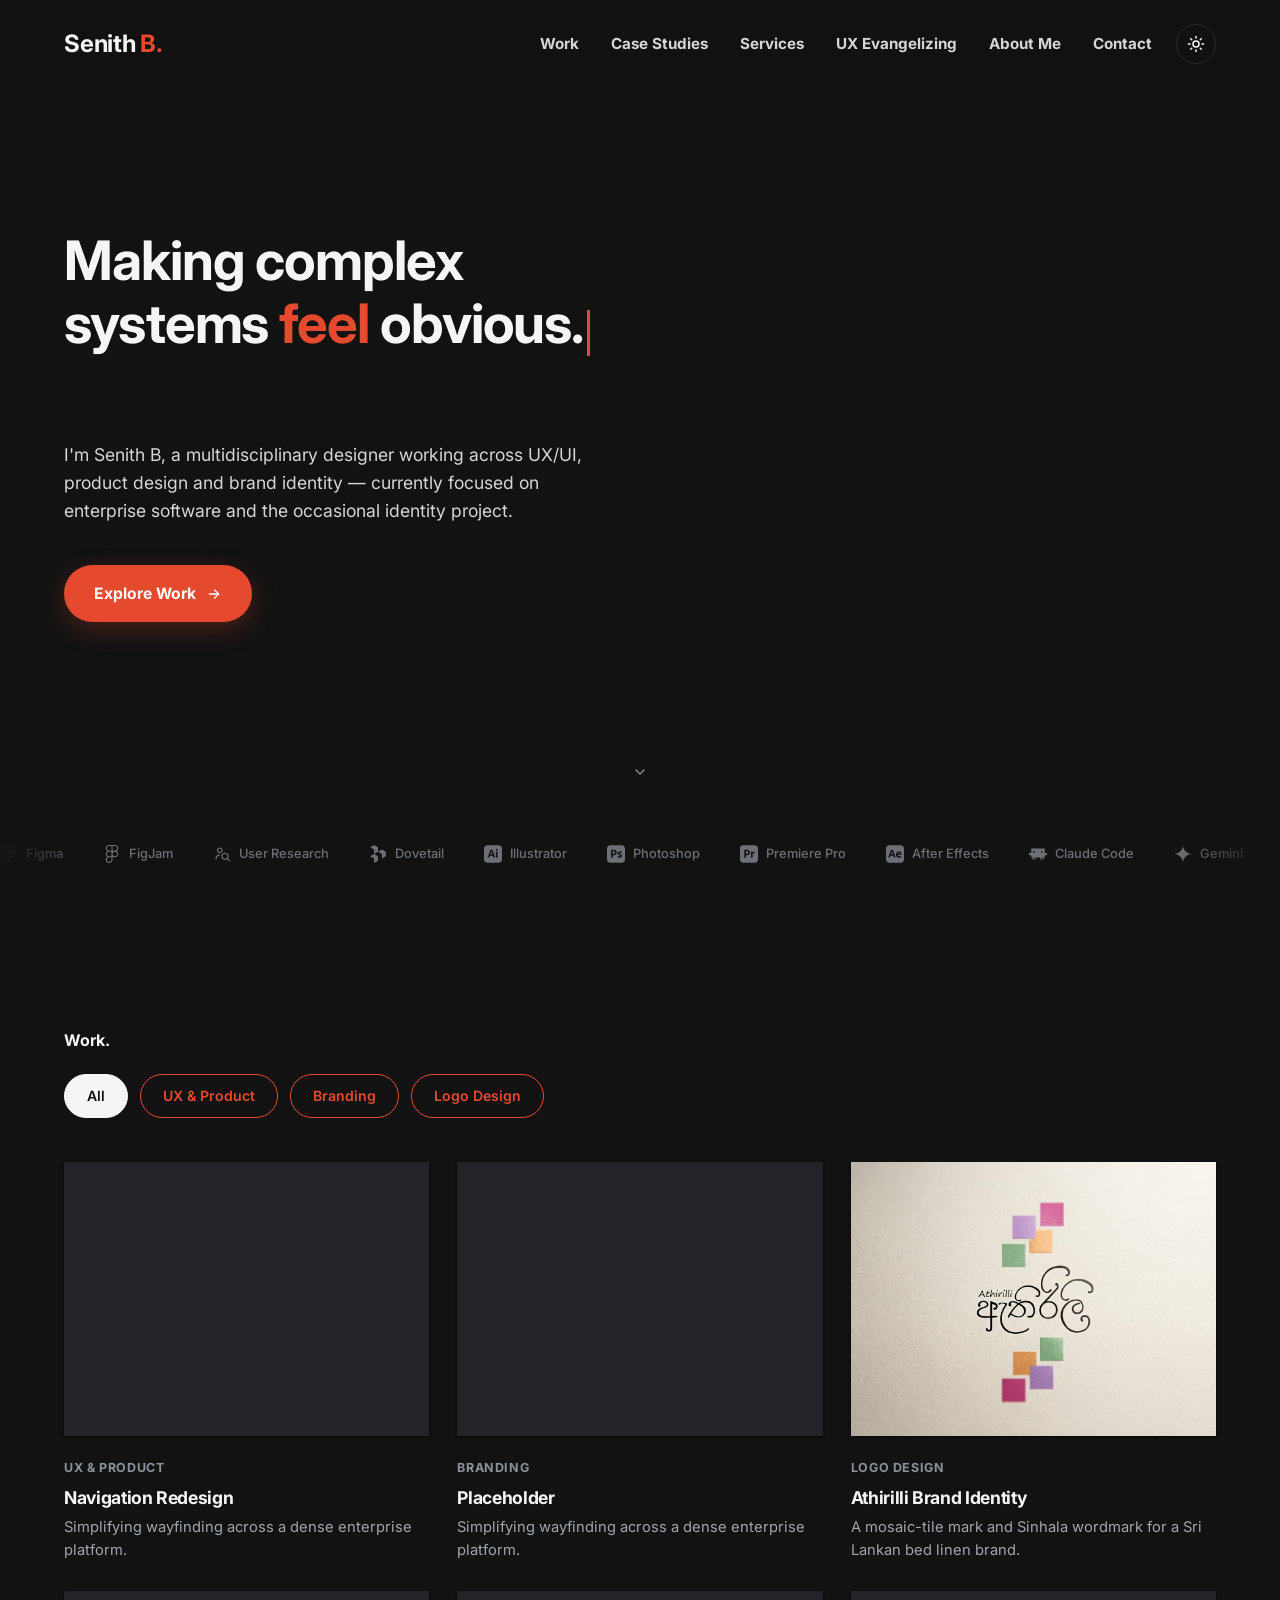
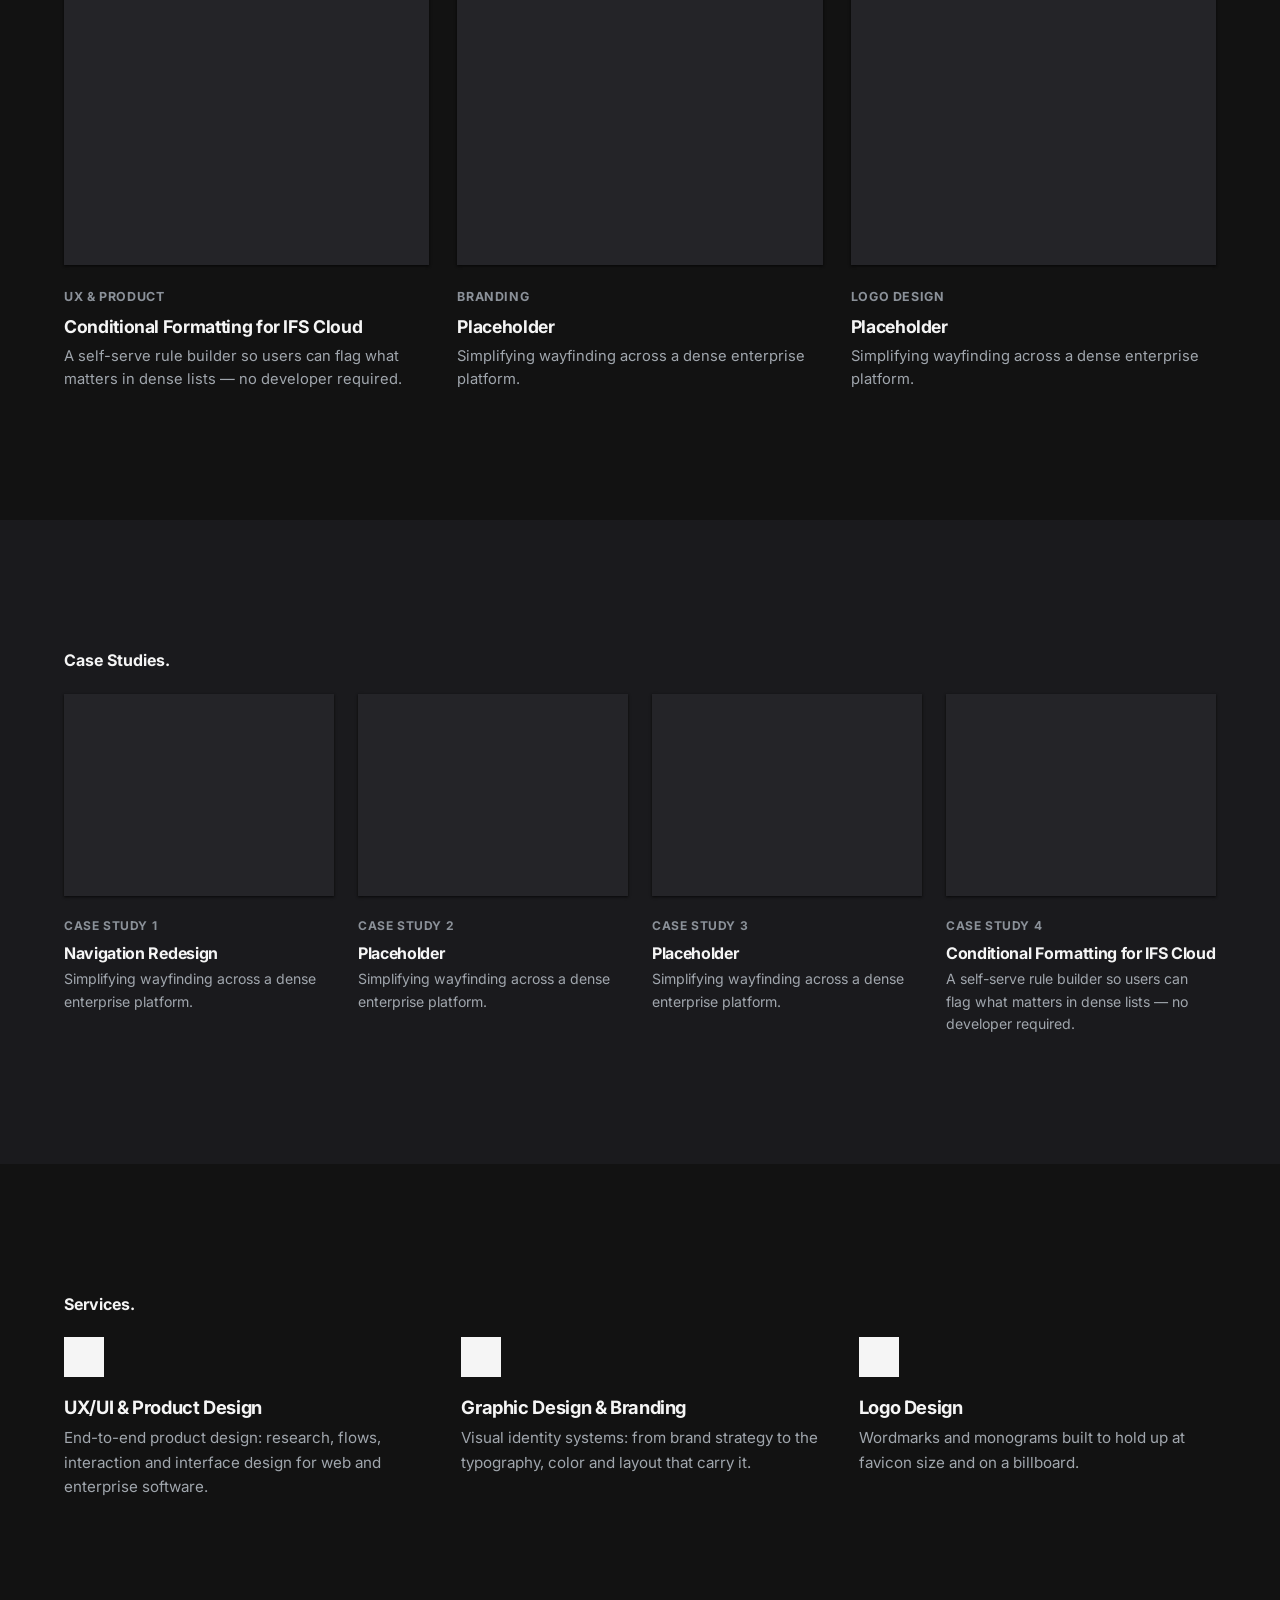
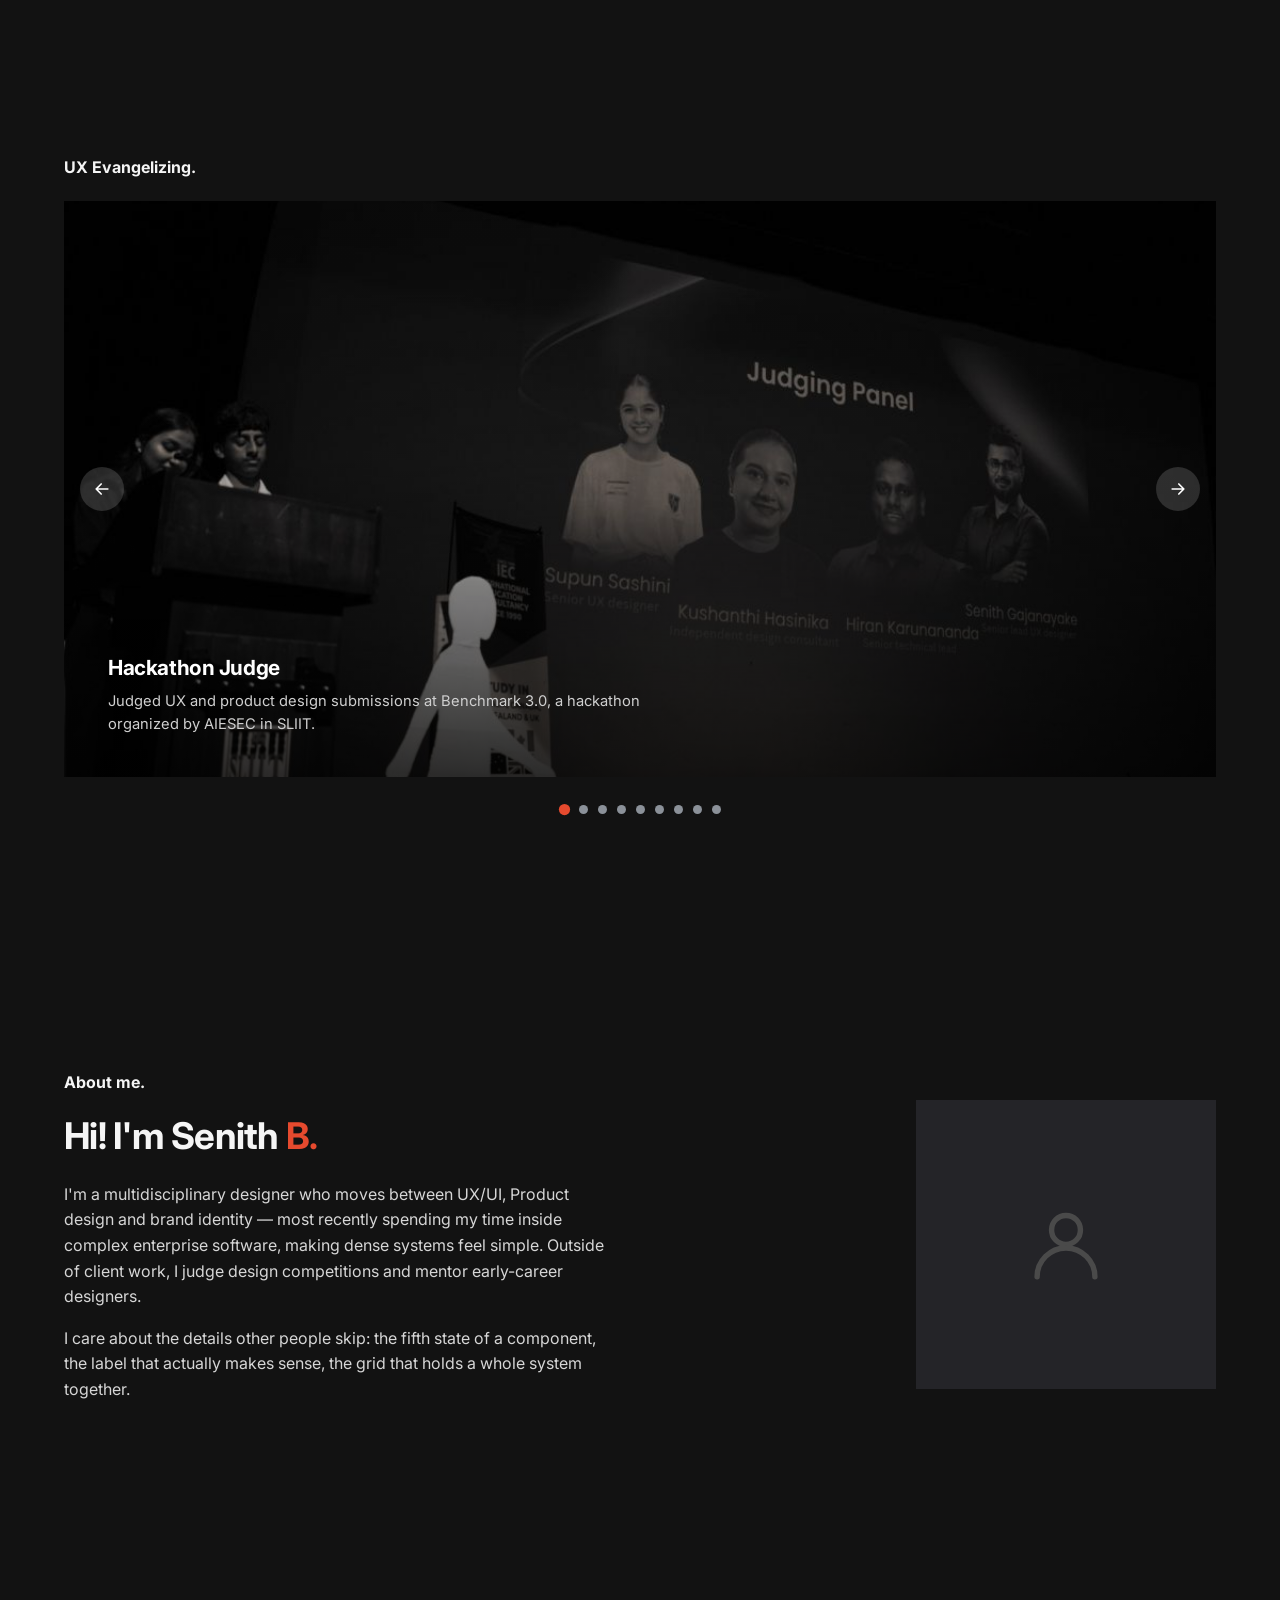
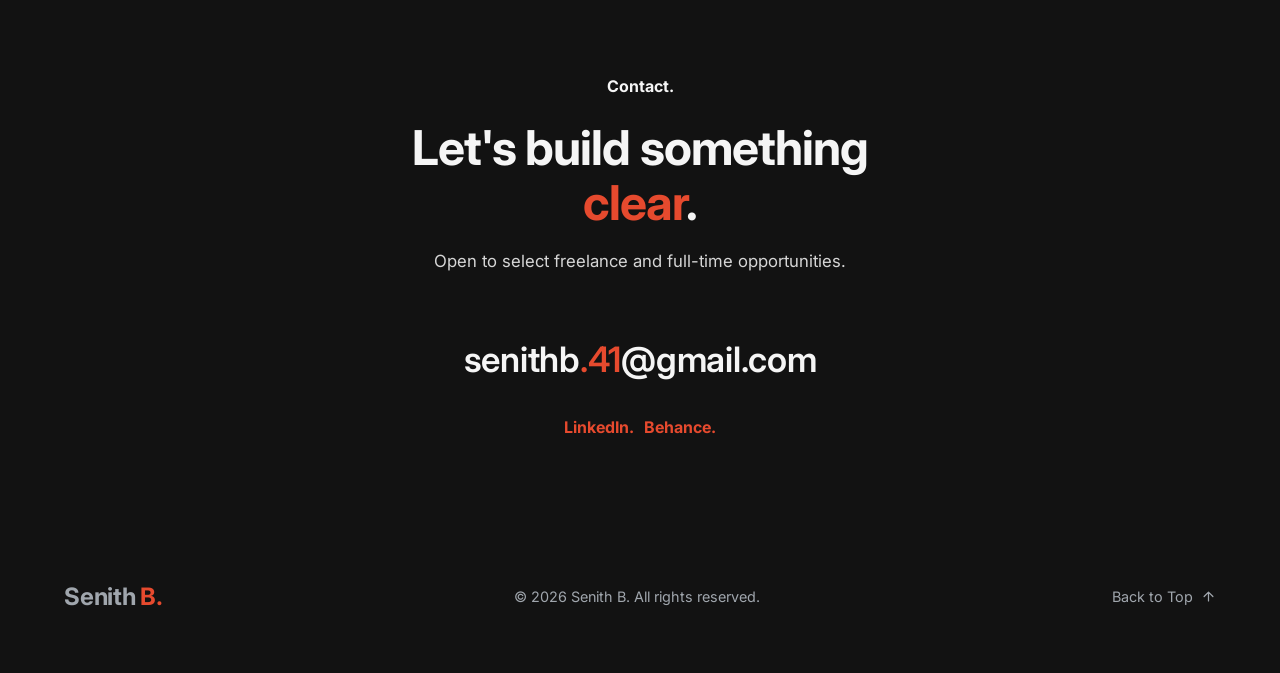
==== index.html @ 1e59b660 "Add real Conditional Formatting for IFS Cloud case study Replaces the "Placeholder" project 4 (UX & " ====
<!DOCTYPE html>
<html lang="en">
<head>
<meta charset="UTF-8">
<meta name="viewport" content="width=device-width, initial-scale=1.0">
<title>Senith B. — Product &amp; UX Designer</title>
<meta name="description" content="Portfolio of Senith B., a multidisciplinary designer working across UX/UI, product design and brand identity.">
<script>
(function () {
  try {
    if (localStorage.getItem('theme') === 'light') {
      document.documentElement.setAttribute('data-theme', 'light');
    }
  } catch (e) {}
})();
</script>
<link rel="preconnect" href="https://fonts.googleapis.com">
<link rel="preconnect" href="https://fonts.gstatic.com" crossorigin>
<link href="https://fonts.googleapis.com/css2?family=Inter:wght@400;500;600;700;800&display=swap" rel="stylesheet">
<link rel="stylesheet" href="css/style.css">
</head>
<body>

<!-- Icon sprite (no external icon font/CDN needed) -->
<svg style="display:none">
  <symbol id="icon-arrow-right" viewBox="0 0 24 24" fill="none" stroke="currentColor" stroke-width="2" stroke-linecap="round" stroke-linejoin="round"><path d="M5 12h14M13 6l6 6-6 6"/></symbol>
  <symbol id="icon-arrow-left" viewBox="0 0 24 24" fill="none" stroke="currentColor" stroke-width="2" stroke-linecap="round" stroke-linejoin="round"><path d="M19 12H5M11 18l-6-6 6-6"/></symbol>
  <symbol id="icon-arrow-up" viewBox="0 0 24 24" fill="none" stroke="currentColor" stroke-width="2" stroke-linecap="round" stroke-linejoin="round"><path d="M12 19V5M5 12l7-7 7 7"/></symbol>
  <symbol id="icon-chevron-down" viewBox="0 0 24 24" fill="none" stroke="currentColor" stroke-width="2" stroke-linecap="round" stroke-linejoin="round"><path d="M6 9l6 6 6-6"/></symbol>
  <symbol id="icon-user" viewBox="0 0 24 24" fill="none" stroke="currentColor" stroke-width="1.5" stroke-linecap="round" stroke-linejoin="round"><circle cx="12" cy="8" r="4"/><path d="M4 21c0-4.4 3.6-8 8-8s8 3.6 8 8"/></symbol>
  <symbol id="icon-sun" viewBox="0 0 24 24" fill="none" stroke="currentColor" stroke-width="2" stroke-linecap="round" stroke-linejoin="round"><circle cx="12" cy="12" r="4"/><path d="M12 2v2M12 20v2M4.93 4.93l1.41 1.41M17.66 17.66l1.41 1.41M2 12h2M20 12h2M4.93 19.07l1.41-1.41M17.66 6.34l1.41-1.41"/></symbol>
  <symbol id="icon-moon" viewBox="0 0 24 24" fill="none" stroke="currentColor" stroke-width="2" stroke-linecap="round" stroke-linejoin="round"><path d="M21 12.79A9 9 0 1 1 11.21 3 7 7 0 0 0 21 12.79z"/></symbol>

  <!-- Tech-stack marks: official monochrome logos (Simple Icons, CC0 —
       fetched via the npm registry; Adobe's and OpenAI's marks needed an
       older published package version, since both were pulled from the
       latest release after trademark takedown requests, though the
       already-published historical npm tarballs remain available). All
       render in currentColor so they pick up the marquee's own muted,
       theme-adaptive color — no brand colors. "User Research" isn't a
       specific branded product, so it stays a simple original glyph. -->
  <symbol id="logo-figma" viewBox="0 0 24 24" fill="currentColor"><path d="M15.852 8.981h-4.588V0h4.588c2.476 0 4.49 2.014 4.49 4.49s-2.014 4.491-4.49 4.491zM12.735 7.51h3.117c1.665 0 3.019-1.355 3.019-3.019s-1.355-3.019-3.019-3.019h-3.117V7.51zm0 1.471H8.148c-2.476 0-4.49-2.014-4.49-4.49S5.672 0 8.148 0h4.588v8.981zm-4.587-7.51c-1.665 0-3.019 1.355-3.019 3.019s1.354 3.02 3.019 3.02h3.117V1.471H8.148zm4.587 15.019H8.148c-2.476 0-4.49-2.014-4.49-4.49s2.014-4.49 4.49-4.49h4.588v8.98zM8.148 8.981c-1.665 0-3.019 1.355-3.019 3.019s1.355 3.019 3.019 3.019h3.117V8.981H8.148zM8.172 24c-2.489 0-4.515-2.014-4.515-4.49s2.014-4.49 4.49-4.49h4.588v4.441c0 2.503-2.047 4.539-4.563 4.539zm-.024-7.51a3.023 3.023 0 0 0-3.019 3.019c0 1.665 1.365 3.019 3.044 3.019 1.705 0 3.093-1.376 3.093-3.068v-2.97H8.148zm7.704 0h-.098c-2.476 0-4.49-2.014-4.49-4.49s2.014-4.49 4.49-4.49h.098c2.476 0 4.49 2.014 4.49 4.49s-2.014 4.49-4.49 4.49zm-.097-7.509c-1.665 0-3.019 1.355-3.019 3.019s1.355 3.019 3.019 3.019h.098c1.665 0 3.019-1.355 3.019-3.019s-1.355-3.019-3.019-3.019h-.098z"/></symbol>
  <symbol id="logo-dovetail" viewBox="0 0 24 24" fill="currentColor"><path d="M6.75 0 1.5 3l5.25 3v6L12 9V3Zm0 12L1.5 15l5.25 3v6L12 21v-6Zm10.5-6L12 8.966 17.25 12v6l5.25-3V9Z"/></symbol>
  <symbol id="logo-claude-code" viewBox="0 0 24 24" fill="currentColor"><path d="M21 10.5h3v3h-3v3h-1.5v3H18v-3h-1.5v3H15v-3H9v3H7.5v-3H6v3H4.5v-3H3v-3H0v-3h3v-6h18Zm-15 0h1.5v-3H6Zm10.5 0H18v-3h-1.5z"/></symbol>
  <symbol id="logo-gemini" viewBox="0 0 24 24" fill="currentColor"><path d="M11.04 19.32Q12 21.51 12 24q0-2.49.93-4.68.96-2.19 2.58-3.81t3.81-2.55Q21.51 12 24 12q-2.49 0-4.68-.93a12.3 12.3 0 0 1-3.81-2.58 12.3 12.3 0 0 1-2.58-3.81Q12 2.49 12 0q0 2.49-.96 4.68-.93 2.19-2.55 3.81a12.3 12.3 0 0 1-3.81 2.58Q2.49 12 0 12q2.49 0 4.68.96 2.19.93 3.81 2.55t2.55 3.81"/></symbol>
  <symbol id="logo-user-research" viewBox="0 0 24 24" fill="none" stroke="currentColor" stroke-width="1.5" stroke-linecap="round" stroke-linejoin="round"><circle cx="9" cy="7" r="3"/><path d="M4 19c0-3 2.1-5.4 4.8-5.9"/><circle cx="16" cy="15" r="4"/><path d="M19.2 18.2 22 21"/></symbol>
  <symbol id="logo-illustrator" viewBox="0 0 24 24" fill="currentColor"><path d="M10.53 10.73c-.1-.31-.19-.61-.29-.92-.1-.31-.19-.6-.27-.89-.08-.28-.15-.54-.22-.78h-.02c-.09.43-.2.86-.34 1.29-.15.48-.3.98-.46 1.48-.14.51-.29.98-.44 1.4h2.54c-.06-.211-.14-.46-.23-.721-.09-.269-.18-.559-.27-.859zM19.75.3H4.25C1.9.3 0 2.2 0 4.55v14.9c0 2.35 1.9 4.25 4.25 4.25h15.5c2.35 0 4.25-1.9 4.25-4.25V4.55C24 2.2 22.1.3 19.75.3zM14.7 16.83h-2.091c-.069.01-.139-.04-.159-.11l-.82-2.38H7.91l-.76 2.35c-.02.09-.1.15-.19.141H5.08c-.11 0-.14-.061-.11-.18L8.19 7.38c.03-.1.06-.21.1-.33.04-.21.06-.43.06-.65-.01-.05.03-.1.08-.11h2.59c.08 0 .12.03.13.08l3.65 10.3c.03.109 0 .16-.1.16zm3.4-.15c0 .11-.039.16-.129.16H16.01c-.1 0-.15-.061-.15-.16v-7.7c0-.1.041-.14.131-.14h1.98c.09 0 .129.05.129.14v7.7zm-.209-9.03c-.231.24-.571.37-.911.35-.33.01-.65-.12-.891-.35-.23-.25-.35-.58-.34-.92-.01-.34.12-.66.359-.89.242-.23.562-.35.892-.35.391 0 .689.12.91.35.22.24.34.56.33.89.01.34-.11.67-.349.92z"/></symbol>
  <symbol id="logo-photoshop" viewBox="0 0 24 24" fill="currentColor"><path d="M9.85 8.42c-.37-.15-.77-.21-1.18-.2-.26 0-.49 0-.68.01-.2-.01-.34 0-.41.01v3.36c.14.01.27.02.39.02h.53c.39 0 .78-.06 1.15-.18.32-.09.6-.28.82-.53.21-.25.31-.59.31-1.03.01-.31-.07-.62-.23-.89-.17-.26-.41-.46-.7-.57zM19.75.3H4.25C1.9.3 0 2.2 0 4.55v14.899c0 2.35 1.9 4.25 4.25 4.25h15.5c2.35 0 4.25-1.9 4.25-4.25V4.55C24 2.2 22.1.3 19.75.3zm-7.391 11.65c-.399.56-.959.98-1.609 1.22-.68.25-1.43.34-2.25.34-.24 0-.4 0-.5-.01s-.24-.01-.43-.01v3.209c.01.07-.04.131-.11.141H5.52c-.08 0-.12-.041-.12-.131V6.42c0-.07.03-.11.1-.11.17 0 .33 0 .56-.01.24-.01.49-.01.76-.02s.56-.01.87-.02c.31-.01.61-.01.91-.01.82 0 1.5.1 2.06.31.5.17.96.45 1.34.82.32.32.57.71.73 1.14.149.42.229.85.229 1.3.001.86-.199 1.57-.6 2.13zm7.091 3.89c-.28.4-.671.709-1.12.891-.49.209-1.09.318-1.811.318-.459 0-.91-.039-1.359-.129-.35-.061-.7-.17-1.02-.32-.07-.039-.121-.109-.111-.189v-1.74c0-.029.011-.07.041-.09.029-.02.06-.01.09.01.39.23.8.391 1.24.49.379.1.779.15 1.18.15.38 0 .65-.051.83-.141.16-.07.27-.24.27-.42 0-.141-.08-.27-.24-.4-.16-.129-.489-.279-.979-.471-.51-.18-.979-.42-1.42-.719-.31-.221-.569-.51-.761-.85-.159-.32-.239-.67-.229-1.021 0-.43.12-.84.341-1.21.25-.4.619-.72 1.049-.92.469-.239 1.059-.349 1.769-.349.41 0 .83.03 1.24.09.3.04.59.12.86.23.039.01.08.05.1.09.01.04.02.08.02.12v1.63c0 .04-.02.08-.05.1-.09.02-.14.02-.18 0-.3-.16-.62-.27-.96-.34-.37-.08-.74-.13-1.12-.13-.2-.01-.41.02-.601.07-.129.03-.24.1-.31.2-.05.08-.08.18-.08.27s.04.18.101.26c.09.11.209.2.34.27.229.12.47.23.709.33.541.18 1.061.43 1.541.73.33.209.6.49.789.83.16.318.24.67.23 1.029.011.471-.129.94-.389 1.331z"/></symbol>
  <symbol id="logo-premiere" viewBox="0 0 24 24" fill="currentColor"><path d="M10.15 8.42a2.93 2.93 0 00-1.18-.2 13.9 13.9 0 00-1.09.02v3.36l.39.02h.53c.39 0 .78-.06 1.15-.18.32-.09.6-.28.82-.53.21-.25.31-.59.31-1.03a1.45 1.45 0 00-.93-1.46zM19.75.3H4.25A4.25 4.25 0 000 4.55v14.9c0 2.35 1.9 4.25 4.25 4.25h15.5c2.35 0 4.25-1.9 4.25-4.25V4.55C24 2.2 22.1.3 19.75.3zm-7.09 11.65c-.4.56-.96.98-1.61 1.22-.68.25-1.43.34-2.25.34l-.5-.01-.43-.01v3.21a.12.12 0 01-.11.14H5.82c-.08 0-.12-.04-.12-.13V6.42c0-.07.03-.11.1-.11l.56-.01.76-.02.87-.02.91-.01c.82 0 1.5.1 2.06.31.5.17.96.45 1.34.82.32.32.57.71.73 1.14.15.42.23.85.23 1.3 0 .86-.2 1.57-.6 2.13zm6.82-3.15v1.95c0 .08-.05.11-.16.11a4.35 4.35 0 00-1.92.37c-.19.09-.37.21-.51.37v5.1c0 .1-.04.14-.13.14h-1.97a.14.14 0 01-.16-.12v-5.58l-.01-.75-.02-.78c0-.23-.02-.45-.04-.68a.1.1 0 01.07-.11h1.78c.1 0 .18.07.2.16a3.03 3.03 0 01.13.92c.3-.35.67-.64 1.08-.86a3.1 3.1 0 011.52-.39c.07-.01.13.04.14.11v.04z"/></symbol>
  <symbol id="logo-aftereffects" viewBox="0 0 24 24" fill="currentColor"><path d="M8.54 10.73c-.1-.31-.19-.61-.29-.92s-.19-.6-.27-.89c-.08-.28-.15-.54-.22-.78h-.02c-.09.43-.2.86-.34 1.29-.15.48-.3.98-.46 1.48-.13.51-.29.98-.44 1.4h2.54c-.06-.21-.14-.46-.23-.72-.09-.27-.18-.56-.27-.86zm8.58-.29c-.55-.03-1.07.26-1.33.76-.12.23-.19.47-.22.72h2.109c.26 0 .45 0 .57-.01.08-.01.16-.03.23-.08v-.1c0-.13-.021-.25-.061-.37-.178-.56-.708-.94-1.298-.92zM19.75.3H4.25C1.9.3 0 2.2 0 4.55v14.9c0 2.35 1.9 4.25 4.25 4.25h15.5c2.35 0 4.25-1.9 4.25-4.25V4.55C24 2.2 22.1.3 19.75.3zm-7.04 16.511h-2.09c-.07.01-.14-.041-.16-.11l-.82-2.4H5.92l-.76 2.36c-.02.09-.1.15-.19.14H3.09c-.11 0-.14-.06-.11-.18L6.2 7.39c.03-.1.06-.19.1-.31.04-.21.06-.43.06-.65-.01-.05.03-.1.08-.11h2.59c.07 0 .12.03.13.08l3.65 10.25c.03.11.001.161-.1.161zm7.851-3.991c-.021.189-.031.33-.041.42-.01.07-.069.13-.14.13-.06 0-.17.01-.33.021-.159.02-.35.029-.579.029-.23 0-.471-.04-.73-.04h-3.17c.039.31.14.62.31.89.181.271.431.48.729.601.4.17.841.26 1.281.25.35-.011.699-.04 1.039-.11.311-.039.61-.119.891-.23.05-.039.08-.02.08.08v1.531c0 .039-.01.08-.021.119-.021.03-.04.051-.069.07-.32.14-.65.24-1 .3-.471.09-.94.13-1.42.12-.761 0-1.4-.12-1.92-.35-.49-.211-.921-.541-1.261-.95-.319-.39-.55-.83-.69-1.31-.14-.471-.209-.961-.209-1.461 0-.539.08-1.07.25-1.59.16-.5.41-.96.75-1.37.33-.4.739-.72 1.209-.95.471-.23 1.03-.31 1.67-.31.531-.01 1.06.09 1.55.31.41.18.77.45 1.05.8.26.34.47.72.601 1.14.129.4.189.81.189 1.22 0 .24-.01.45-.019.64z"/></symbol>
  <symbol id="logo-chatgpt" viewBox="0 0 24 24" fill="currentColor"><path d="M22.2819 9.8211a5.9847 5.9847 0 0 0-.5157-4.9108 6.0462 6.0462 0 0 0-6.5098-2.9A6.0651 6.0651 0 0 0 4.9807 4.1818a5.9847 5.9847 0 0 0-3.9977 2.9 6.0462 6.0462 0 0 0 .7427 7.0966 5.98 5.98 0 0 0 .511 4.9107 6.051 6.051 0 0 0 6.5146 2.9001A5.9847 5.9847 0 0 0 13.2599 24a6.0557 6.0557 0 0 0 5.7718-4.2058 5.9894 5.9894 0 0 0 3.9977-2.9001 6.0557 6.0557 0 0 0-.7475-7.0729zm-9.022 12.6081a4.4755 4.4755 0 0 1-2.8764-1.0408l.1419-.0804 4.7783-2.7582a.7948.7948 0 0 0 .3927-.6813v-6.7369l2.02 1.1686a.071.071 0 0 1 .038.052v5.5826a4.504 4.504 0 0 1-4.4945 4.4944zm-9.6607-4.1254a4.4708 4.4708 0 0 1-.5346-3.0137l.142.0852 4.783 2.7582a.7712.7712 0 0 0 .7806 0l5.8428-3.3685v2.3324a.0804.0804 0 0 1-.0332.0615L9.74 19.9502a4.4992 4.4992 0 0 1-6.1408-1.6464zM2.3408 7.8956a4.485 4.485 0 0 1 2.3655-1.9728V11.6a.7664.7664 0 0 0 .3879.6765l5.8144 3.3543-2.0201 1.1685a.0757.0757 0 0 1-.071 0l-4.8303-2.7865A4.504 4.504 0 0 1 2.3408 7.872zm16.5963 3.8558L13.1038 8.364 15.1192 7.2a.0757.0757 0 0 1 .071 0l4.8303 2.7913a4.4944 4.4944 0 0 1-.6765 8.1042v-5.6772a.79.79 0 0 0-.407-.667zm2.0107-3.0231l-.142-.0852-4.7735-2.7818a.7759.7759 0 0 0-.7854 0L9.409 9.2297V6.8974a.0662.0662 0 0 1 .0284-.0615l4.8303-2.7866a4.4992 4.4992 0 0 1 6.6802 4.66zM8.3065 12.863l-2.02-1.1638a.0804.0804 0 0 1-.038-.0567V6.0742a4.4992 4.4992 0 0 1 7.3757-3.4537l-.142.0805L8.704 5.459a.7948.7948 0 0 0-.3927.6813zm1.0976-2.3654l2.602-1.4998 2.6069 1.4998v2.9994l-2.5974 1.4997-2.6067-1.4997Z"/></symbol>
</svg>

<!-- ===== Header ===== -->
<header class="site-header" id="siteHeader">
  <div class="container">
    <a href="#home" class="logo">Senith<span> B.</span></a>
    <div class="nav-wrap">
      <nav>
        <ul class="nav-list" id="navList">
          <li><a href="#work" class="active">Work</a></li>
          <li><a href="#case-studies">Case Studies</a></li>
          <li><a href="#services">Services</a></li>
          <li><a href="#evangelizing">UX Evangelizing</a></li>
          <li><a href="#about">About Me</a></li>
          <li><a href="#contact">Contact</a></li>
        </ul>
        <span class="nav-indicator" id="navIndicator" aria-hidden="true"></span>
      </nav>
      <button class="theme-toggle" id="themeToggle" aria-label="Switch to light theme" aria-pressed="false">
        <svg class="icon-sun"><use href="#icon-sun"/></svg>
        <svg class="icon-moon"><use href="#icon-moon"/></svg>
      </button>
      <button class="nav-toggle" id="navToggle" aria-label="Toggle navigation" aria-expanded="false">
        <span></span><span></span><span></span>
      </button>
    </div>
  </div>
</header>

<main>
  <!-- ===== Hero (full-viewport: hero + scroll cue + tech marquee together
       fill one screen, so Work starts fully below the fold on load) ===== -->
  <div class="hero-viewport">
    <section class="hero" id="home">
      <div class="container" data-reveal-group>
        <h1 class="reveal hero-heading">
          <span class="sr-only">Making complex systems feel obvious.</span>
          <span id="heroTypewriter" aria-hidden="true"></span><span class="hero-cursor" id="heroCursor" aria-hidden="true"></span>
        </h1>
        <p class="lead reveal">I'm Senith B, a multidisciplinary designer working across UX/UI, product design and brand identity — currently focused on enterprise software and the occasional identity project.</p>
        <a href="#work" class="hero-cta reveal" id="heroCta">Explore Work <svg width="16" height="16"><use href="#icon-arrow-right"/></svg></a>
      </div>
    </section>

    <span class="scroll-cue" aria-hidden="true">
      <svg width="16" height="16"><use href="#icon-chevron-down"/></svg>
    </span>

    <!-- ===== Tech Stack Marquee ===== -->
    <section class="tech-marquee reveal">
    <h2 class="sr-only">Tools I use</h2>
    <ul class="sr-only">
      <li>Figma</li><li>FigJam</li><li>User Research</li><li>Dovetail</li>
      <li>Adobe Illustrator</li><li>Adobe Photoshop</li><li>Adobe Premiere Pro</li><li>Adobe After Effects</li>
      <li>Claude Code</li><li>Gemini</li><li>ChatGPT</li>
    </ul>
    <div class="tech-marquee-viewport" aria-hidden="true">
      <div class="tech-marquee-track">
        <div class="tech-marquee-set">
          <span class="tech-item"><svg class="tech-icon"><use href="#logo-figma"/></svg>Figma</span>
          <span class="tech-item"><svg class="tech-icon"><use href="#logo-figma"/></svg>FigJam</span>
          <span class="tech-item"><svg class="tech-icon"><use href="#logo-user-research"/></svg>User Research</span>
          <span class="tech-item"><svg class="tech-icon"><use href="#logo-dovetail"/></svg>Dovetail</span>
          <span class="tech-item"><svg class="tech-icon"><use href="#logo-illustrator"/></svg>Illustrator</span>
          <span class="tech-item"><svg class="tech-icon"><use href="#logo-photoshop"/></svg>Photoshop</span>
          <span class="tech-item"><svg class="tech-icon"><use href="#logo-premiere"/></svg>Premiere Pro</span>
          <span class="tech-item"><svg class="tech-icon"><use href="#logo-aftereffects"/></svg>After Effects</span>
          <span class="tech-item"><svg class="tech-icon"><use href="#logo-claude-code"/></svg>Claude Code</span>
          <span class="tech-item"><svg class="tech-icon"><use href="#logo-gemini"/></svg>Gemini</span>
          <span class="tech-item"><svg class="tech-icon"><use href="#logo-chatgpt"/></svg>ChatGPT</span>
        </div>
        <div class="tech-marquee-set">
          <span class="tech-item"><svg class="tech-icon"><use href="#logo-figma"/></svg>Figma</span>
          <span class="tech-item"><svg class="tech-icon"><use href="#logo-figma"/></svg>FigJam</span>
          <span class="tech-item"><svg class="tech-icon"><use href="#logo-user-research"/></svg>User Research</span>
          <span class="tech-item"><svg class="tech-icon"><use href="#logo-dovetail"/></svg>Dovetail</span>
          <span class="tech-item"><svg class="tech-icon"><use href="#logo-illustrator"/></svg>Illustrator</span>
          <span class="tech-item"><svg class="tech-icon"><use href="#logo-photoshop"/></svg>Photoshop</span>
          <span class="tech-item"><svg class="tech-icon"><use href="#logo-premiere"/></svg>Premiere Pro</span>
          <span class="tech-item"><svg class="tech-icon"><use href="#logo-aftereffects"/></svg>After Effects</span>
          <span class="tech-item"><svg class="tech-icon"><use href="#logo-claude-code"/></svg>Claude Code</span>
          <span class="tech-item"><svg class="tech-icon"><use href="#logo-gemini"/></svg>Gemini</span>
          <span class="tech-item"><svg class="tech-icon"><use href="#logo-chatgpt"/></svg>ChatGPT</span>
        </div>
      </div>
    </div>
    </section>
  </div>

  <!-- ===== Work ===== -->
  <section class="work" id="work">
    <div class="container">
      <span class="kicker reveal">Work.</span>
      <div class="work-filters reveal">
        <button class="filter-btn active" data-filter="all">All</button>
        <button class="filter-btn" data-filter="ux-product">UX &amp; Product</button>
        <button class="filter-btn" data-filter="branding">Branding</button>
        <button class="filter-btn" data-filter="logo-design">Logo Design</button>
      </div>
      <div class="work-grid" id="workGrid" data-reveal-group>
        <a href="project.html?id=1" class="work-card reveal" data-category="ux-product">
          <div class="thumb-block"></div>
          <div class="info">
            <span>UX &amp; Product</span>
            <h3>Navigation Redesign</h3>
            <p>Simplifying wayfinding across a dense enterprise platform.</p>
          </div>
        </a>
        <a href="project.html?id=2" class="work-card reveal" data-category="branding">
          <div class="thumb-block"></div>
          <div class="info">
            <span>Branding</span>
            <h3>Placeholder</h3>
            <p>Simplifying wayfinding across a dense enterprise platform.</p>
          </div>
        </a>
        <a href="project.html?id=3" class="work-card reveal" data-category="logo-design">
          <div class="thumb-block has-image" style="background-image:url('images/work/athirilli/09-work-thumbnail-3d.jpg')"></div>
          <div class="info">
            <span>Logo Design</span>
            <h3>Athirilli Brand Identity</h3>
            <p>A mosaic-tile mark and Sinhala wordmark for a Sri Lankan bed linen brand.</p>
          </div>
        </a>
        <a href="project.html?id=4" class="work-card reveal" data-category="ux-product">
          <div class="thumb-block"></div>
          <div class="info">
            <span>UX &amp; Product</span>
            <h3>Conditional Formatting for IFS Cloud</h3>
            <p>A self-serve rule builder so users can flag what matters in dense lists — no developer required.</p>
          </div>
        </a>
        <a href="project.html?id=5" class="work-card reveal" data-category="branding">
          <div class="thumb-block"></div>
          <div class="info">
            <span>Branding</span>
            <h3>Placeholder</h3>
            <p>Simplifying wayfinding across a dense enterprise platform.</p>
          </div>
        </a>
        <a href="project.html?id=6" class="work-card reveal" data-category="logo-design">
          <div class="thumb-block"></div>
          <div class="info">
            <span>Logo Design</span>
            <h3>Placeholder</h3>
            <p>Simplifying wayfinding across a dense enterprise platform.</p>
          </div>
        </a>
      </div>
    </div>
  </section>

  <!-- ===== Case Studies ===== -->
  <section class="case-studies" id="case-studies">
    <div class="container">
      <span class="kicker reveal">Case Studies.</span>
      <div class="case-grid" data-reveal-group>
        <a href="project.html?id=1" class="case-card reveal">
          <div class="thumb-block"></div>
          <div class="info">
            <span>Case Study 1</span>
            <h3>Navigation Redesign</h3>
            <p>Simplifying wayfinding across a dense enterprise platform.</p>
          </div>
        </a>
        <a href="project.html?id=2" class="case-card reveal">
          <div class="thumb-block"></div>
          <div class="info">
            <span>Case Study 2</span>
            <h3>Placeholder</h3>
            <p>Simplifying wayfinding across a dense enterprise platform.</p>
          </div>
        </a>
        <a href="project.html?id=3" class="case-card reveal">
          <div class="thumb-block"></div>
          <div class="info">
            <span>Case Study 3</span>
            <h3>Placeholder</h3>
            <p>Simplifying wayfinding across a dense enterprise platform.</p>
          </div>
        </a>
        <a href="project.html?id=4" class="case-card reveal">
          <div class="thumb-block"></div>
          <div class="info">
            <span>Case Study 4</span>
            <h3>Conditional Formatting for IFS Cloud</h3>
            <p>A self-serve rule builder so users can flag what matters in dense lists — no developer required.</p>
          </div>
        </a>
      </div>
    </div>
  </section>

  <!-- ===== Services ===== -->
  <section class="services" id="services">
    <div class="container">
      <span class="kicker reveal">Services.</span>
      <div class="service-list" data-reveal-group>
        <div class="service-item reveal">
          <span class="service-bullet"></span>
          <div>
            <h3>UX/UI &amp; Product Design</h3>
            <p>End-to-end product design: research, flows, interaction and interface design for web and enterprise software.</p>
          </div>
        </div>
        <div class="service-item reveal">
          <span class="service-bullet"></span>
          <div>
            <h3>Graphic Design &amp; Branding</h3>
            <p>Visual identity systems: from brand strategy to the typography, color and layout that carry it.</p>
          </div>
        </div>
        <div class="service-item reveal">
          <span class="service-bullet"></span>
          <div>
            <h3>Logo Design</h3>
            <p>Wordmarks and monograms built to hold up at favicon size and on a billboard.</p>
          </div>
        </div>
      </div>
    </div>
  </section>

  <!-- ===== UX Evangelizing ===== -->
  <section class="evangelizing" id="evangelizing">
    <div class="container" data-reveal-group>
      <span class="kicker reveal">UX Evangelizing.</span>
      <div class="evangelizing-track reveal" id="evangelizingTrack">
        <button class="evangelizing-arrow prev" id="evangelizingPrev" aria-label="Previous slide">
          <svg><use href="#icon-arrow-left"/></svg>
        </button>
        <button class="evangelizing-arrow next" id="evangelizingNext" aria-label="Next slide">
          <svg><use href="#icon-arrow-right"/></svg>
        </button>
        <div class="evangelizing-slide active" style="background-image:url('images/evangelizing/hackathon-judge-1.jpg')">
          <div class="slide-text">
            <h3>Hackathon Judge</h3>
            <p>Judged UX and product design submissions at Benchmark 3.0, a hackathon organized by AIESEC in SLIIT.</p>
          </div>
        </div>
        <div class="evangelizing-slide" style="background-image:url('images/evangelizing/hackathon-judge-2.jpg')">
          <div class="slide-text">
            <h3>Hackathon Judge</h3>
            <p>Judged UX and product design submissions at Benchmark 3.0, a hackathon organized by AIESEC in SLIIT.</p>
          </div>
        </div>
        <div class="evangelizing-slide" style="background-image:url('images/evangelizing/hackathon-judge-3.jpg')">
          <div class="slide-text">
            <h3>Hackathon Judge</h3>
            <p>Judged UX and product design submissions at Benchmark 3.0, a hackathon organized by AIESEC in SLIIT.</p>
          </div>
        </div>
        <div class="evangelizing-slide" style="background-image:url('images/evangelizing/hackathon-judge-4.jpg')">
          <div class="slide-text">
            <h3>Hackathon Judge</h3>
            <p>Judged UX and product design submissions at Benchmark 3.0, a hackathon organized by AIESEC in SLIIT.</p>
          </div>
        </div>
        <div class="evangelizing-slide" style="background-image:url('images/evangelizing/university-speaker-1.jpg')">
          <div class="slide-text">
            <h3>University Speaker</h3>
            <p>Spoke to computing students on "How to Succeed in a Career in UX" at a Cre8X session.</p>
          </div>
        </div>
        <div class="evangelizing-slide" style="background-image:url('images/evangelizing/university-speaker-2.jpg')">
          <div class="slide-text">
            <h3>University Speaker</h3>
            <p>Spoke to computing students on "How to Succeed in a Career in UX" at a Cre8X session.</p>
          </div>
        </div>
        <div class="evangelizing-slide" style="background-image:url('images/evangelizing/university-speaker-3.jpg')">
          <div class="slide-text">
            <h3>University Speaker</h3>
            <p>Spoke to computing students on "How to Succeed in a Career in UX" at a Cre8X session.</p>
          </div>
        </div>
        <div class="evangelizing-slide" style="background-image:url('images/evangelizing/university-speaker-4.jpg')">
          <div class="slide-text">
            <h3>University Speaker</h3>
            <p>Spoke to computing students on "How to Succeed in a Career in UX" at a Cre8X session.</p>
          </div>
        </div>
        <div class="evangelizing-slide" style="background-image:url('images/evangelizing/university-speaker-5.jpg')">
          <div class="slide-text">
            <h3>University Speaker</h3>
            <p>Spoke to computing students on "How to Succeed in a Career in UX" at a Cre8X session.</p>
          </div>
        </div>
      </div>
      <div class="evangelizing-dots" id="evangelizingDots"></div>
    </div>
  </section>

  <!-- ===== About Me ===== -->
  <section class="about" id="about">
    <div class="container" data-reveal-group>
      <div class="about-body reveal">
        <span class="kicker">About me.</span>
        <h2>Hi! I'm Senith<span class="accent"> B.</span></h2>
        <p>I'm a multidisciplinary designer who moves between UX/UI, Product design and brand identity — most recently spending my time inside complex enterprise software, making dense systems feel simple. Outside of client work, I judge design competitions and mentor early-career designers.</p>
        <p>I care about the details other people skip: the fifth state of a component, the label that actually makes sense, the grid that holds a whole system together.</p>
      </div>
      <div class="about-photo reveal">
        <svg><use href="#icon-user"/></svg>
      </div>
    </div>
  </section>

  <!-- ===== Contact ===== -->
  <section class="contact" id="contact">
    <div class="container" data-reveal-group>
      <span class="kicker reveal">Contact.</span>
      <h2 class="reveal">Let's build something <span class="accent">clear</span>.</h2>
      <p class="contact-sub reveal">Open to select freelance and full-time opportunities.</p>
      <a href="mailto:senithb.41@gmail.com" class="contact-email reveal">senithb<span class="accent">.41</span>@gmail.com</a>
      <div class="contact-links reveal">
        <a href="#">LinkedIn.</a>
        <a href="#">Behance.</a>
      </div>
    </div>
  </section>
</main>

<!-- ===== Footer ===== -->
<footer class="site-footer">
  <div class="container footer-row">
    <a href="#home" class="logo">Senith<span> B.</span></a>
    <span>&copy; <span id="year"></span> Senith B. All rights reserved.</span>
    <a href="#home" class="back-to-top">Back to Top <svg><use href="#icon-arrow-up"/></svg></a>
  </div>
</footer>

<script src="js/main.js"></script>
</body>
</html>
---- css/style.css ----
/* ---------- Variables ---------- */
/* Dark is the default theme. [data-theme="light"] below overrides it.
   --accent (#E64A2E) is kept identical in both themes: against the dark
   theme's #121212 background it measures ~4.8:1 contrast (passes WCAG AA
   for normal text); against the light theme's white background it's used
   only on large/bold display text or as a non-text indicator, where the
   lower AA large-text/UI threshold (3:1) applies. */
:root {
  color-scheme: dark;
  --bg: #121212;
  --surface-alt: #1a1a1d;
  --text: #f5f5f5;
  --text-body: #d6d6d6;
  --text-light: #a0a6ad;
  --text-faint: #8b9199;
  --accent: #E64A2E;
  --dark: #242428;
  --border: #2a2a2e;
  --header-bg: rgba(18, 18, 18, 0.85);
  --shadow-resting: 0 1px 3px rgba(0, 0, 0, 0.45), 0 1px 2px rgba(0, 0, 0, 0.35);
  --shadow-hover: 0 30px 55px rgba(0, 0, 0, 0.55), 0 12px 24px rgba(0, 0, 0, 0.4);
  --font: 'Inter', 'Helvetica Neue', Arial, sans-serif;
  --radius-sm: 8px;
  --radius-md: 18px;
  --radius-lg: 28px;
  --container: 1280px;
  --container-pad: 64px;
  --transition: 0.25s ease;
}
:root[data-theme="light"] {
  color-scheme: light;
  --bg: #ffffff;
  --surface-alt: #fafafa;
  --text: #141414;
  --text-body: #2B2B2B;
  --text-light: #7E858B;
  --text-faint: #9b9b9b;
  --dark: #2B2B2B;
  --border: #e6e6e6;
  --header-bg: rgba(255, 255, 255, 0.9);
  --shadow-resting: 0 1px 3px rgba(20, 20, 30, 0.10), 0 1px 2px rgba(20, 20, 30, 0.06);
  --shadow-hover: 0 30px 55px rgba(20, 20, 30, 0.18), 0 12px 24px rgba(20, 20, 30, 0.12);
}

/* ---------- Reset ---------- */
* , *::before, *::after { box-sizing: border-box; margin: 0; padding: 0; }
html { scroll-behavior: smooth; }
body {
  font-family: var(--font);
  color: var(--text);
  background: var(--bg);
  line-height: 1.6;
  -webkit-font-smoothing: antialiased;
  transition: background-color 0.3s ease, color 0.3s ease;
}
img { max-width: 100%; display: block; }
a { color: inherit; text-decoration: none; }
ul { list-style: none; }
button { font: inherit; cursor: pointer; border: none; background: none; color: inherit; }
h1, h2, h3, h4 { font-family: var(--font); line-height: 1.15; font-weight: 700; letter-spacing: -0.02em; }
.accent { color: var(--accent); }
.sr-only {
  position: absolute;
  width: 1px; height: 1px;
  padding: 0; margin: -1px;
  overflow: hidden;
  clip: rect(0, 0, 0, 0);
  white-space: nowrap;
  border: 0;
}
.container {
  width: 100%;
  max-width: var(--container);
  margin-inline: auto;
  padding-inline: var(--container-pad);
}
section { padding: 128px 0; }
.kicker { display: block; font-weight: 700; font-size: 1rem; margin-bottom: 20px; }
.section-head { max-width: 640px; margin-bottom: 48px; }
.section-head h2 { font-size: clamp(1.7rem, 3vw, 2.3rem); }
.section-head p { color: var(--text-light); font-size: 1.05rem; margin-top: 14px; }

/* ---------- Focus (keyboard accessibility) ---------- */
a:focus-visible, button:focus-visible {
  outline: 2px solid var(--accent);
  outline-offset: 2px;
}

/* ---------- Scroll reveal (staggered cascade) ---------- */
/* Elements are visible by default; only once JS confirms IntersectionObserver
   support (and the visitor hasn't asked for reduced motion) does body get
   .reveal-armed, which is what actually hides them pre-reveal. That way a
   slow/broken/absent script, or reduced-motion preference, never leaves
   content stuck invisible. */
.reveal {
  transition: opacity 0.6s ease, transform 0.6s ease;
  transition-delay: calc(var(--reveal-i, 0) * 90ms);
}
body.reveal-armed .reveal:not(.in-view) {
  opacity: 0;
  transform: translateY(28px);
}
.reveal.in-view { opacity: 1; transform: translateY(0); }
@media (prefers-reduced-motion: reduce) {
  .reveal { transition: none; }
  body { transition: none; }
}
@media print {
  .reveal { opacity: 1 !important; transform: none !important; }
}

/* ---------- Header ---------- */
.site-header {
  position: fixed;
  top: 0; left: 0; right: 0;
  z-index: 100;
  background: var(--header-bg);
  backdrop-filter: blur(10px);
  border-bottom: 1px solid transparent;
  transition: border-color var(--transition), background-color var(--transition);
}
.site-header.scrolled { border-color: var(--border); }
.site-header .container {
  display: flex;
  align-items: center;
  justify-content: space-between;
  height: 88px;
}
.logo { font-size: 24px; font-weight: 700; letter-spacing: -0.25px; line-height: 1; }
.logo span { color: var(--accent); }
nav { position: relative; }
.nav-list { display: flex; gap: 32px; }
.nav-list a {
  font-weight: 700;
  font-size: 0.95rem;
  color: var(--text-body);
  position: relative;
  padding: 6px 0;
  transition: color var(--transition);
}
.nav-list a:hover { color: var(--accent); }
.nav-list a.active::after {
  content: "";
  position: absolute;
  left: 0; bottom: 0;
  width: 100%; height: 2px;
  background: var(--accent);
  border-radius: 2px;
}
/* Shared sliding indicator: replaces the per-link underline above on wide
   screens (JS positions it over whichever link is active), so the active
   state eases smoothly between nav items instead of jump-cutting. */
.nav-indicator {
  position: absolute;
  bottom: 0;
  height: 2px;
  background: var(--accent);
  border-radius: 2px;
  opacity: 0;
  pointer-events: none;
  transition: left 0.35s ease, width 0.35s ease, opacity 0.2s ease;
}
@media (min-width: 861px) {
  .nav-list a.active::after { content: none; }
}
@media (max-width: 860px) {
  .nav-indicator { display: none; }
}
.nav-wrap { display: flex; align-items: center; gap: 24px; }
.theme-toggle {
  width: 40px;
  height: 40px;
  border-radius: 50%;
  border: 1.5px solid var(--border);
  display: flex;
  align-items: center;
  justify-content: center;
  color: var(--text);
  flex-shrink: 0;
  transition: border-color var(--transition), color var(--transition);
}
.theme-toggle:hover { border-color: var(--accent); color: var(--accent); }
.theme-toggle svg { width: 18px; height: 18px; }
.theme-toggle .icon-moon { display: none; }
:root[data-theme="light"] .theme-toggle .icon-sun { display: none; }
:root[data-theme="light"] .theme-toggle .icon-moon { display: block; }
.nav-toggle {
  display: none;
  flex-direction: column;
  gap: 5px;
  width: 26px;
}
.nav-toggle span { height: 2px; width: 100%; background: var(--text); border-radius: 2px; transition: transform var(--transition), opacity var(--transition), background var(--transition); }
.nav-toggle:hover span { background: var(--accent); }

/* ---------- Hero ---------- */
/* Full-viewport hero: the hero content, scroll cue, and tech marquee
   together fill exactly one screen on load, so Work starts fully below
   the fold. 100dvh (with 100vh as a fallback for older browsers) avoids
   the classic mobile-browser issue where 100vh is taller than what's
   actually visible once the address bar is accounted for. */
.hero-viewport {
  min-height: 100vh;
  min-height: 100dvh;
  display: flex;
  flex-direction: column;
  padding-top: 88px; /* clears the fixed header */
}
.hero { flex: 1; display: flex; align-items: center; }
.hero h1 {
  font-size: clamp(2.4rem, 5vw, 3.4rem);
  margin-bottom: 24px;
  max-width: 544px;
  /* Reserves room for the tallest of the rotating headlines so the lead
     paragraph below doesn't jump as shorter/longer sentences cycle in. */
  min-height: 3.45em;
}
.hero p.lead { font-size: 1.1rem; color: var(--text-body); max-width: 544px; }

.hero-cta {
  display: inline-flex;
  align-items: center;
  gap: 10px;
  background: var(--accent);
  color: #fff;
  font-weight: 700;
  font-size: 0.98rem;
  padding: 16px 30px;
  border-radius: 999px;
  margin-top: 40px;
  box-shadow: 0 8px 24px rgba(230, 74, 46, 0.25);
  transition: transform var(--transition), box-shadow var(--transition);
}
.hero-cta:hover { transform: translateY(-2px); box-shadow: 0 12px 32px rgba(230, 74, 46, 0.35); }
.hero-cta svg { transition: transform var(--transition); }
.hero-cta:hover svg { transform: translateX(3px); }

/* Sits in normal document flow between the hero and the tech marquee
   (not absolutely positioned), so it always has its own breathing room
   and can never overlap the marquee below it. Purely decorative — a
   visual "more below" cue, not a second CTA — so it takes no pointer
   events and isn't focusable/clickable; the "Explore Work" button is
   the one actual way to trigger the scroll. */
.scroll-cue {
  display: flex;
  justify-content: center;
  width: fit-content;
  margin: 0 auto 28px;
  color: var(--text-faint);
  pointer-events: none;
}
.scroll-cue svg { animation: scroll-cue-bounce 1.8s ease-in-out infinite; }
@keyframes scroll-cue-bounce {
  0%, 100% { transform: translateY(0); opacity: 0.6; }
  50% { transform: translateY(6px); opacity: 1; }
}
@media (prefers-reduced-motion: reduce) {
  .scroll-cue svg { animation: none; }
}

/* Blinking cursor for the hero's typewriter effect. Solid (no blink)
   while actively typing/deleting via .typing; blinks during pauses. */
.hero-cursor {
  display: inline-block;
  width: 3px;
  height: 0.85em;
  margin-left: 4px;
  background: var(--accent);
  vertical-align: text-bottom;
  animation: hero-cursor-blink 1s step-end infinite;
}
.hero-cursor.typing { animation: none; opacity: 1; }
@keyframes hero-cursor-blink {
  0%, 49% { opacity: 1; }
  50%, 100% { opacity: 0; }
}
@media (prefers-reduced-motion: reduce) {
  .hero-cursor { animation: none; opacity: 1; }
}

/* ---------- Tech Stack Marquee ---------- */
/* Deliberately quiet: muted color, small type, no accent — a background
   detail sitting between the hero and Work, not competing with either. */
.tech-marquee {
  padding: 36px 0;
}
.tech-marquee-viewport {
  overflow: hidden;
  mask-image: linear-gradient(90deg, transparent, #000 8%, #000 92%, transparent);
  -webkit-mask-image: linear-gradient(90deg, transparent, #000 8%, #000 92%, transparent);
}
.tech-marquee-track {
  display: flex;
  width: max-content;
  animation: tech-marquee-scroll 36s linear infinite;
  will-change: transform;
}
.tech-marquee-viewport:hover .tech-marquee-track { animation-play-state: paused; }
.tech-marquee-set {
  display: flex;
  align-items: center;
  gap: 40px;
  padding-right: 40px;
  flex-shrink: 0;
}
.tech-item {
  display: inline-flex;
  align-items: center;
  gap: 8px;
  font-size: 0.8rem;
  font-weight: 500;
  color: var(--text-faint);
  white-space: nowrap;
  opacity: 0.75;
}
.tech-icon { width: 18px; height: 18px; flex-shrink: 0; }
@keyframes tech-marquee-scroll {
  from { transform: translateX(0); }
  to { transform: translateX(-50%); }
}
@media (prefers-reduced-motion: reduce) {
  .tech-marquee-track { animation: none; }
}

/* ---------- Work ---------- */
.work-filters { display: flex; gap: 12px; margin-bottom: 44px; flex-wrap: wrap; }
.filter-btn {
  padding: 10px 22px;
  border-radius: 999px;
  border: 1.5px solid var(--accent);
  font-weight: 600;
  font-size: 0.88rem;
  color: var(--accent);
  transition: all var(--transition);
}
.filter-btn.active { background: var(--text); color: var(--bg); border-color: var(--text); }
.filter-btn:hover:not(.active) { background: var(--text); color: var(--bg); border-color: var(--text); }
.work-grid { display: grid; grid-template-columns: repeat(3, 1fr); gap: 28px; }
.work-card { display: block; }
.thumb-block {
  aspect-ratio: 4 / 3;
  background: var(--dark);
  overflow: hidden;
  transition: transform 0.4s ease;
}
.thumb-block.has-image, .project-cover.has-image {
  background-size: cover;
  background-position: center;
  background-repeat: no-repeat;
}
/* Cards get a resting shadow that deepens and spreads on hover, as if the
   card were physically lifting toward the light rather than just scaling. */
.work-card .thumb-block, .case-card .thumb-block {
  box-shadow: var(--shadow-resting);
  transition: transform 0.4s ease, box-shadow 0.4s ease;
}
.work-card:hover .thumb-block, .case-card:hover .thumb-block {
  transform: scale(1.04) translateY(-6px);
  box-shadow: var(--shadow-hover);
}
.work-card .info { padding-top: 18px; }
.work-card .info span { color: var(--text-faint); font-size: 0.78rem; font-weight: 700; text-transform: uppercase; letter-spacing: 0.05em; }
.work-card .info h3 { font-size: 1.1rem; margin-top: 8px; font-weight: 700; }
.work-card .info p { color: var(--text-light); font-size: 0.92rem; margin-top: 8px; }
.work-card.hidden { display: none; }

/* ---------- Case Studies ---------- */
.case-studies { background: var(--surface-alt); }
.case-grid { display: grid; grid-template-columns: repeat(4, 1fr); gap: 24px; }
.case-card { display: block; }
.case-card .thumb-block { aspect-ratio: 4 / 3; }
.case-card .info { padding-top: 16px; }
.case-card .info span { color: var(--text-faint); font-size: 0.75rem; font-weight: 700; text-transform: uppercase; letter-spacing: 0.05em; }
.case-card .info h3 { font-size: 1rem; margin-top: 6px; font-weight: 700; }
.case-card .info p { color: var(--text-light); font-size: 0.88rem; margin-top: 6px; }

/* ---------- Services ---------- */
/* Horizontal columns (icon above text) on larger screens; the mobile media
   query below reverts to the original stacked rows (icon left of text). */
.service-list { display: flex; flex-direction: row; gap: 40px; }
.service-item { display: flex; flex-direction: column; gap: 20px; flex: 1; }
.service-bullet { width: 40px; height: 40px; background: var(--text); flex-shrink: 0; }
.service-item h3 { font-size: 1.15rem; font-weight: 700; margin-bottom: 8px; }
.service-item p { color: var(--text-light); font-size: 0.95rem; }

/* ---------- UX Evangelizing ---------- */
.evangelizing-track { position: relative; aspect-ratio: 16 / 8; overflow: hidden; }
.evangelizing-arrow {
  position: absolute;
  top: 50%;
  transform: translateY(-50%);
  z-index: 2;
  width: 44px;
  height: 44px;
  border-radius: 50%;
  display: flex;
  align-items: center;
  justify-content: center;
  background: rgba(255, 255, 255, 0.15);
  color: #fff;
  transition: background var(--transition);
}
.evangelizing-arrow:hover { background: rgba(255, 255, 255, 0.3); }
.evangelizing-arrow:focus-visible { outline: 2px solid #fff; outline-offset: 2px; }
.evangelizing-arrow.prev { left: 16px; }
.evangelizing-arrow.next { right: 16px; }
.evangelizing-arrow svg { width: 20px; height: 20px; }
.evangelizing-slide {
  position: absolute; inset: 0;
  background-color: var(--dark);
  background-size: cover;
  background-position: center;
  background-repeat: no-repeat;
  opacity: 0;
  transition: opacity 0.5s ease;
  display: flex;
  align-items: flex-end;
  padding: 40px 44px;
}
/* Readability scrim over the photo, kept as a plain stylesheet gradient
   (no url()) so it can't be affected by the base-URL quirk below. */
.evangelizing-slide::before {
  content: "";
  position: absolute; inset: 0;
  background: linear-gradient(180deg, rgba(0, 0, 0, 0.05) 0%, rgba(0, 0, 0, 0.2) 45%, rgba(0, 0, 0, 0.8) 100%);
}
.evangelizing-slide .slide-text { position: relative; }
.evangelizing-slide.active { opacity: 1; }
.evangelizing-slide .slide-text { max-width: 560px; }
.evangelizing-slide h3 { color: #fff; font-size: 1.3rem; margin-bottom: 10px; }
.evangelizing-slide p { color: #cfcfcf; font-size: 0.92rem; }
.evangelizing-dots { display: flex; justify-content: center; gap: 10px; margin-top: 28px; }
.evangelizing-dots button { width: 9px; height: 9px; border-radius: 50%; background: var(--text-faint); transition: background var(--transition), transform var(--transition); }
.evangelizing-dots button:hover:not(.active) { background: var(--text-light); }
.evangelizing-dots button:focus-visible { outline-offset: 3px; }
.evangelizing-dots button.active { background: var(--accent); transform: scale(1.25); }

/* ---------- About ---------- */
.about .container { display: grid; grid-template-columns: 1.15fr 0.85fr; gap: 64px; align-items: center; }
.about-body h2 { font-size: clamp(1.8rem, 3vw, 2.3rem); margin-bottom: 24px; max-width: 544px; }
.about-body p { color: var(--text-body); margin-bottom: 16px; max-width: 544px; }
.about-photo { aspect-ratio: 379 / 365; max-width: 379px; margin-left: auto; background: var(--dark); display: flex; align-items: center; justify-content: center; }
.about-photo svg { width: 30%; height: 30%; color: #4a4a4a; }

/* ---------- Contact ---------- */
.contact { text-align: center; }
.contact .container { max-width: 700px; }
.contact h2 { font-size: clamp(2rem, 4.5vw, 3rem); margin-bottom: 18px; max-width: 544px; margin-inline: auto; }
.contact-sub { color: var(--text-body); font-size: 1.05rem; margin-bottom: 56px; max-width: 544px; margin-inline: auto; }
.contact-email {
  display: inline-block;
  font-size: clamp(1.4rem, 4vw, 2.1875rem);
  font-weight: 600;
  letter-spacing: -0.25px;
  margin-bottom: 28px;
  transition: color var(--transition);
}
.contact-email:hover { color: var(--accent); }
.contact-links { display: flex; justify-content: center; gap: 10px; font-weight: 700; }
.contact-links a { color: var(--accent); transition: opacity var(--transition); }
.contact-links a:hover { opacity: 0.7; }

/* ---------- Footer ---------- */
.site-footer { padding: 16px 0 64px; }
.footer-row {
  display: flex;
  justify-content: space-between;
  align-items: center;
  flex-wrap: wrap;
  gap: 12px;
  font-size: 0.9rem;
  color: var(--text-light);
}
.footer-row .logo { font-size: 24px; }
.back-to-top { display: flex; align-items: center; gap: 8px; font-weight: 400; color: var(--text-light); }
.back-to-top svg { width: 15px; height: 15px; }

/* ---------- Project detail page ---------- */
.project-hero { padding: 168px 0 56px; }
.project-back { display: inline-flex; align-items: center; gap: 8px; color: var(--accent); font-weight: 600; margin-bottom: 24px; font-size: 0.9rem; }
.project-hero h1 { font-size: clamp(2rem, 4vw, 2.8rem); margin-bottom: 18px; max-width: 700px; }
.project-hero p { color: var(--text-light); font-size: 1.05rem; max-width: 640px; }
.project-cover { aspect-ratio: 16/9; background: var(--dark); margin-bottom: 64px; }
.project-meta {
  display: grid;
  grid-template-columns: repeat(4, minmax(0, max-content));
  justify-content: space-between;
  gap: 32px 40px;
  background: var(--surface-alt);
  border-radius: var(--radius-md);
  padding: 32px;
  margin-bottom: 64px;
}
.project-meta > div { min-width: 0; }
.project-meta div span { display: block; color: var(--text-light); font-size: 0.78rem; text-transform: uppercase; letter-spacing: 0.05em; margin-bottom: 6px; }
.project-meta div strong { font-size: 1rem; }
.project-meta div strong a:hover { color: var(--accent); text-decoration: underline; }
.project-content { margin-bottom: 64px; }
.project-content h2 { font-size: 1.4rem; margin: 40px 0 16px; }
.project-content h2:first-child { margin-top: 0; }
.project-content p { color: var(--text-light); margin-bottom: 16px; }
.project-content ul { margin: 0 0 16px 20px; list-style: disc; color: var(--text-light); }
.project-content ul li { margin-bottom: 8px; }
.project-gallery { display: grid; grid-template-columns: 1fr 1fr; gap: 20px; margin-bottom: 64px; }
.project-gallery .thumb-block { aspect-ratio: 4/3; }
.gallery-caption { color: var(--text-light); font-size: 0.85rem; margin-top: 10px; }
.project-nav {
  border-top: 1px solid var(--border);
  padding-top: 40px;
  padding-bottom: 64px;
  display: flex;
  justify-content: space-between;
  gap: 20px;
}
.project-nav a { display: flex; flex-direction: column; gap: 6px; max-width: 260px; }
.project-nav a:last-child { text-align: right; align-items: flex-end; }
.project-nav span { color: var(--text-light); font-size: 0.8rem; }
.project-nav strong { font-weight: 700; }

/* ---------- Responsive ---------- */
@media (max-width: 1024px) {
  .case-grid { grid-template-columns: repeat(2, 1fr); }
  .project-meta { grid-template-columns: repeat(2, 1fr); }
}
@media (max-width: 860px) {
  :root { --container-pad: 24px; }
  .nav-list { display: none; }
  .nav-toggle { display: flex; }
  .work-grid { grid-template-columns: repeat(2, 1fr); }
  .about .container { grid-template-columns: 1fr; }
  .about-photo { order: -1; max-width: 360px; margin-inline: auto; width: 100%; }
  .service-list { flex-direction: column; gap: 40px; max-width: 720px; }
  .service-item { flex-direction: row; gap: 24px; align-items: flex-start; }
  .service-item p { max-width: 560px; }
  .evangelizing-track { aspect-ratio: 4/3; }
  section { padding: 80px 0; }
  .hero { padding: 0; }
}
@media (max-width: 640px) {
  .work-grid, .case-grid { grid-template-columns: 1fr; }
  .project-gallery { grid-template-columns: 1fr; }
  .project-meta { grid-template-columns: 1fr 1fr; }
  .project-nav { flex-direction: column; }
  .project-nav a:last-child { text-align: left; align-items: flex-start; }
  .footer-row { flex-direction: column; text-align: center; }
}

/* ---------- Mobile nav open state ---------- */
body.nav-open .nav-list {
  display: flex;
  position: fixed;
  top: 88px; left: 0; right: 0;
  background: var(--bg);
  flex-direction: column;
  padding: 24px;
  gap: 20px;
  border-bottom: 1px solid var(--border);
}
body.nav-open .nav-toggle span:nth-child(1) { transform: translateY(7px) rotate(45deg); }
body.nav-open .nav-toggle span:nth-child(2) { opacity: 0; }
body.nav-open .nav-toggle span:nth-child(3) { transform: translateY(-7px) rotate(-45deg); }
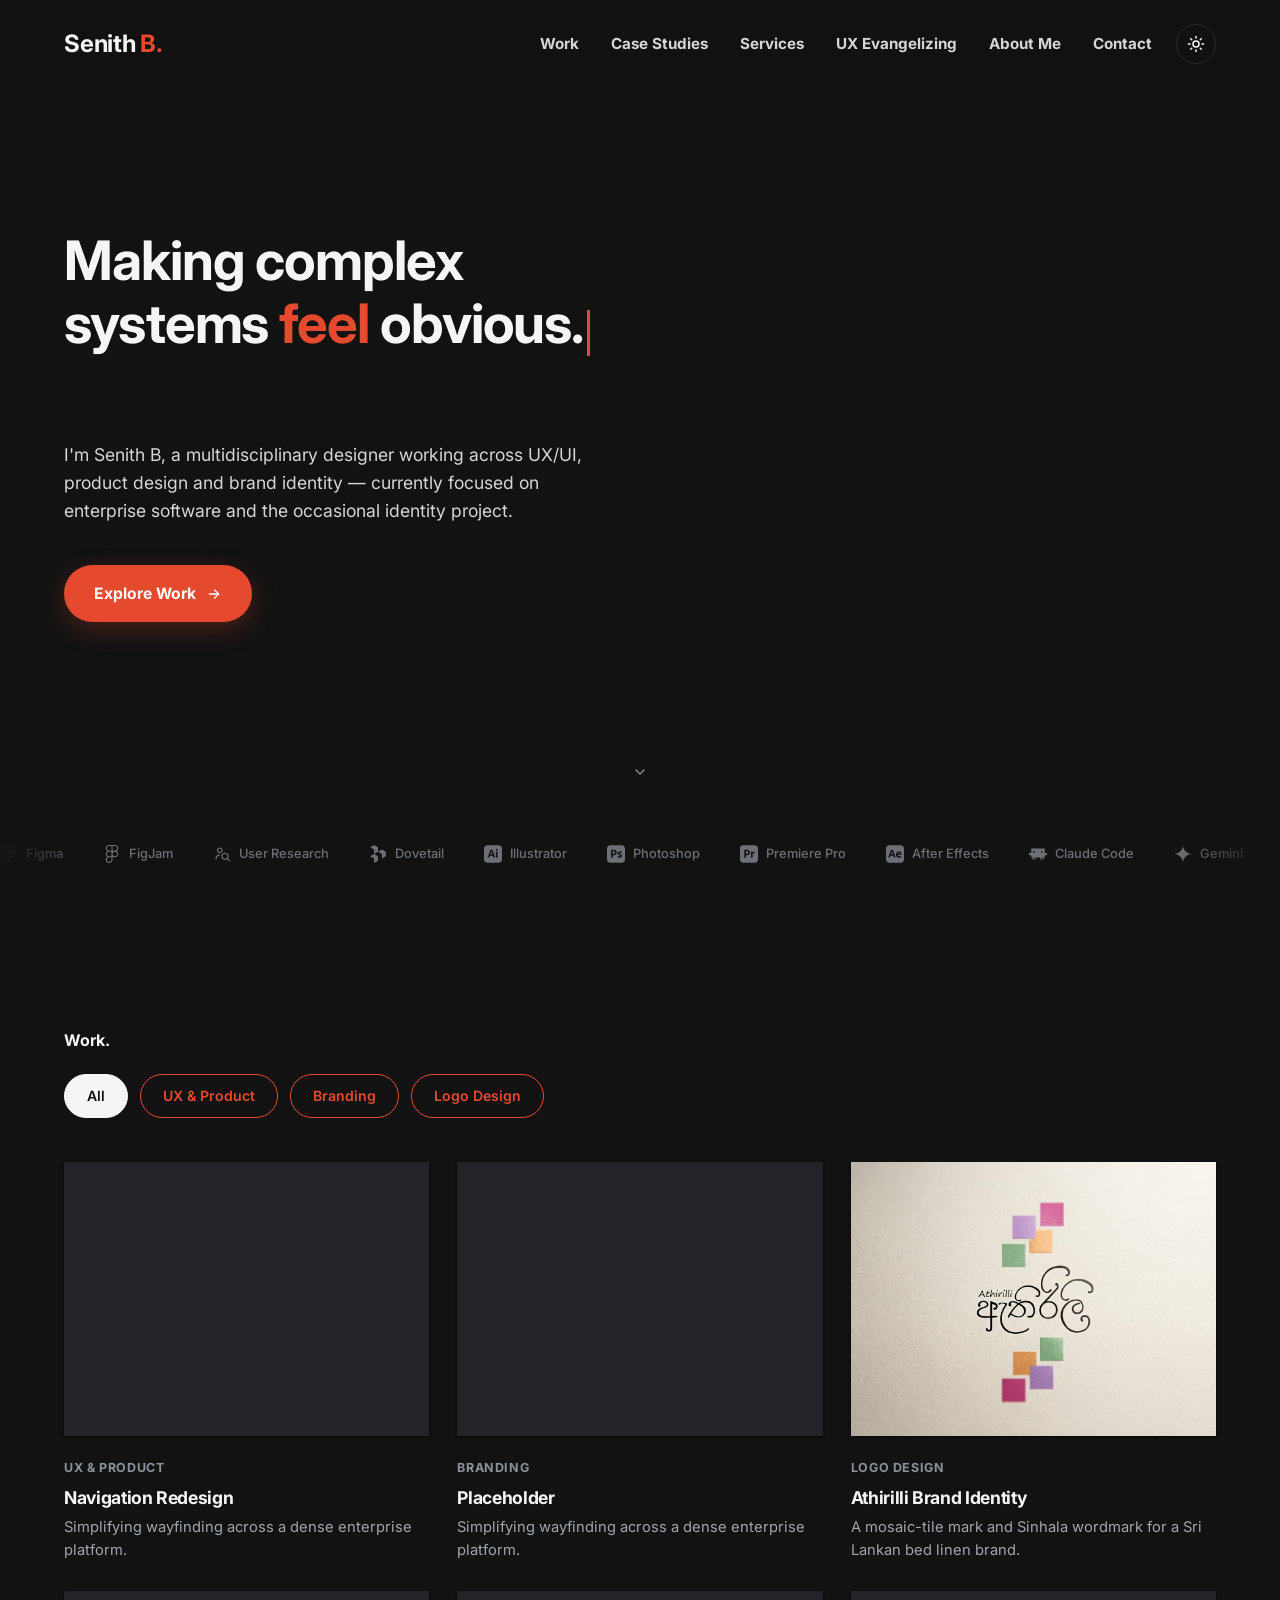
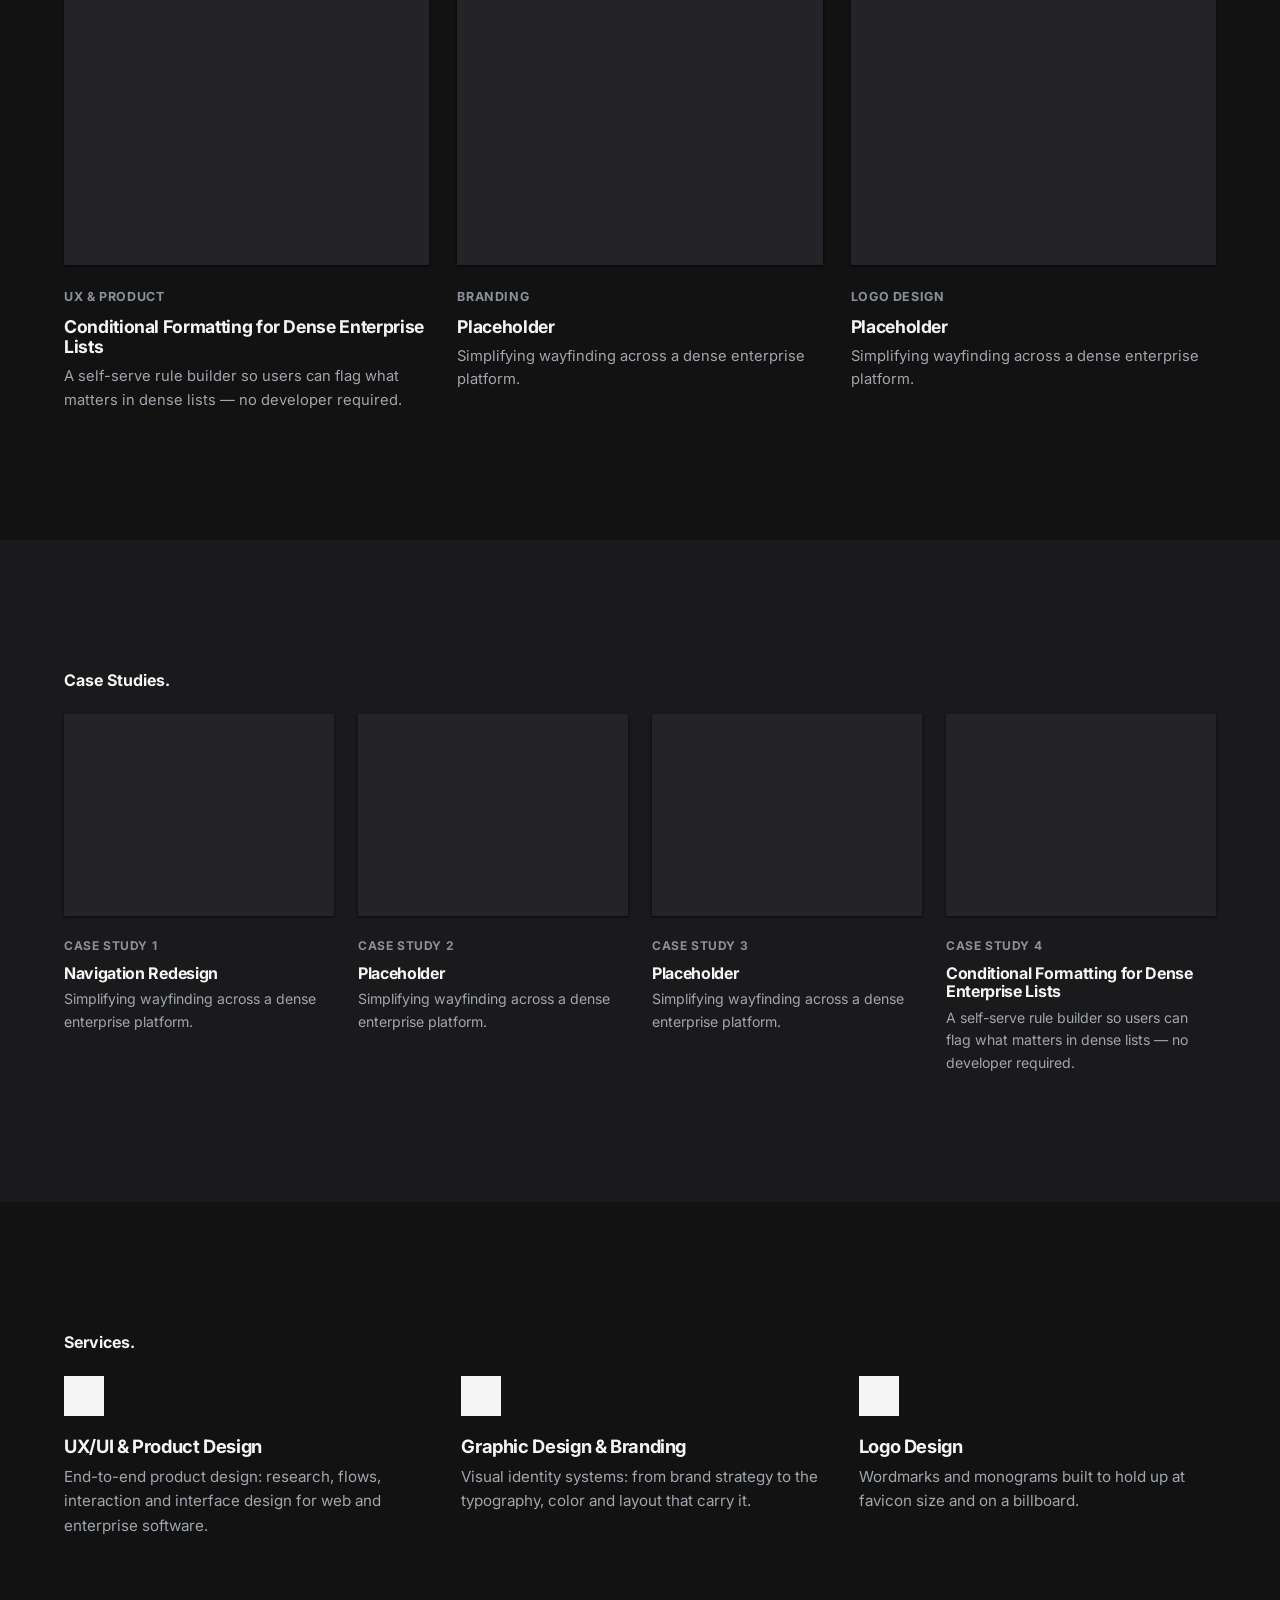
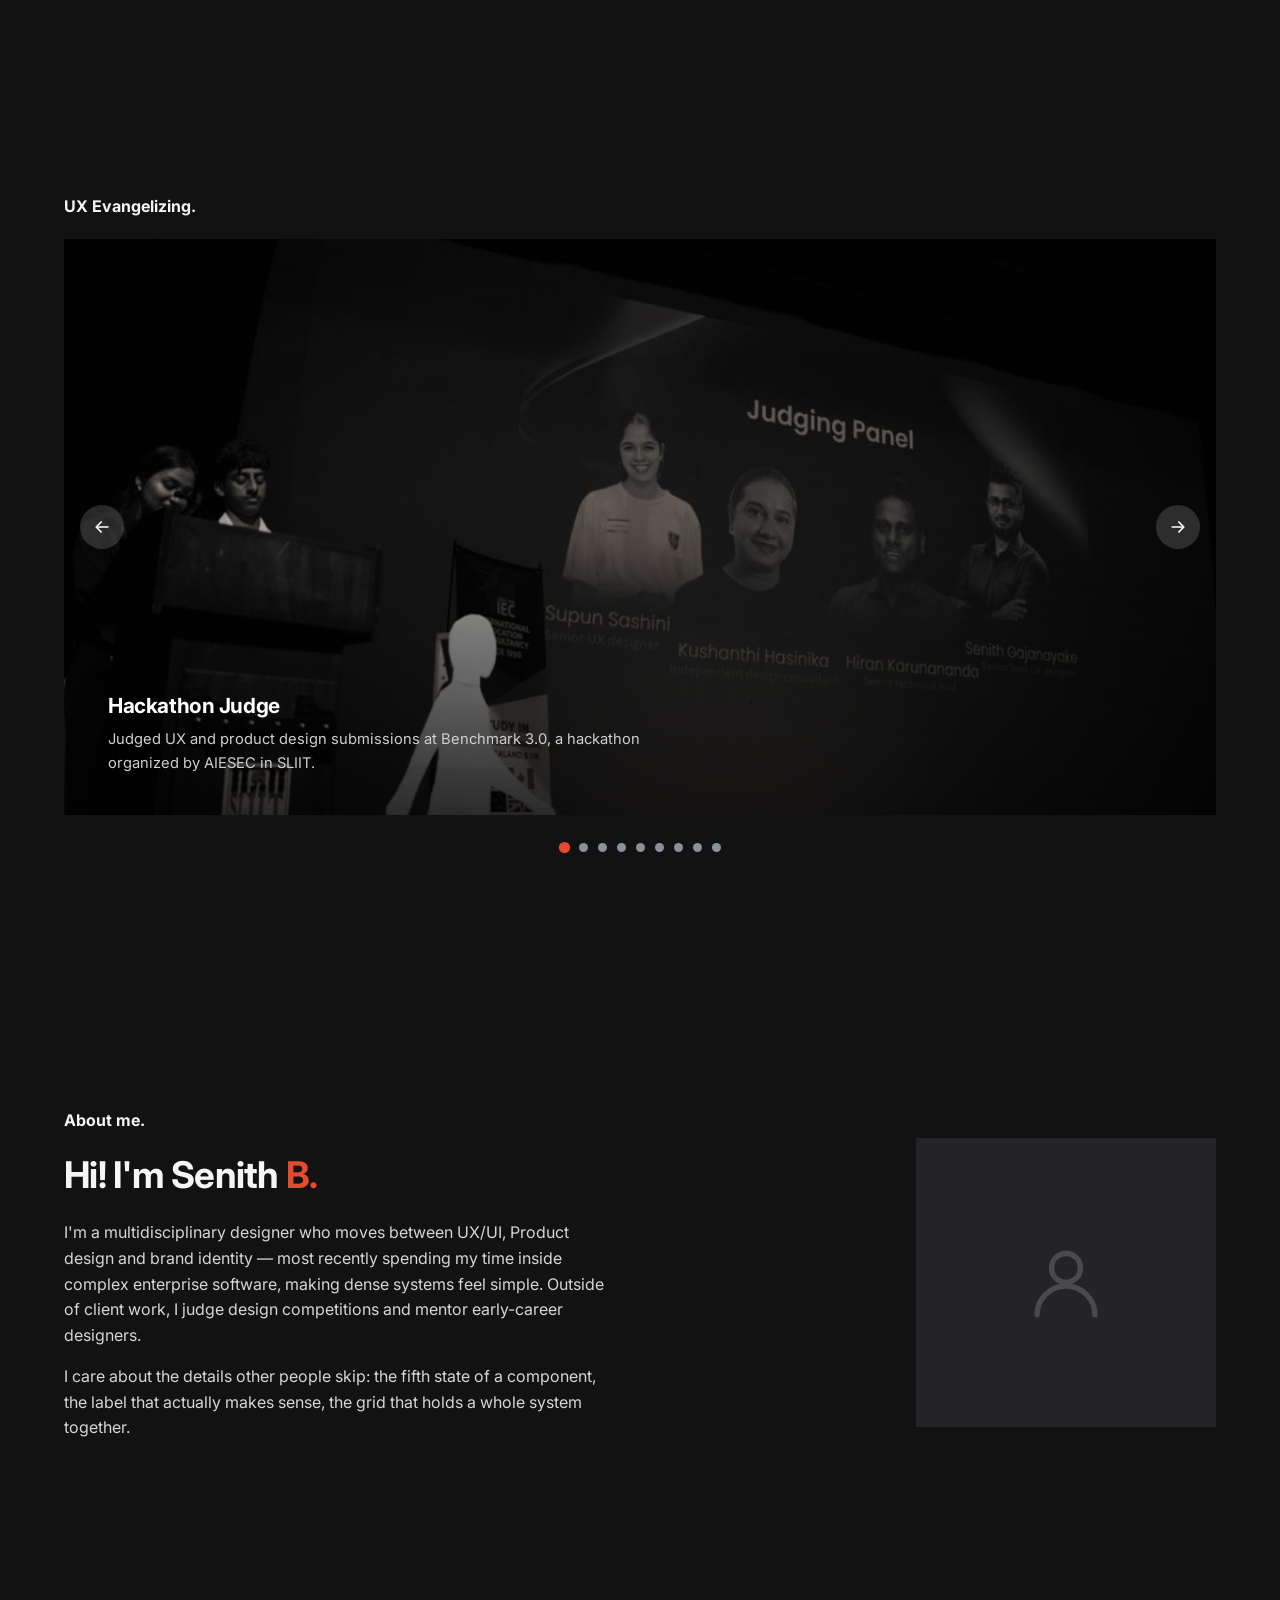
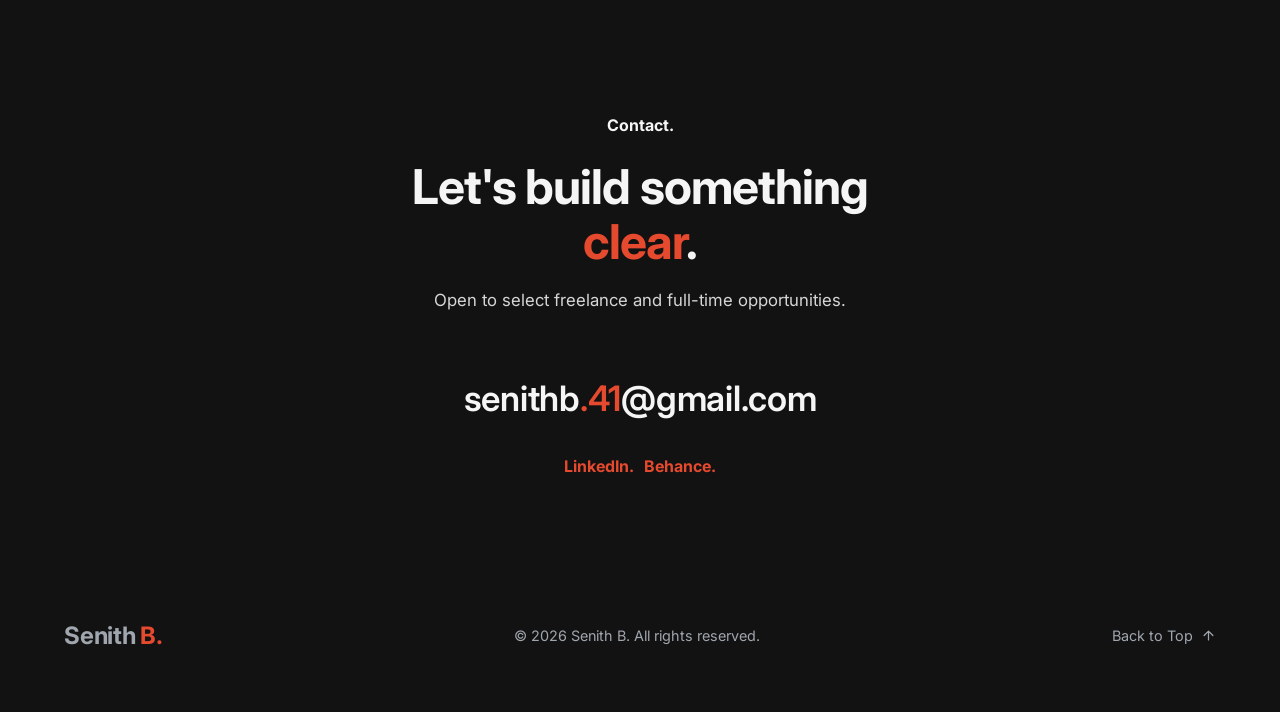
==== commit a78ef4e3: "Fully anonymize the conditional formatting case study Remove all client-identifying and internal det" ====
--- a/index.html
+++ b/index.html
@@ -177,7 +177,7 @@
           <div class="thumb-block"></div>
           <div class="info">
             <span>UX &amp; Product</span>
-            <h3>Conditional Formatting for IFS Cloud</h3>
+            <h3>Conditional Formatting for Dense Enterprise Lists</h3>
             <p>A self-serve rule builder so users can flag what matters in dense lists — no developer required.</p>
           </div>
         </a>
@@ -234,7 +234,7 @@
           <div class="thumb-block"></div>
           <div class="info">
             <span>Case Study 4</span>
-            <h3>Conditional Formatting for IFS Cloud</h3>
+            <h3>Conditional Formatting for Dense Enterprise Lists</h3>
             <p>A self-serve rule builder so users can flag what matters in dense lists — no developer required.</p>
           </div>
         </a>
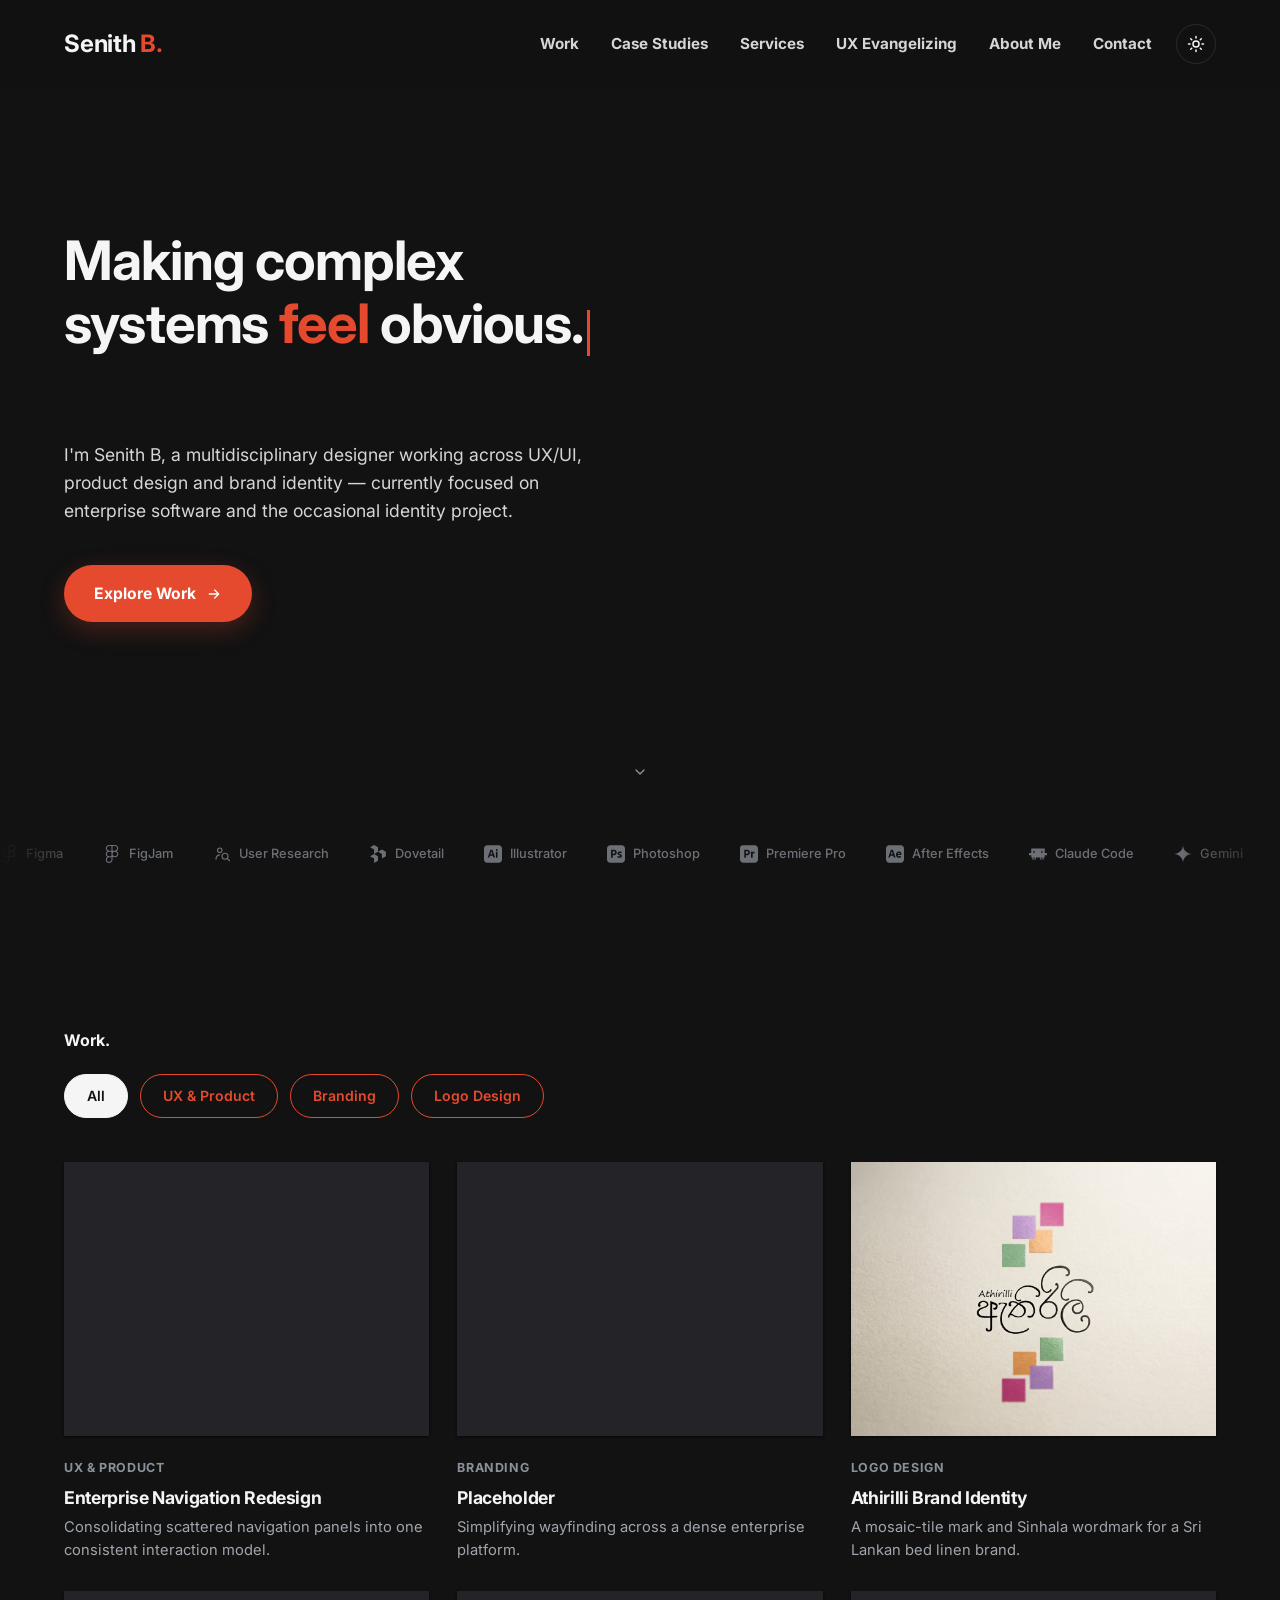
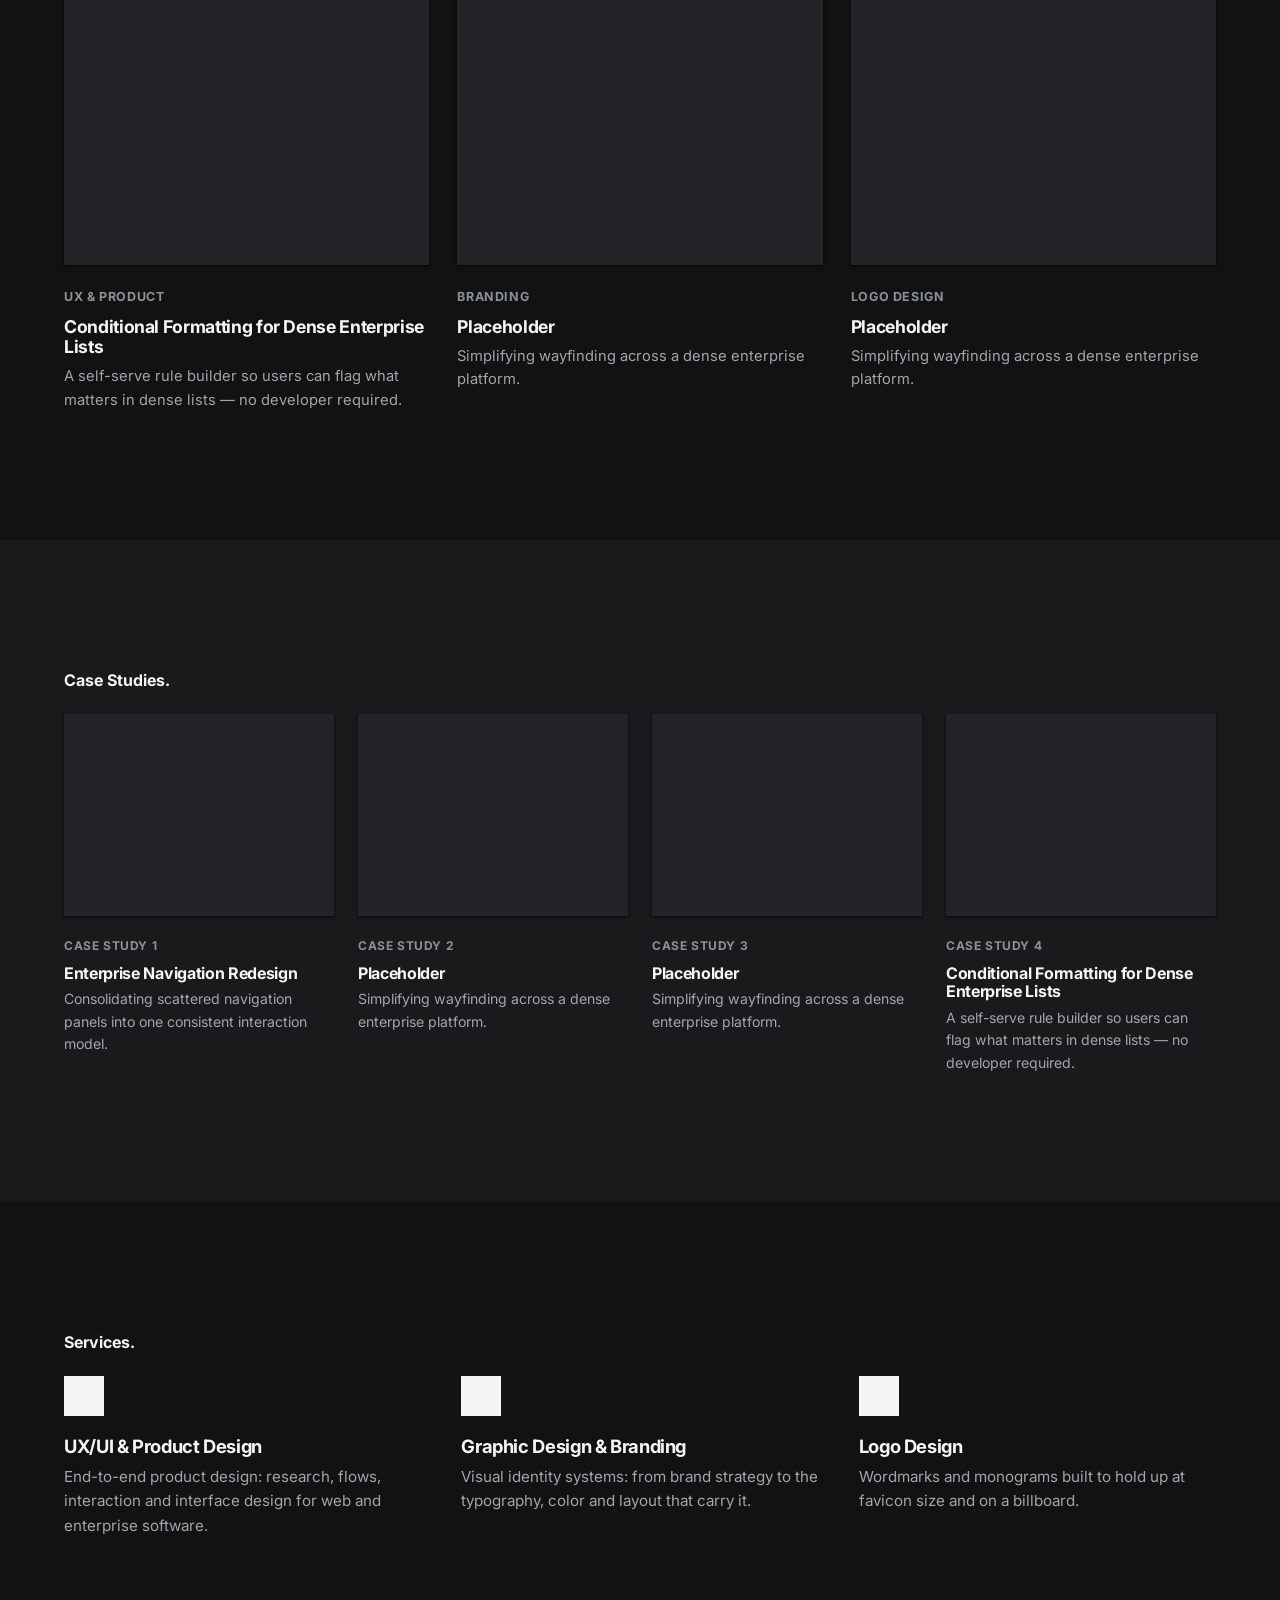
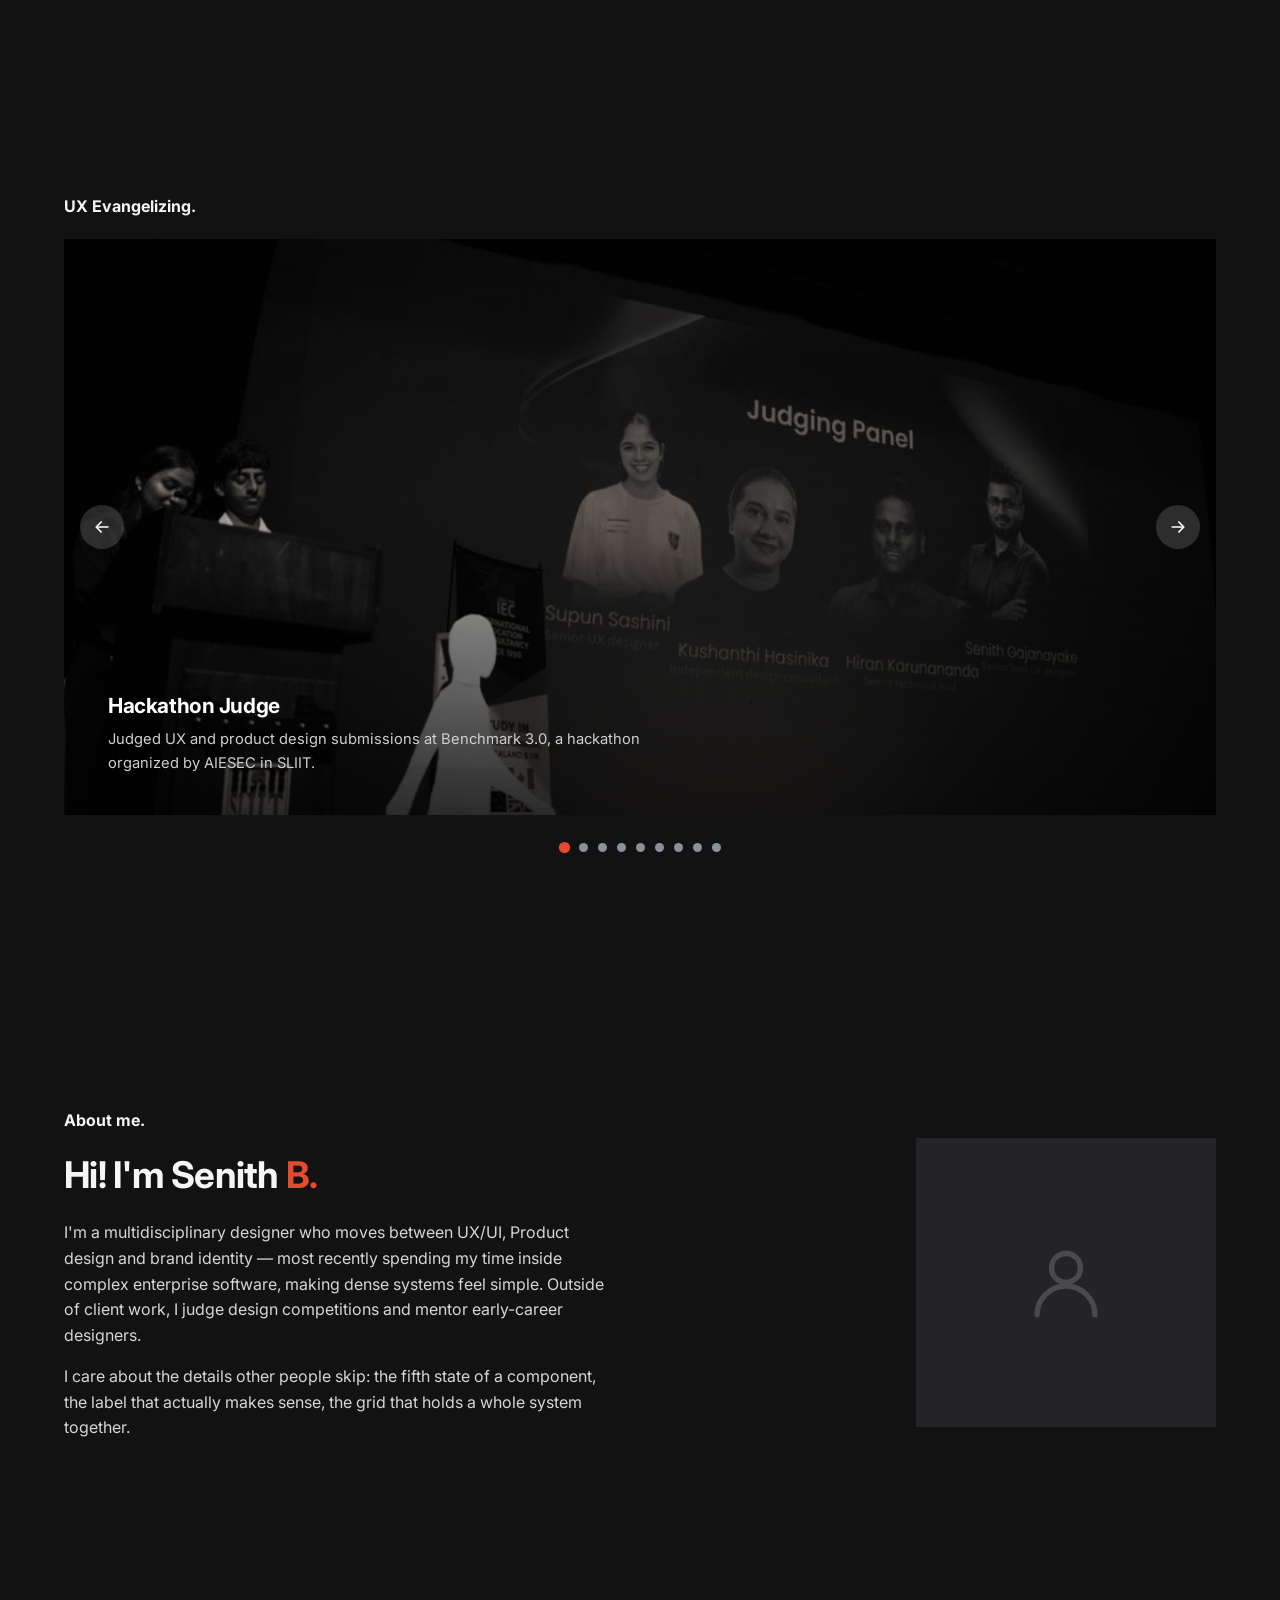
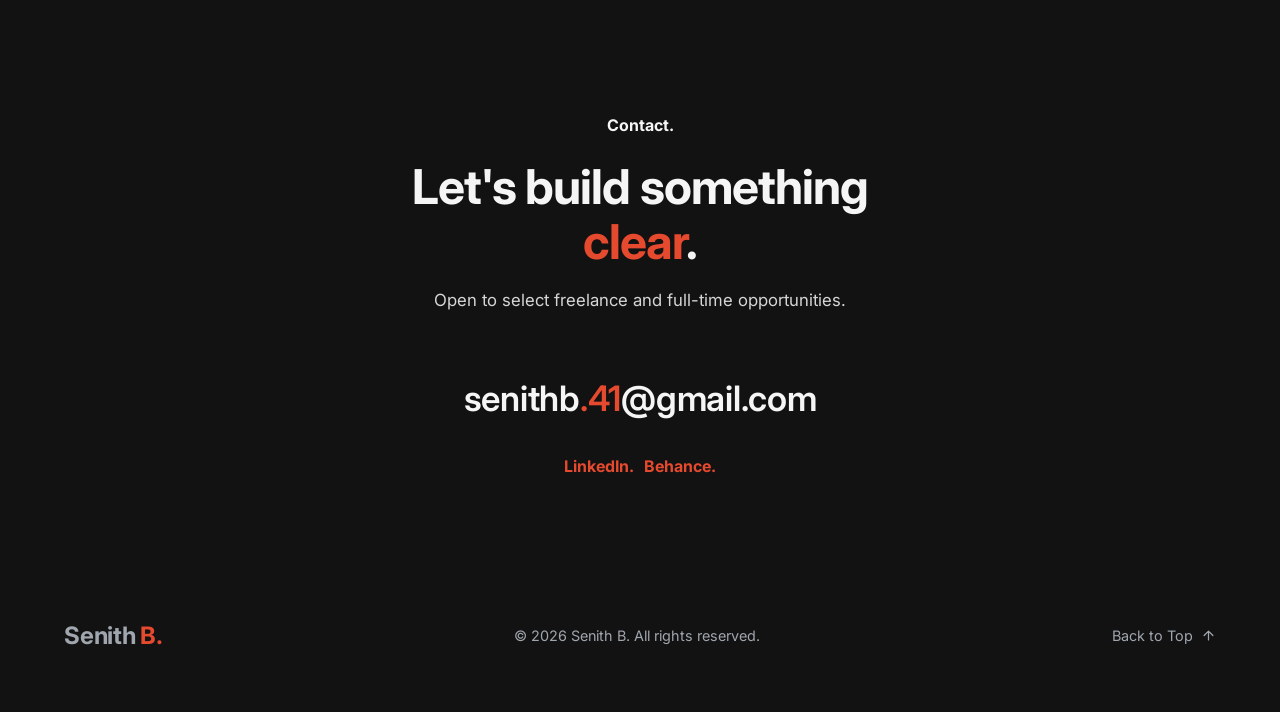
==== commit 7fc3d2a1: "Add fully anonymized Enterprise Navigation Redesign case study Rewrite project 1 with the real navig" ====
--- a/index.html
+++ b/index.html
@@ -153,8 +153,8 @@
           <div class="thumb-block"></div>
           <div class="info">
             <span>UX &amp; Product</span>
-            <h3>Navigation Redesign</h3>
-            <p>Simplifying wayfinding across a dense enterprise platform.</p>
+            <h3>Enterprise Navigation Redesign</h3>
+            <p>Consolidating scattered navigation panels into one consistent interaction model.</p>
           </div>
         </a>
         <a href="project.html?id=2" class="work-card reveal" data-category="branding">
@@ -210,8 +210,8 @@
           <div class="thumb-block"></div>
           <div class="info">
             <span>Case Study 1</span>
-            <h3>Navigation Redesign</h3>
-            <p>Simplifying wayfinding across a dense enterprise platform.</p>
+            <h3>Enterprise Navigation Redesign</h3>
+            <p>Consolidating scattered navigation panels into one consistent interaction model.</p>
           </div>
         </a>
         <a href="project.html?id=2" class="case-card reveal">
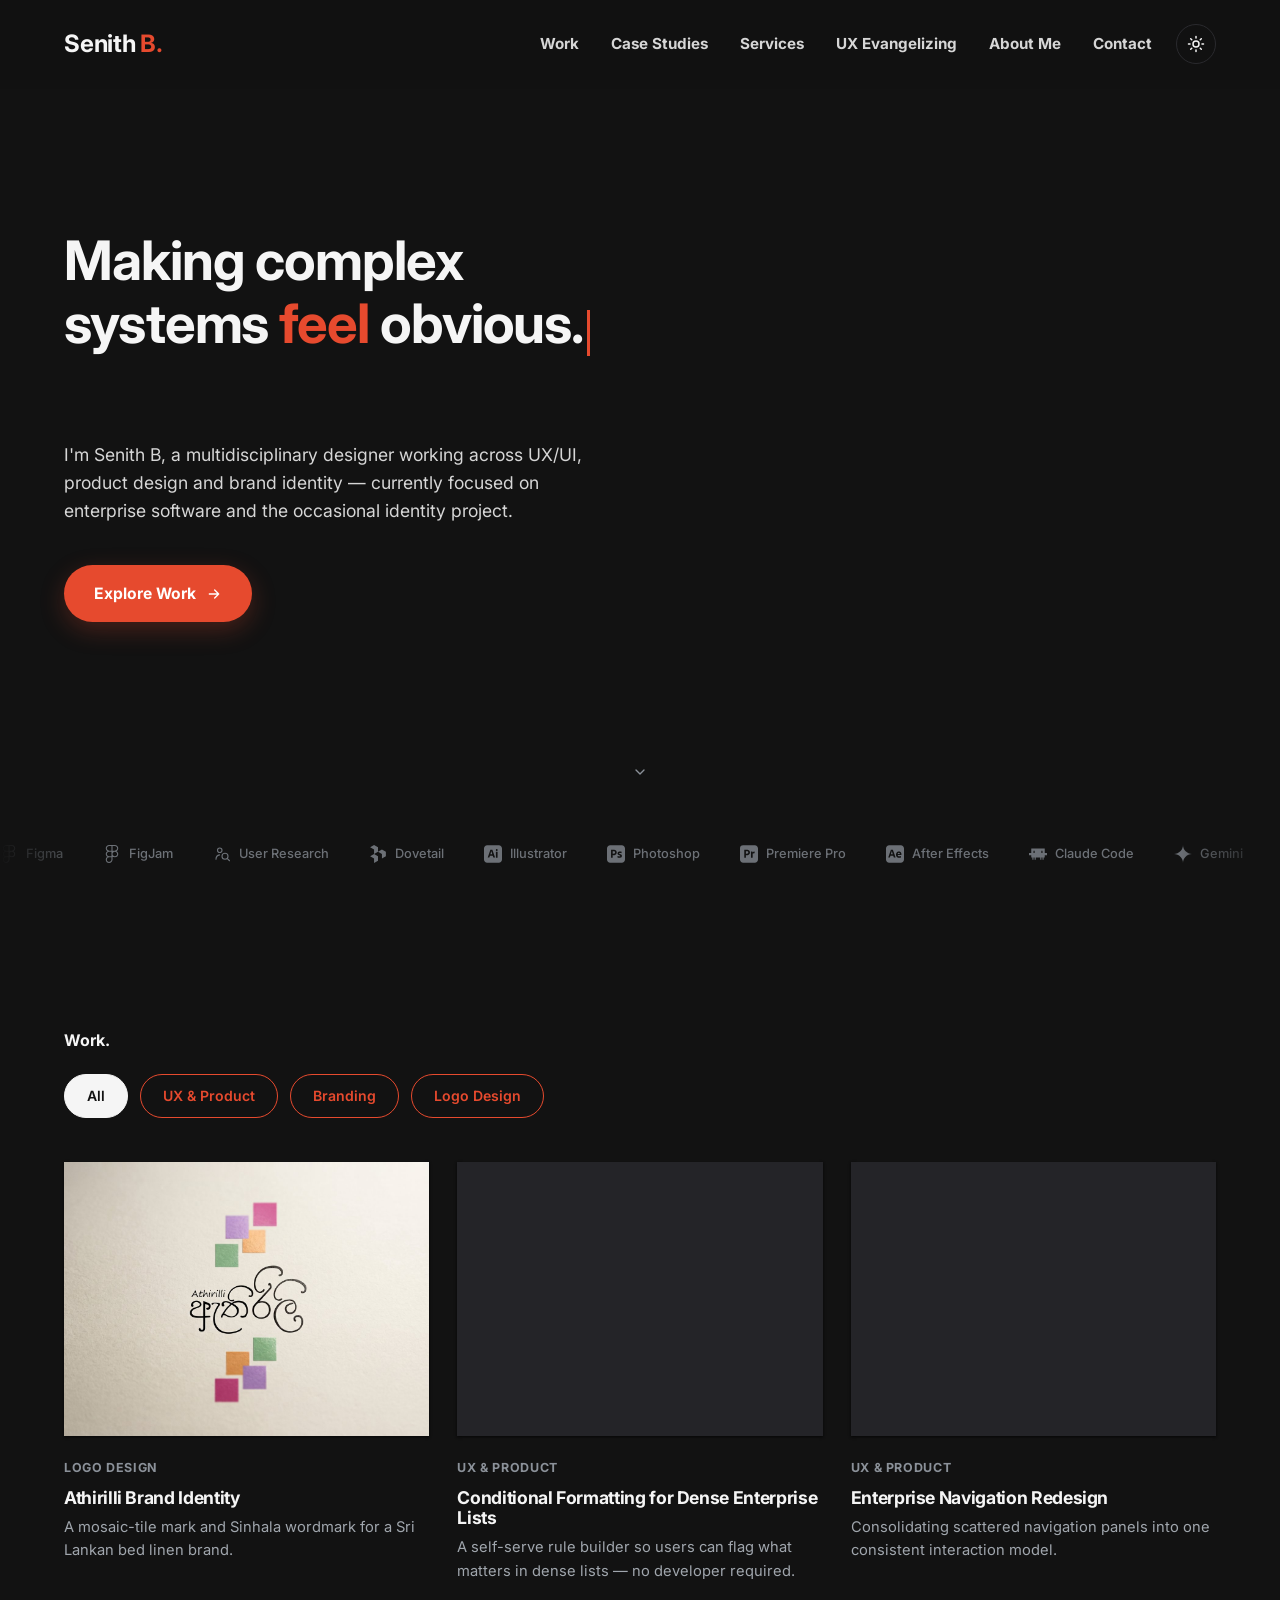
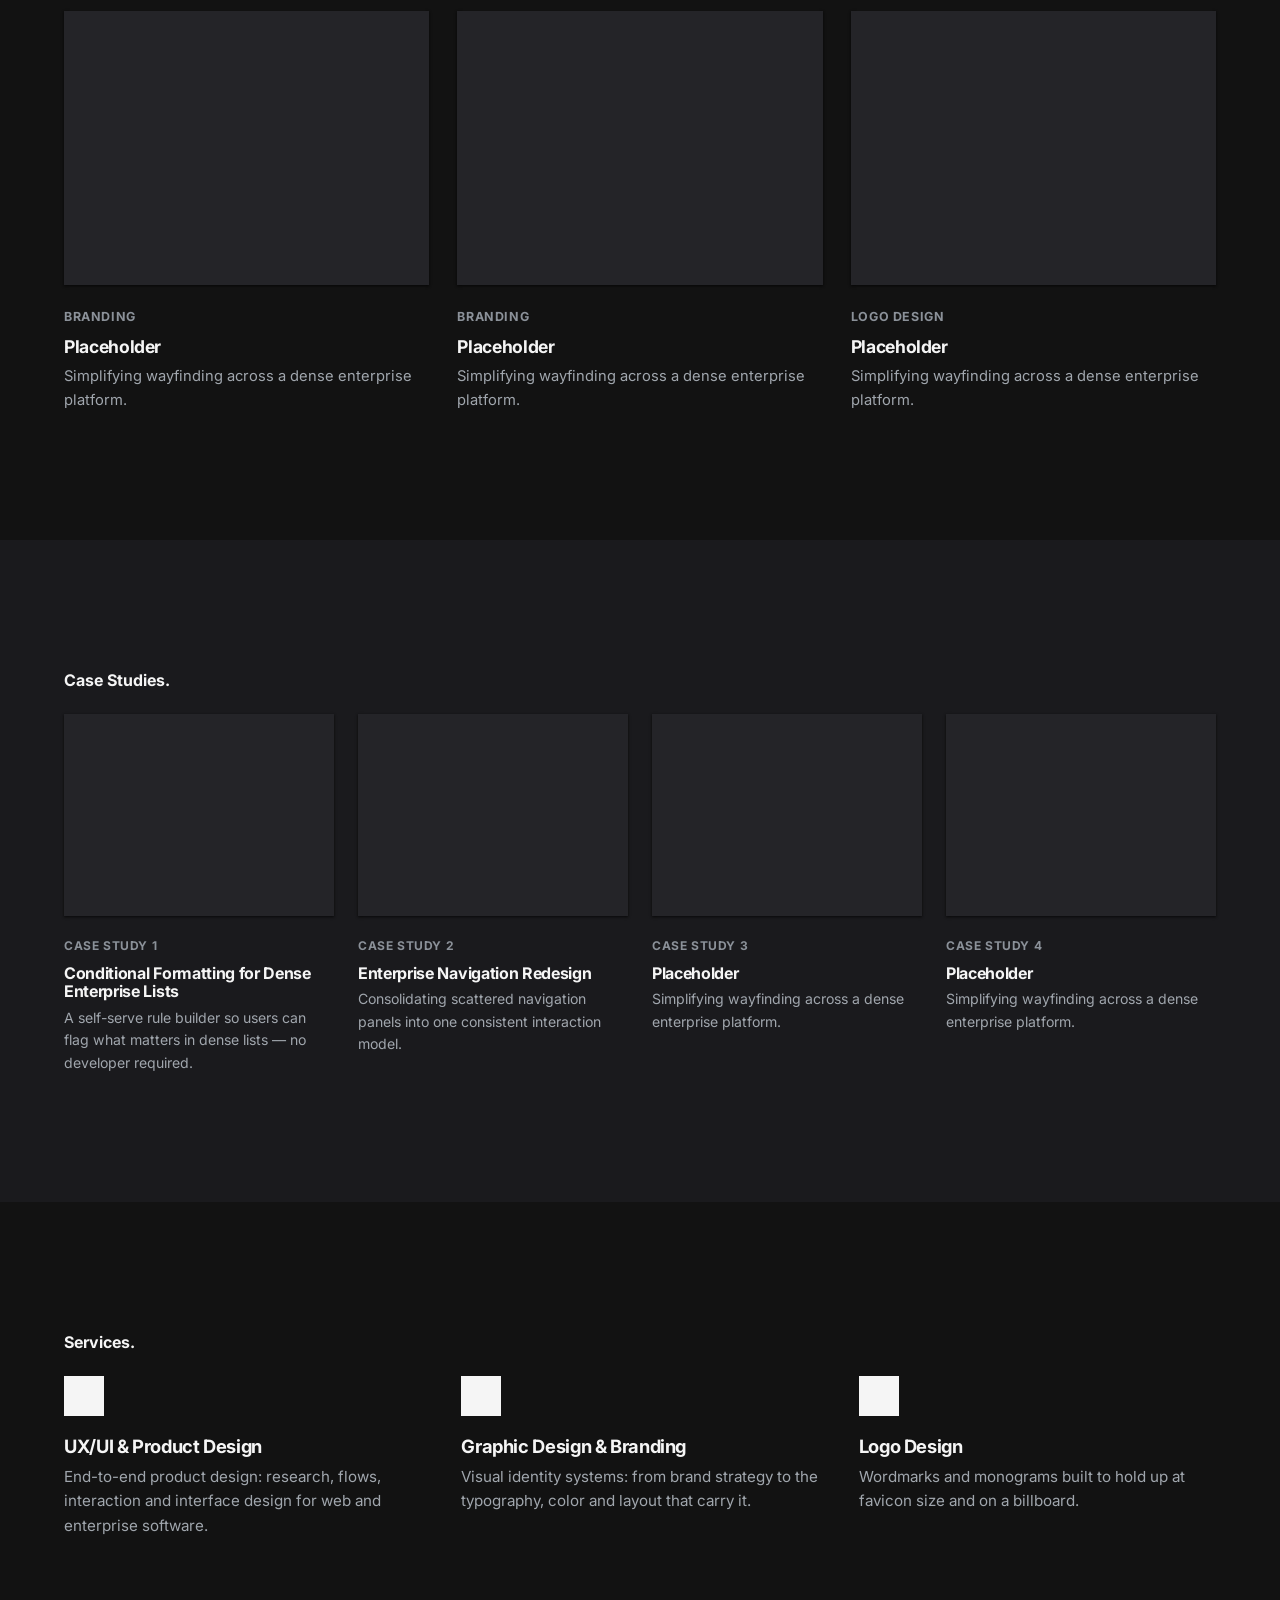
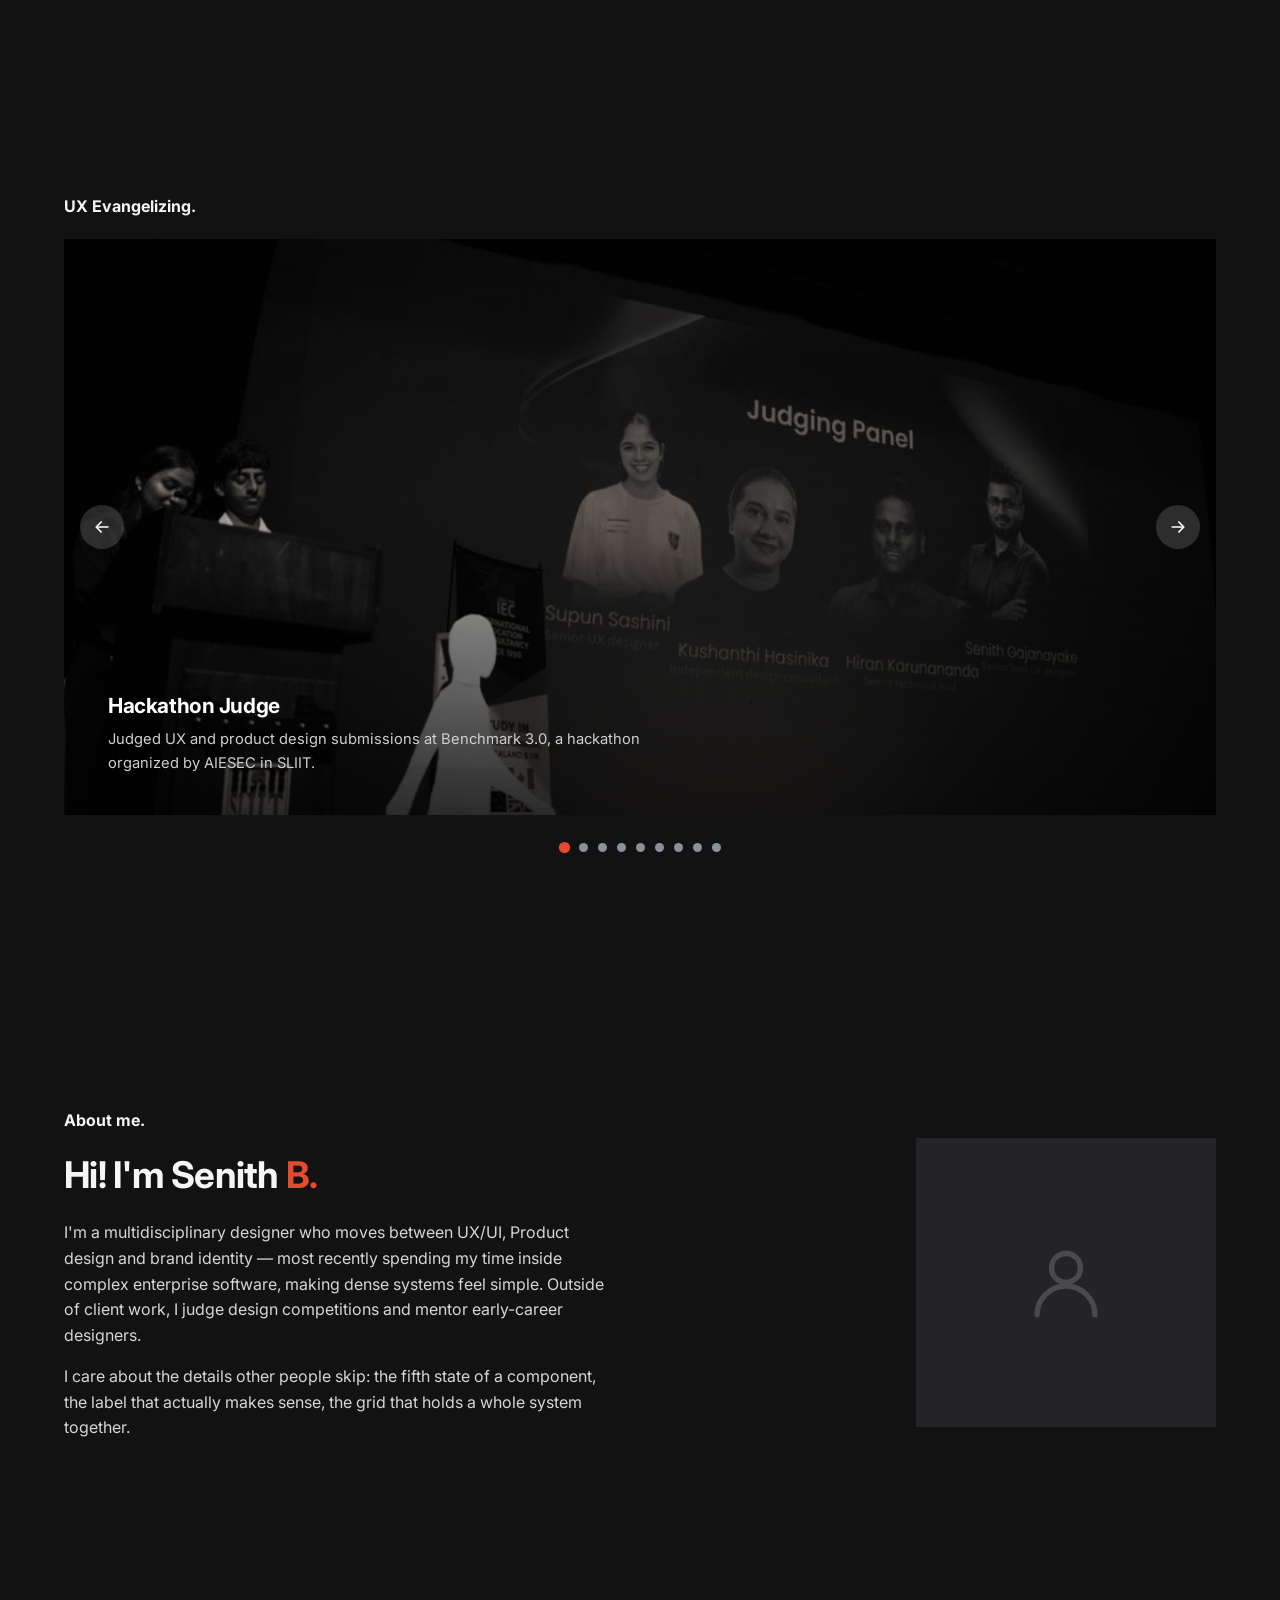
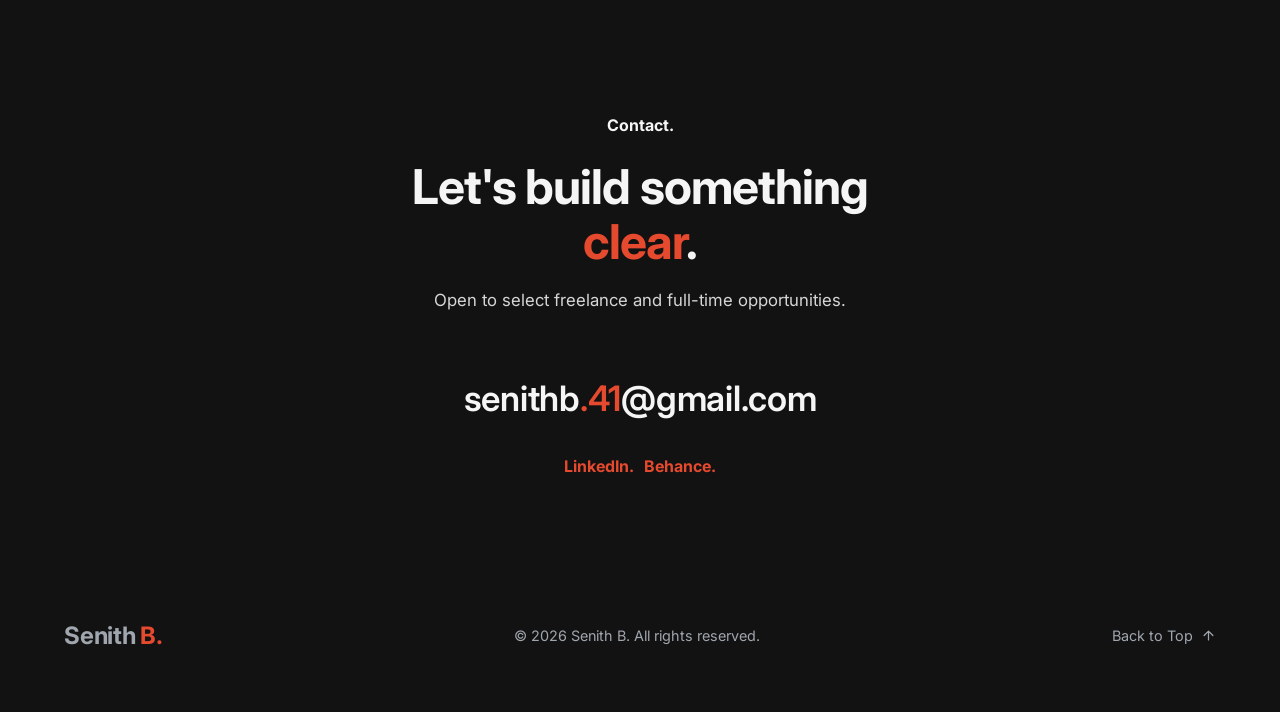
==== commit 9dc98fc8: "Sort Work and Case Studies grids alphabetically by title Co-Authored-By: Claude Sonnet 5 <noreply@an" ====
--- a/index.html
+++ b/index.html
@@ -149,6 +149,22 @@
         <button class="filter-btn" data-filter="logo-design">Logo Design</button>
       </div>
       <div class="work-grid" id="workGrid" data-reveal-group>
+        <a href="project.html?id=3" class="work-card reveal" data-category="logo-design">
+          <div class="thumb-block has-image" style="background-image:url('images/work/athirilli/09-work-thumbnail-3d.jpg')"></div>
+          <div class="info">
+            <span>Logo Design</span>
+            <h3>Athirilli Brand Identity</h3>
+            <p>A mosaic-tile mark and Sinhala wordmark for a Sri Lankan bed linen brand.</p>
+          </div>
+        </a>
+        <a href="project.html?id=4" class="work-card reveal" data-category="ux-product">
+          <div class="thumb-block"></div>
+          <div class="info">
+            <span>UX &amp; Product</span>
+            <h3>Conditional Formatting for Dense Enterprise Lists</h3>
+            <p>A self-serve rule builder so users can flag what matters in dense lists — no developer required.</p>
+          </div>
+        </a>
         <a href="project.html?id=1" class="work-card reveal" data-category="ux-product">
           <div class="thumb-block"></div>
           <div class="info">
@@ -163,22 +179,6 @@
             <span>Branding</span>
             <h3>Placeholder</h3>
             <p>Simplifying wayfinding across a dense enterprise platform.</p>
-          </div>
-        </a>
-        <a href="project.html?id=3" class="work-card reveal" data-category="logo-design">
-          <div class="thumb-block has-image" style="background-image:url('images/work/athirilli/09-work-thumbnail-3d.jpg')"></div>
-          <div class="info">
-            <span>Logo Design</span>
-            <h3>Athirilli Brand Identity</h3>
-            <p>A mosaic-tile mark and Sinhala wordmark for a Sri Lankan bed linen brand.</p>
-          </div>
-        </a>
-        <a href="project.html?id=4" class="work-card reveal" data-category="ux-product">
-          <div class="thumb-block"></div>
-          <div class="info">
-            <span>UX &amp; Product</span>
-            <h3>Conditional Formatting for Dense Enterprise Lists</h3>
-            <p>A self-serve rule builder so users can flag what matters in dense lists — no developer required.</p>
           </div>
         </a>
         <a href="project.html?id=5" class="work-card reveal" data-category="branding">
@@ -206,10 +206,18 @@
     <div class="container">
       <span class="kicker reveal">Case Studies.</span>
       <div class="case-grid" data-reveal-group>
+        <a href="project.html?id=4" class="case-card reveal">
+          <div class="thumb-block"></div>
+          <div class="info">
+            <span>Case Study 1</span>
+            <h3>Conditional Formatting for Dense Enterprise Lists</h3>
+            <p>A self-serve rule builder so users can flag what matters in dense lists — no developer required.</p>
+          </div>
+        </a>
         <a href="project.html?id=1" class="case-card reveal">
           <div class="thumb-block"></div>
           <div class="info">
-            <span>Case Study 1</span>
+            <span>Case Study 2</span>
             <h3>Enterprise Navigation Redesign</h3>
             <p>Consolidating scattered navigation panels into one consistent interaction model.</p>
           </div>
@@ -217,7 +225,7 @@
         <a href="project.html?id=2" class="case-card reveal">
           <div class="thumb-block"></div>
           <div class="info">
-            <span>Case Study 2</span>
+            <span>Case Study 3</span>
             <h3>Placeholder</h3>
             <p>Simplifying wayfinding across a dense enterprise platform.</p>
           </div>
@@ -225,17 +233,9 @@
         <a href="project.html?id=3" class="case-card reveal">
           <div class="thumb-block"></div>
           <div class="info">
-            <span>Case Study 3</span>
-            <h3>Placeholder</h3>
-            <p>Simplifying wayfinding across a dense enterprise platform.</p>
-          </div>
-        </a>
-        <a href="project.html?id=4" class="case-card reveal">
-          <div class="thumb-block"></div>
-          <div class="info">
             <span>Case Study 4</span>
-            <h3>Conditional Formatting for Dense Enterprise Lists</h3>
-            <p>A self-serve rule builder so users can flag what matters in dense lists — no developer required.</p>
+            <h3>Placeholder</h3>
+            <p>Simplifying wayfinding across a dense enterprise platform.</p>
           </div>
         </a>
       </div>
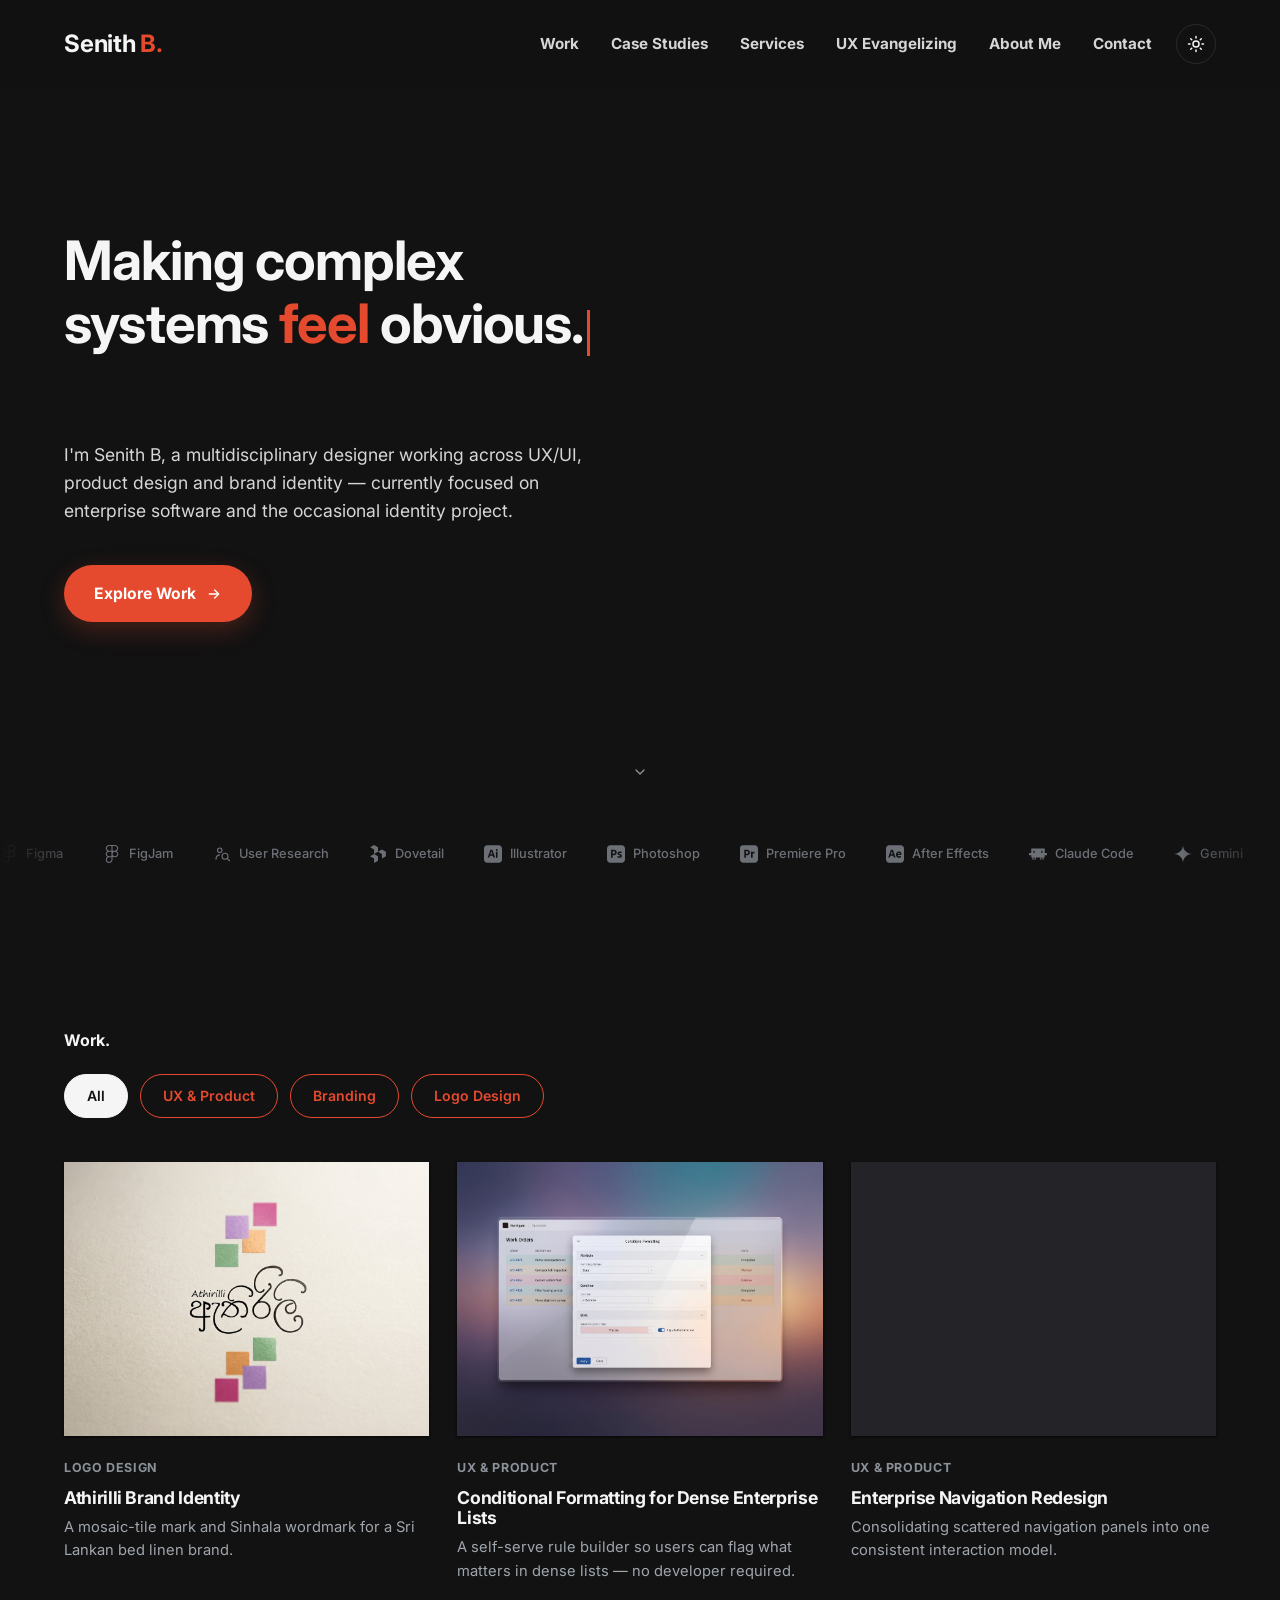
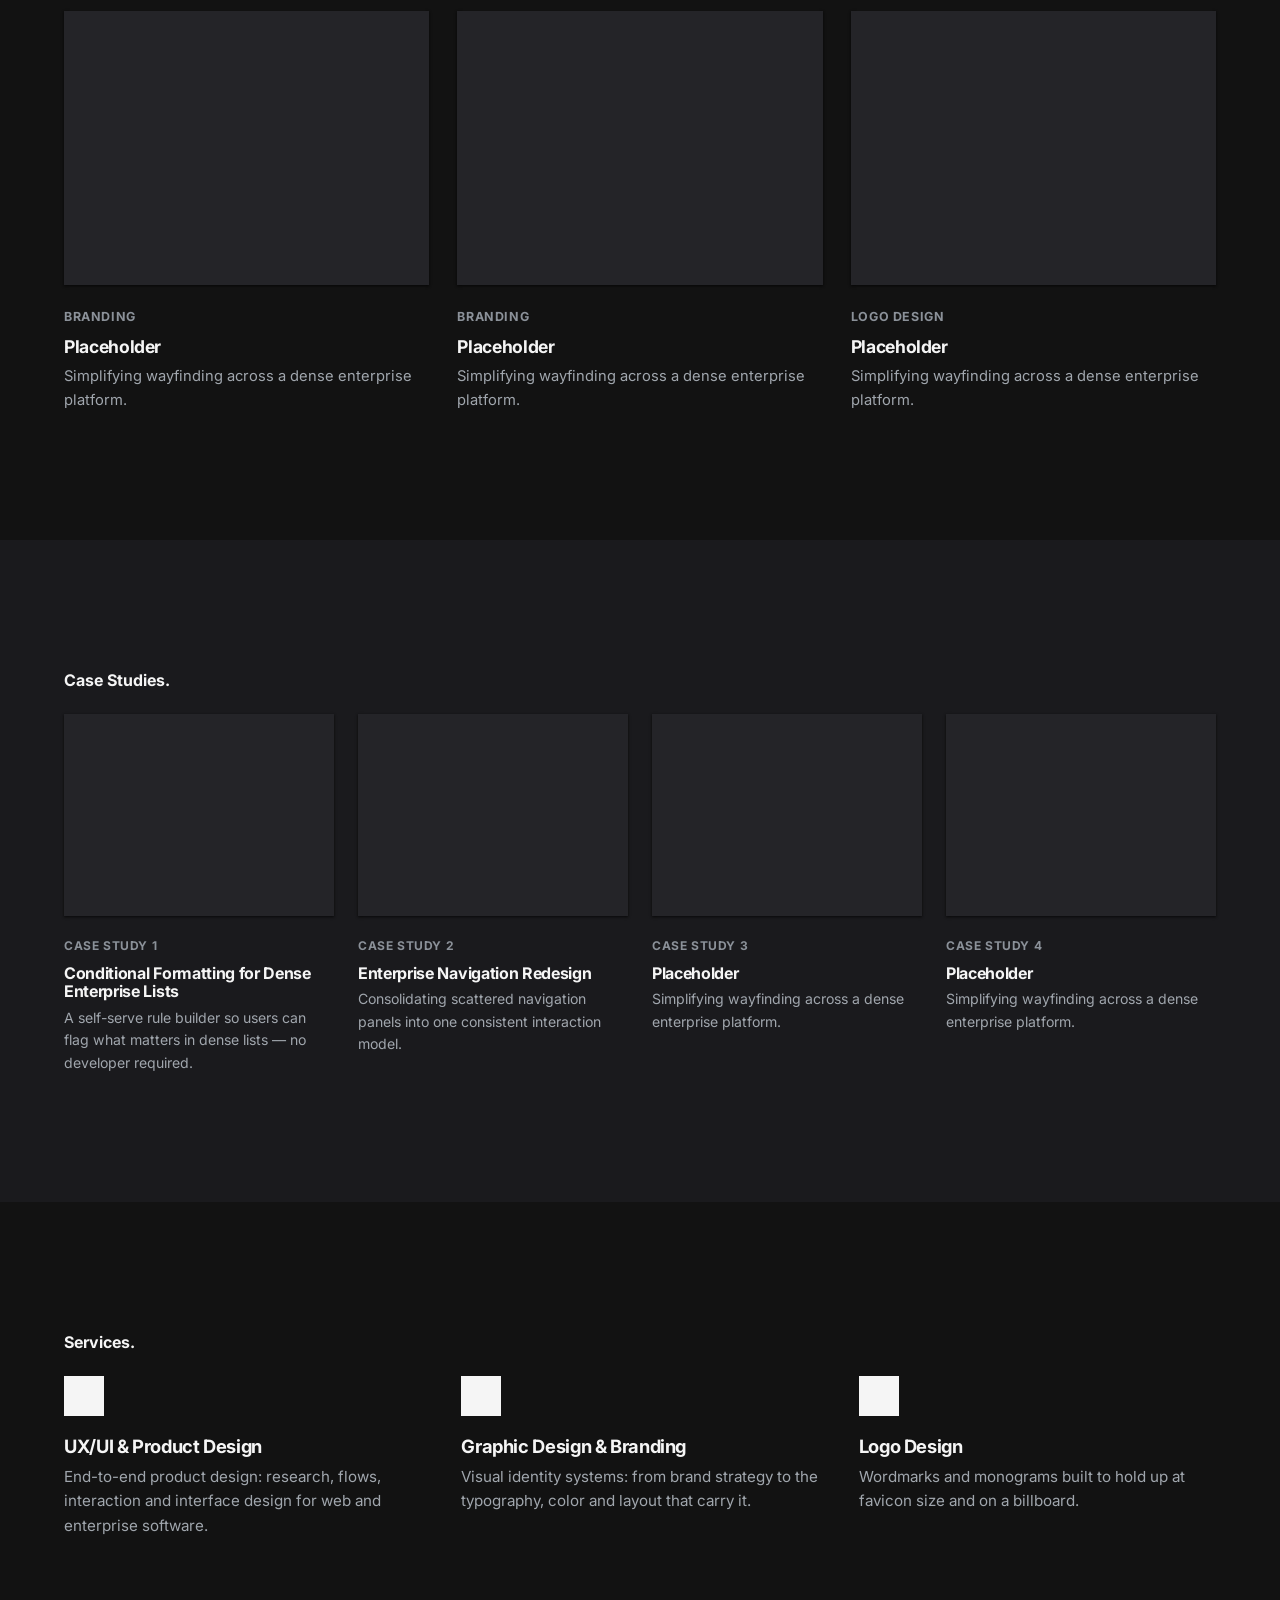
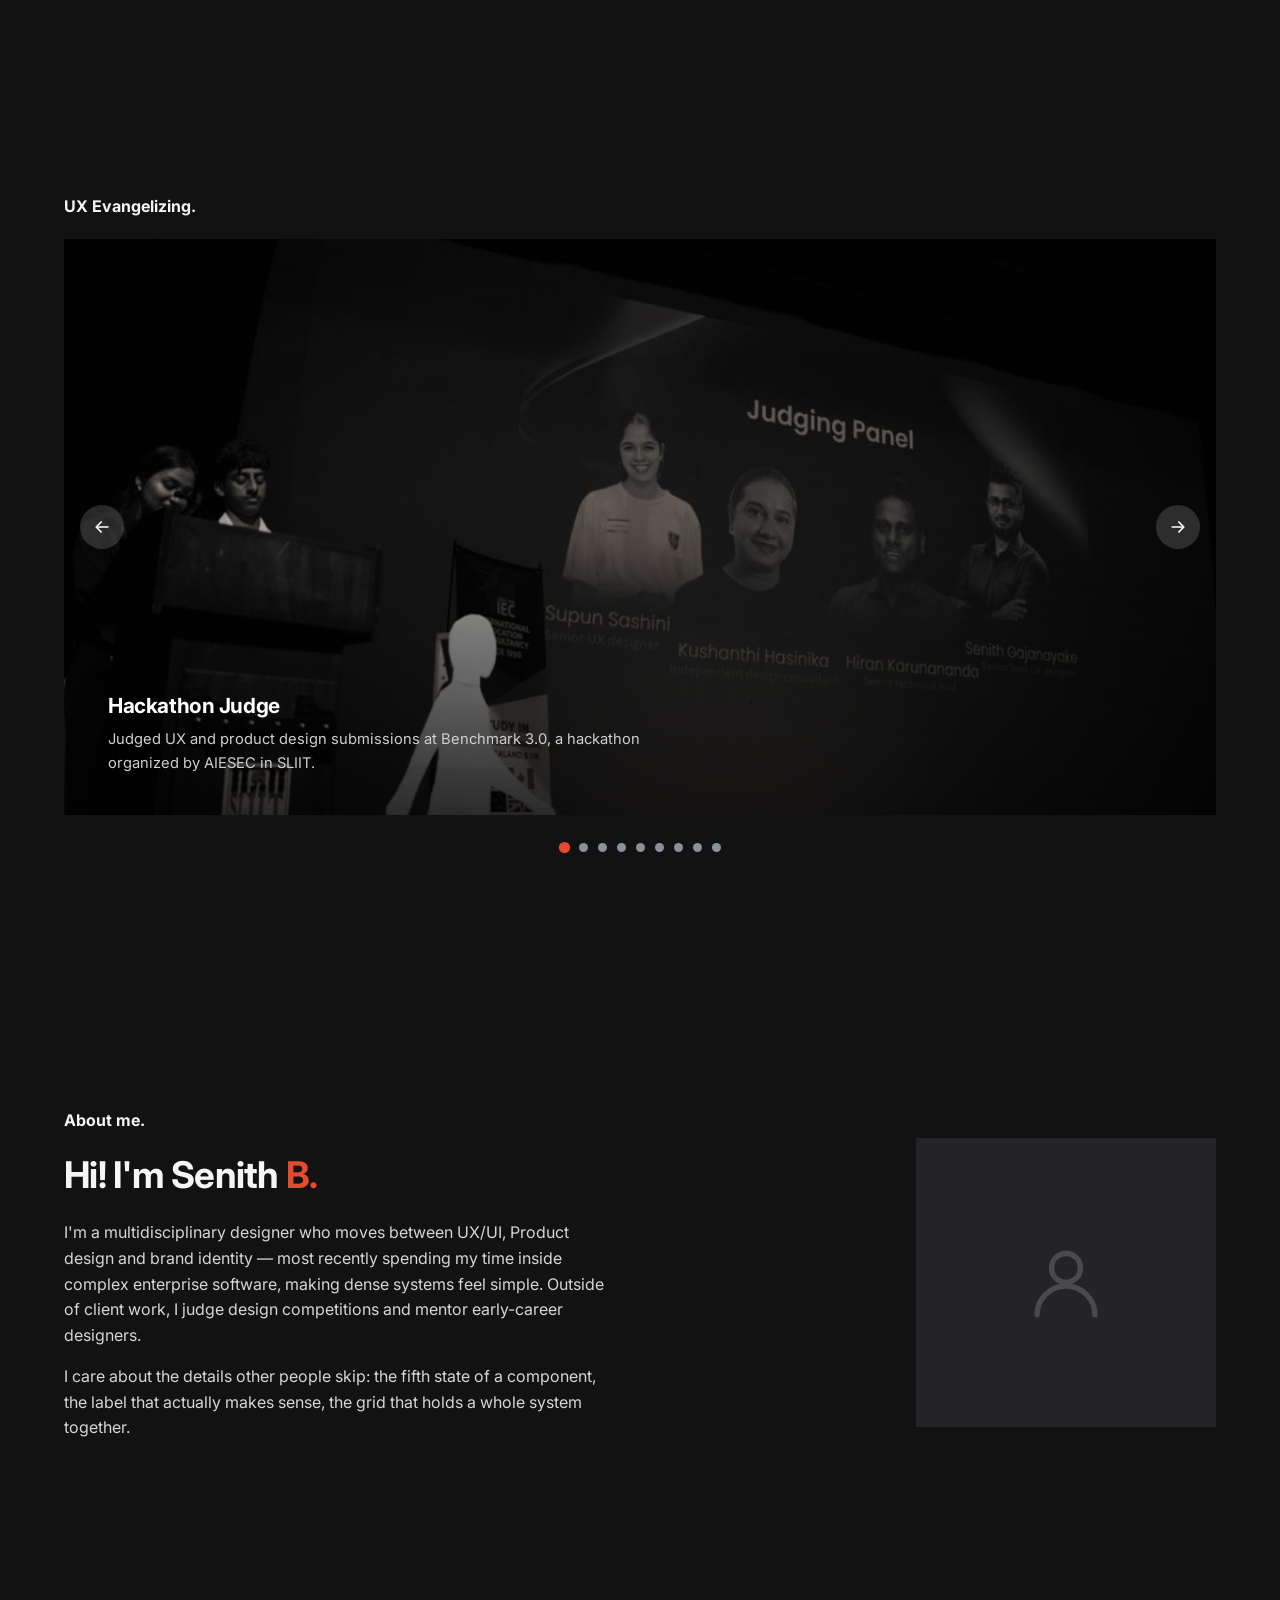
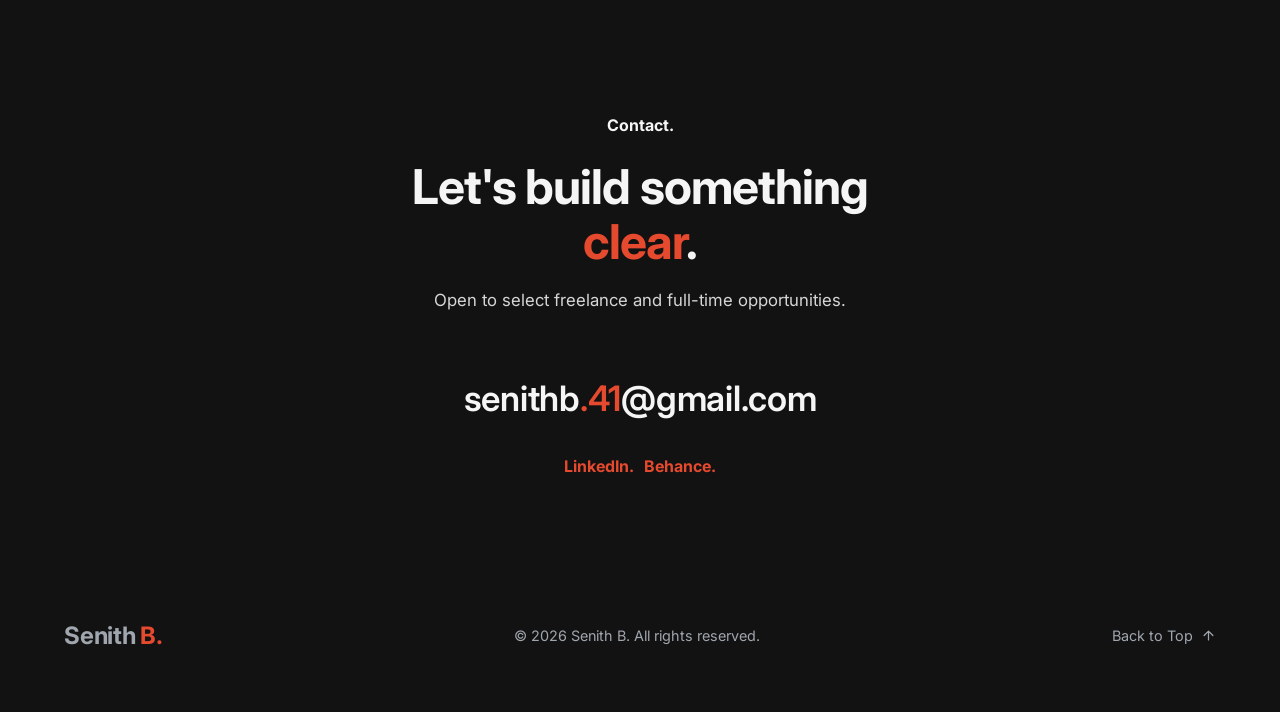
==== commit 095a0e03: "Add Work-grid thumbnail image for Conditional Formatting case study Co-Authored-By: Claude Sonnet 5 " ====
--- a/index.html
+++ b/index.html
@@ -158,7 +158,7 @@
           </div>
         </a>
         <a href="project.html?id=4" class="work-card reveal" data-category="ux-product">
-          <div class="thumb-block"></div>
+          <div class="thumb-block has-image" style="background-image:url('images/work/conditional-formatting/01-work-thumbnail.jpg')"></div>
           <div class="info">
             <span>UX &amp; Product</span>
             <h3>Conditional Formatting for Dense Enterprise Lists</h3>
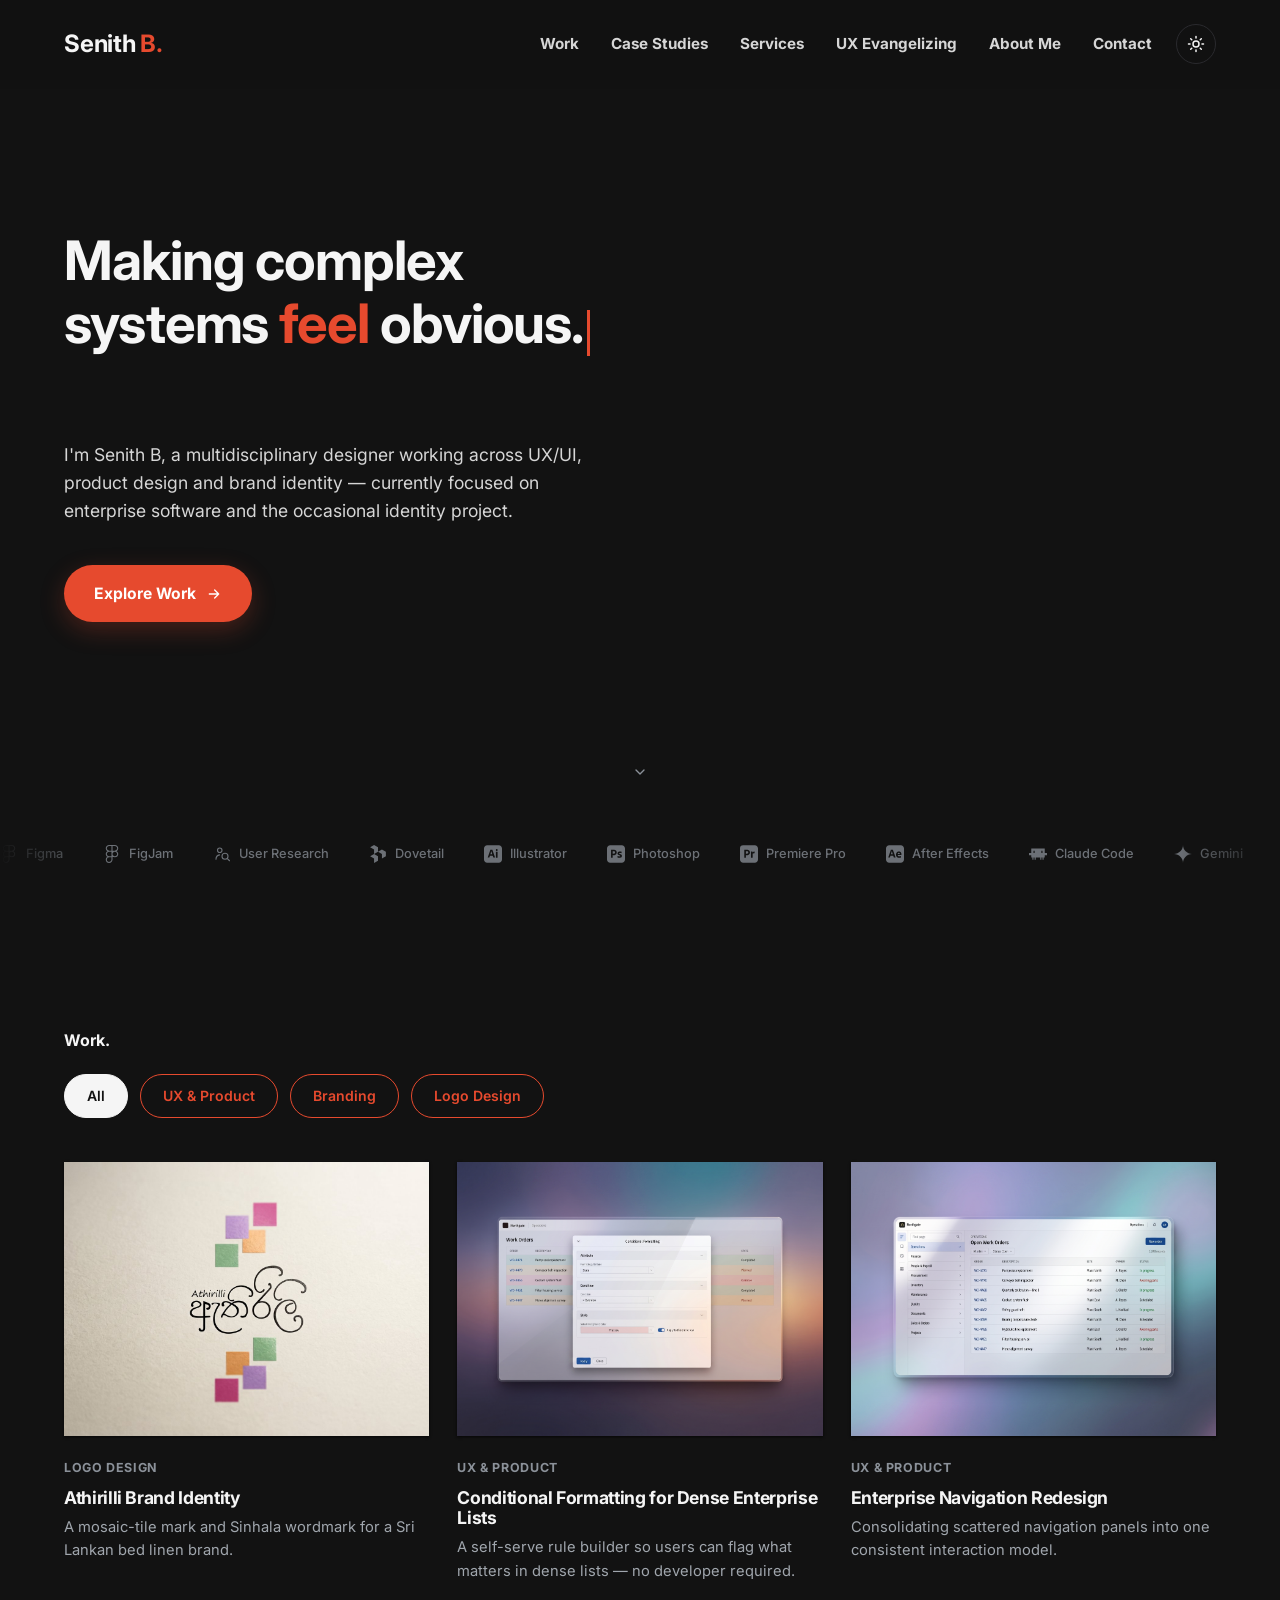
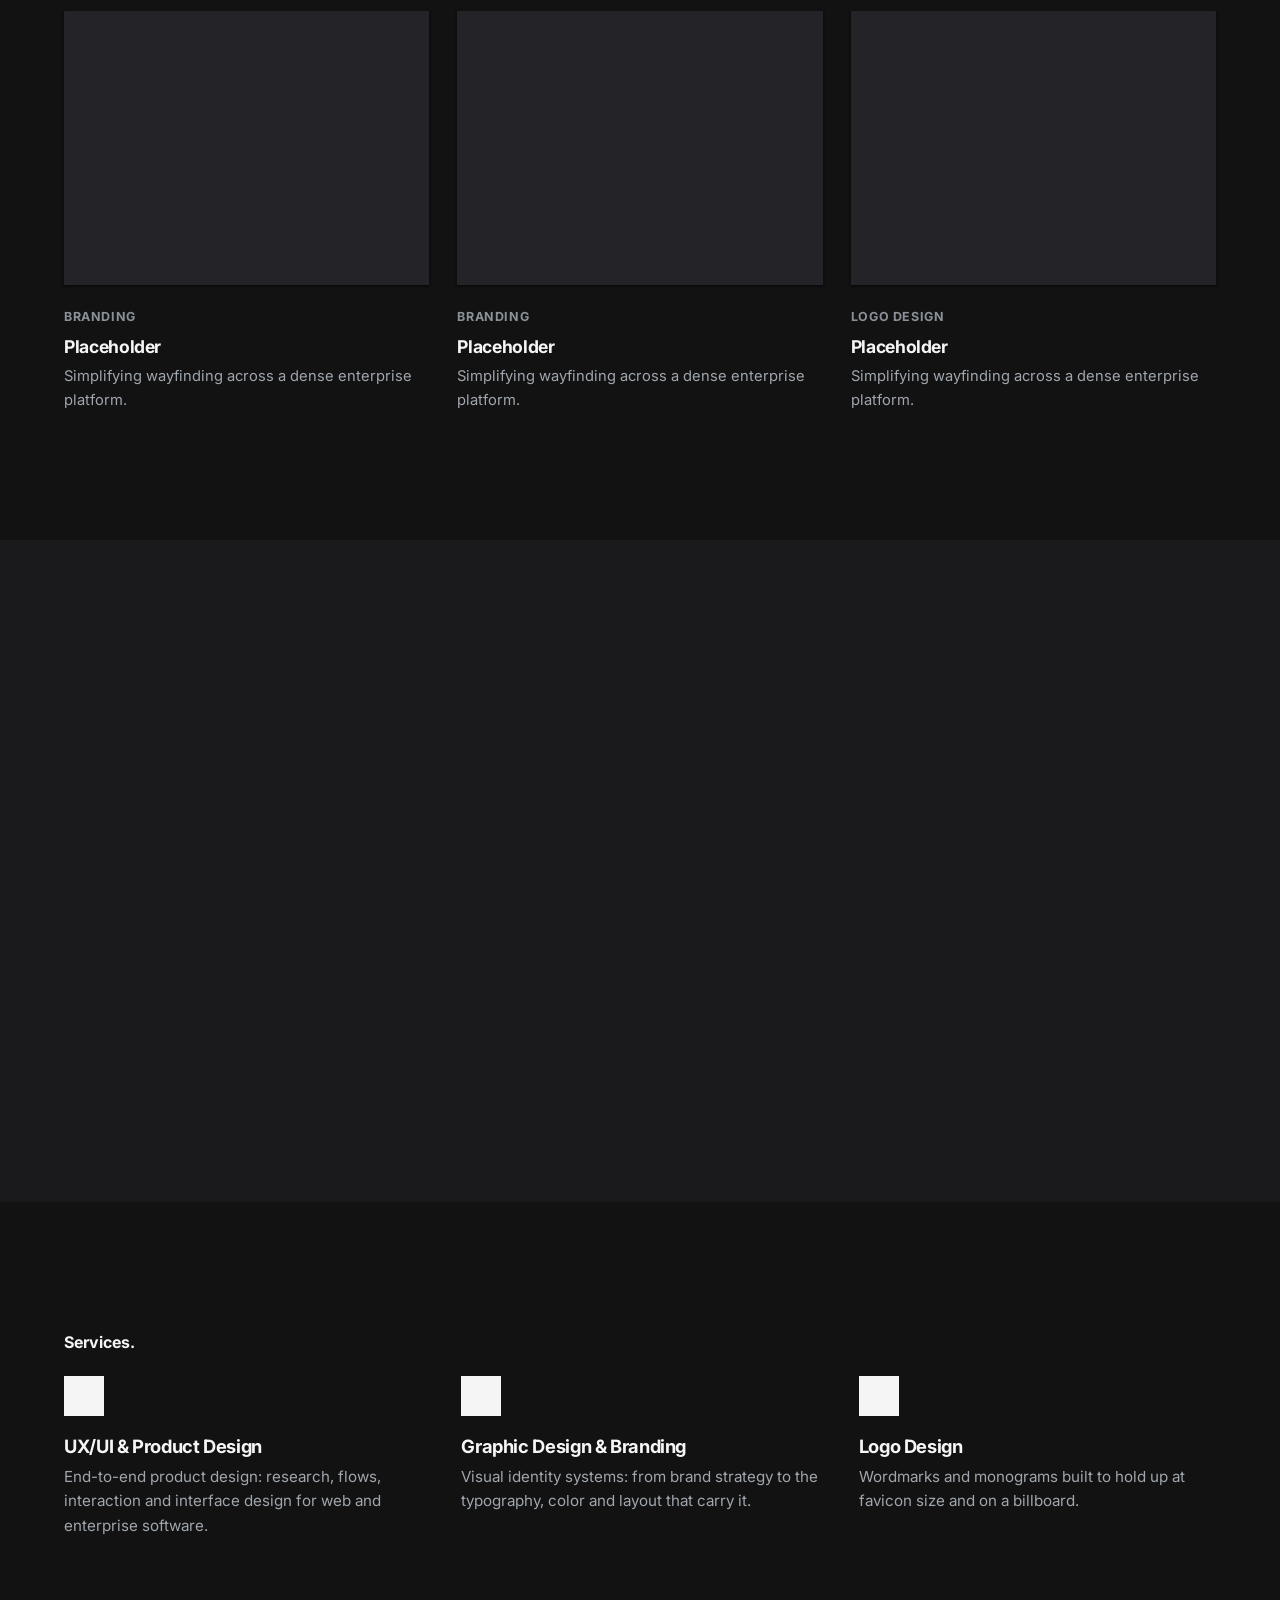
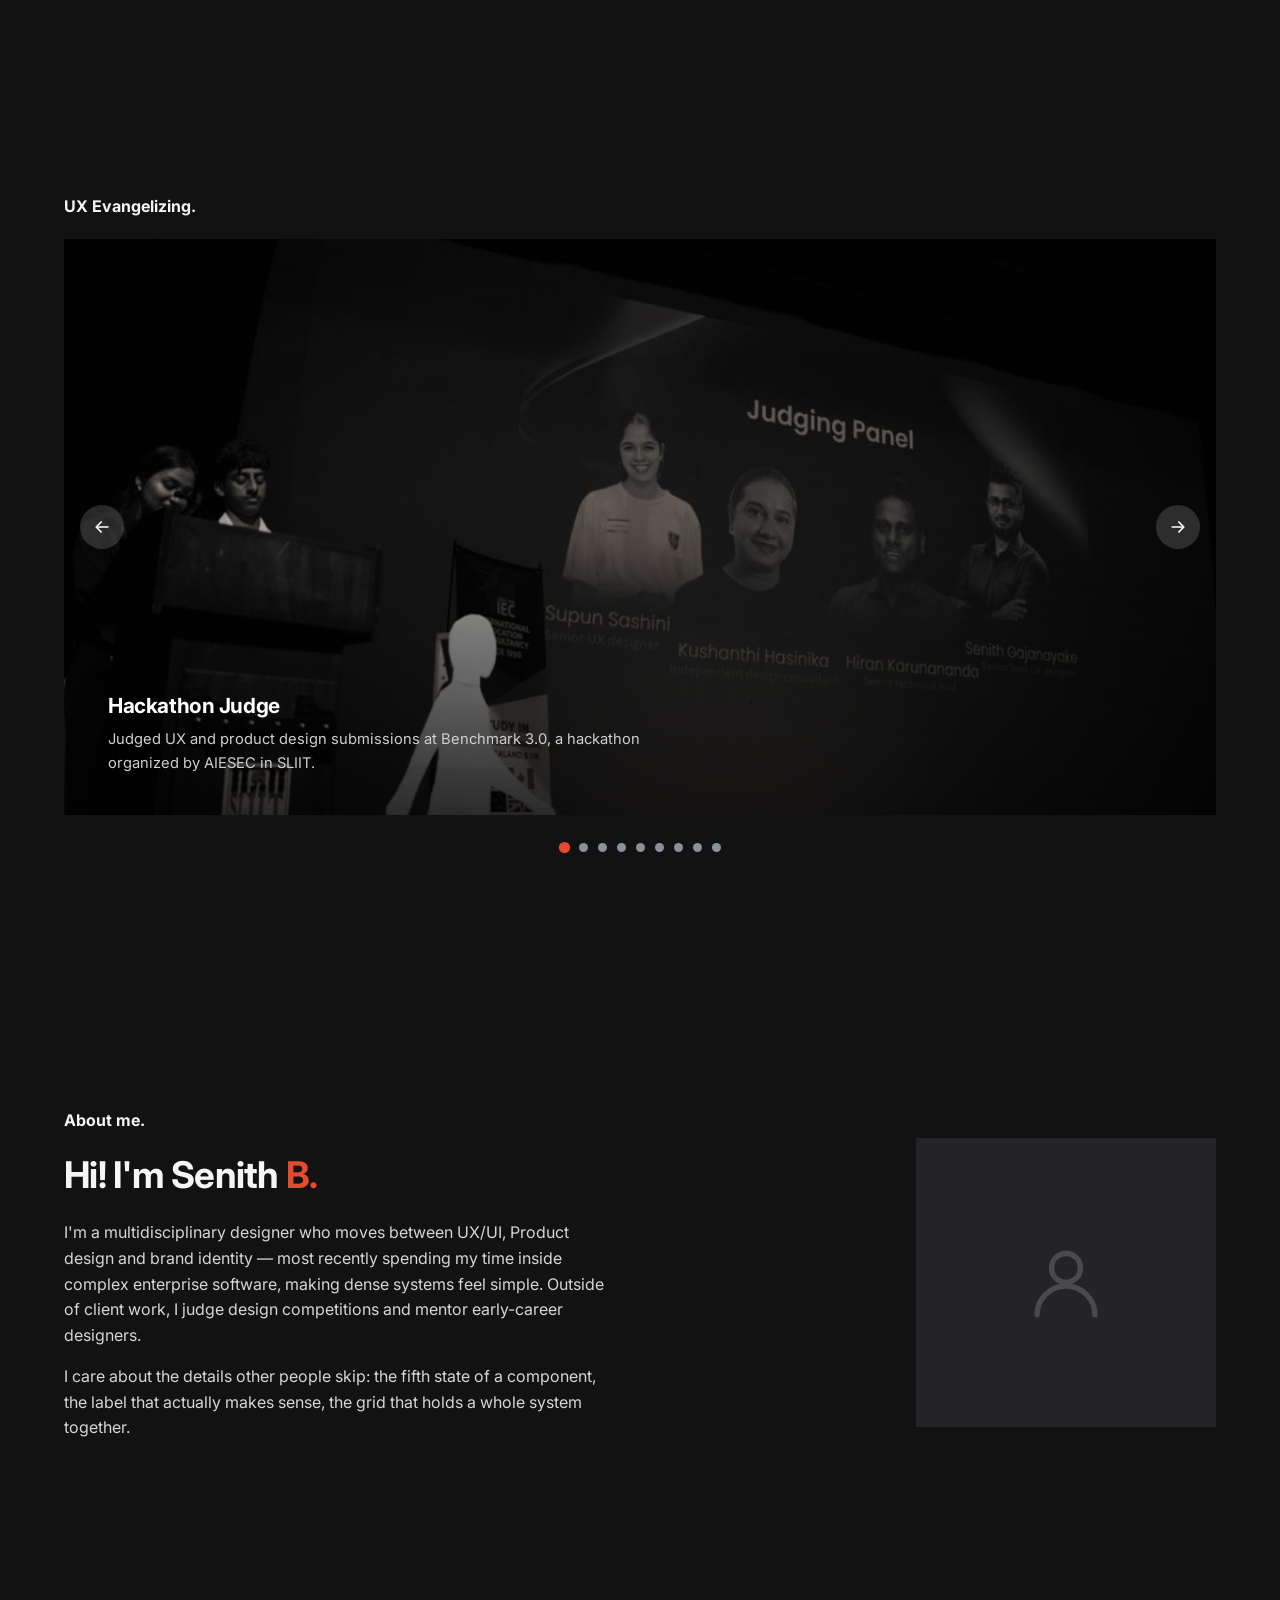
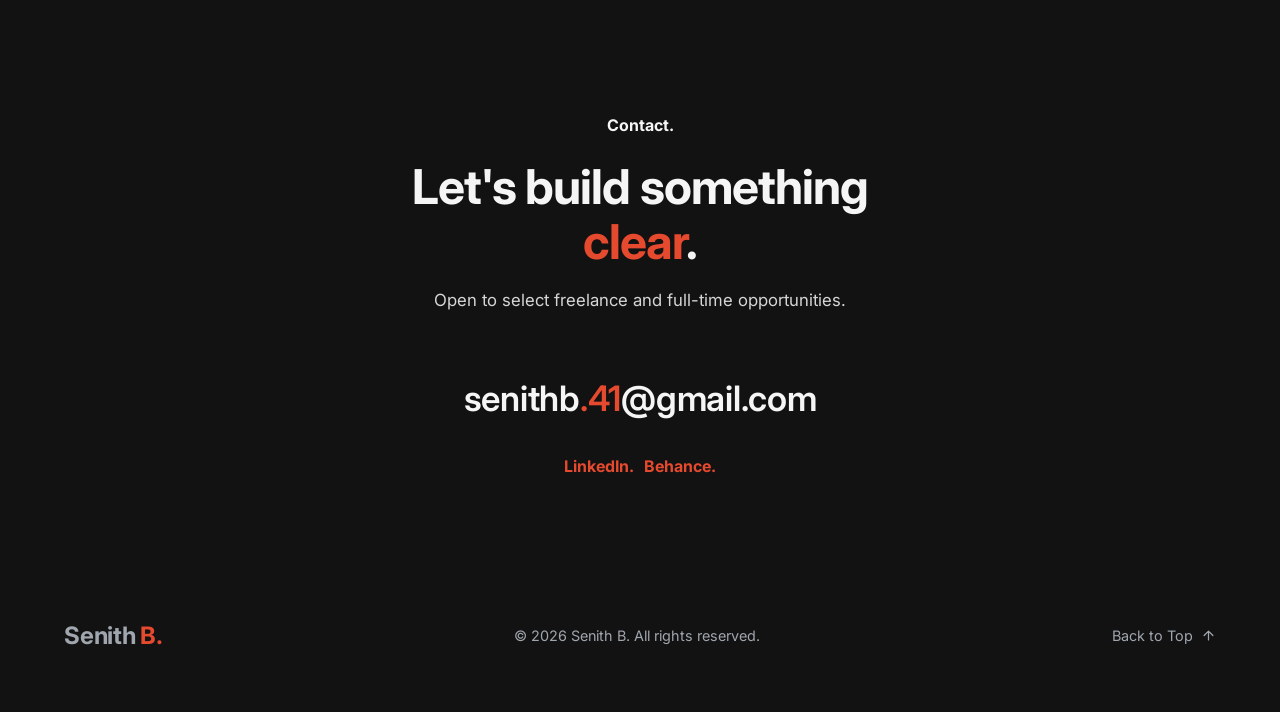
==== commit 9821c360: "Add Work-grid thumbnail image for Enterprise Navigation Redesign Co-Authored-By: Claude Sonnet 5 <no" ====
--- a/index.html
+++ b/index.html
@@ -166,7 +166,7 @@
           </div>
         </a>
         <a href="project.html?id=1" class="work-card reveal" data-category="ux-product">
-          <div class="thumb-block"></div>
+          <div class="thumb-block has-image" style="background-image:url('images/work/navigation-redesign/01-work-thumbnail.jpg')"></div>
           <div class="info">
             <span>UX &amp; Product</span>
             <h3>Enterprise Navigation Redesign</h3>
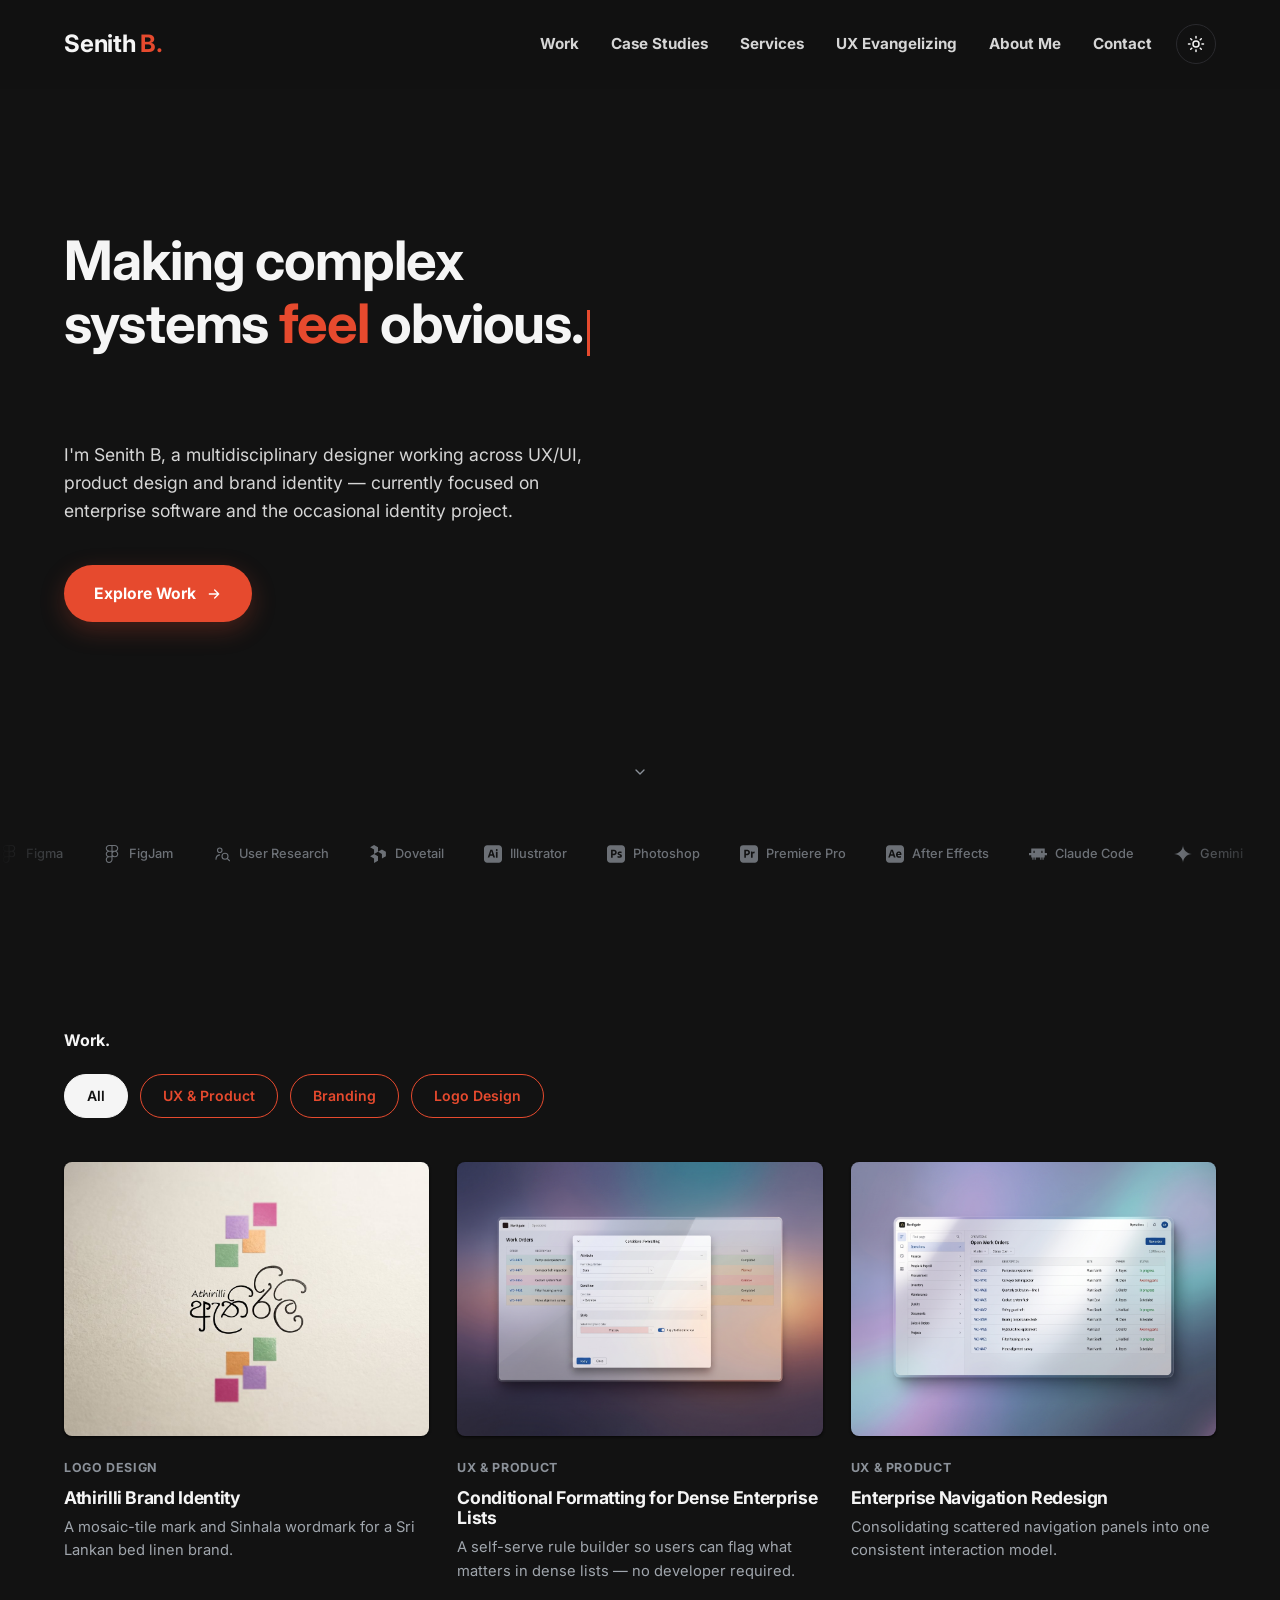
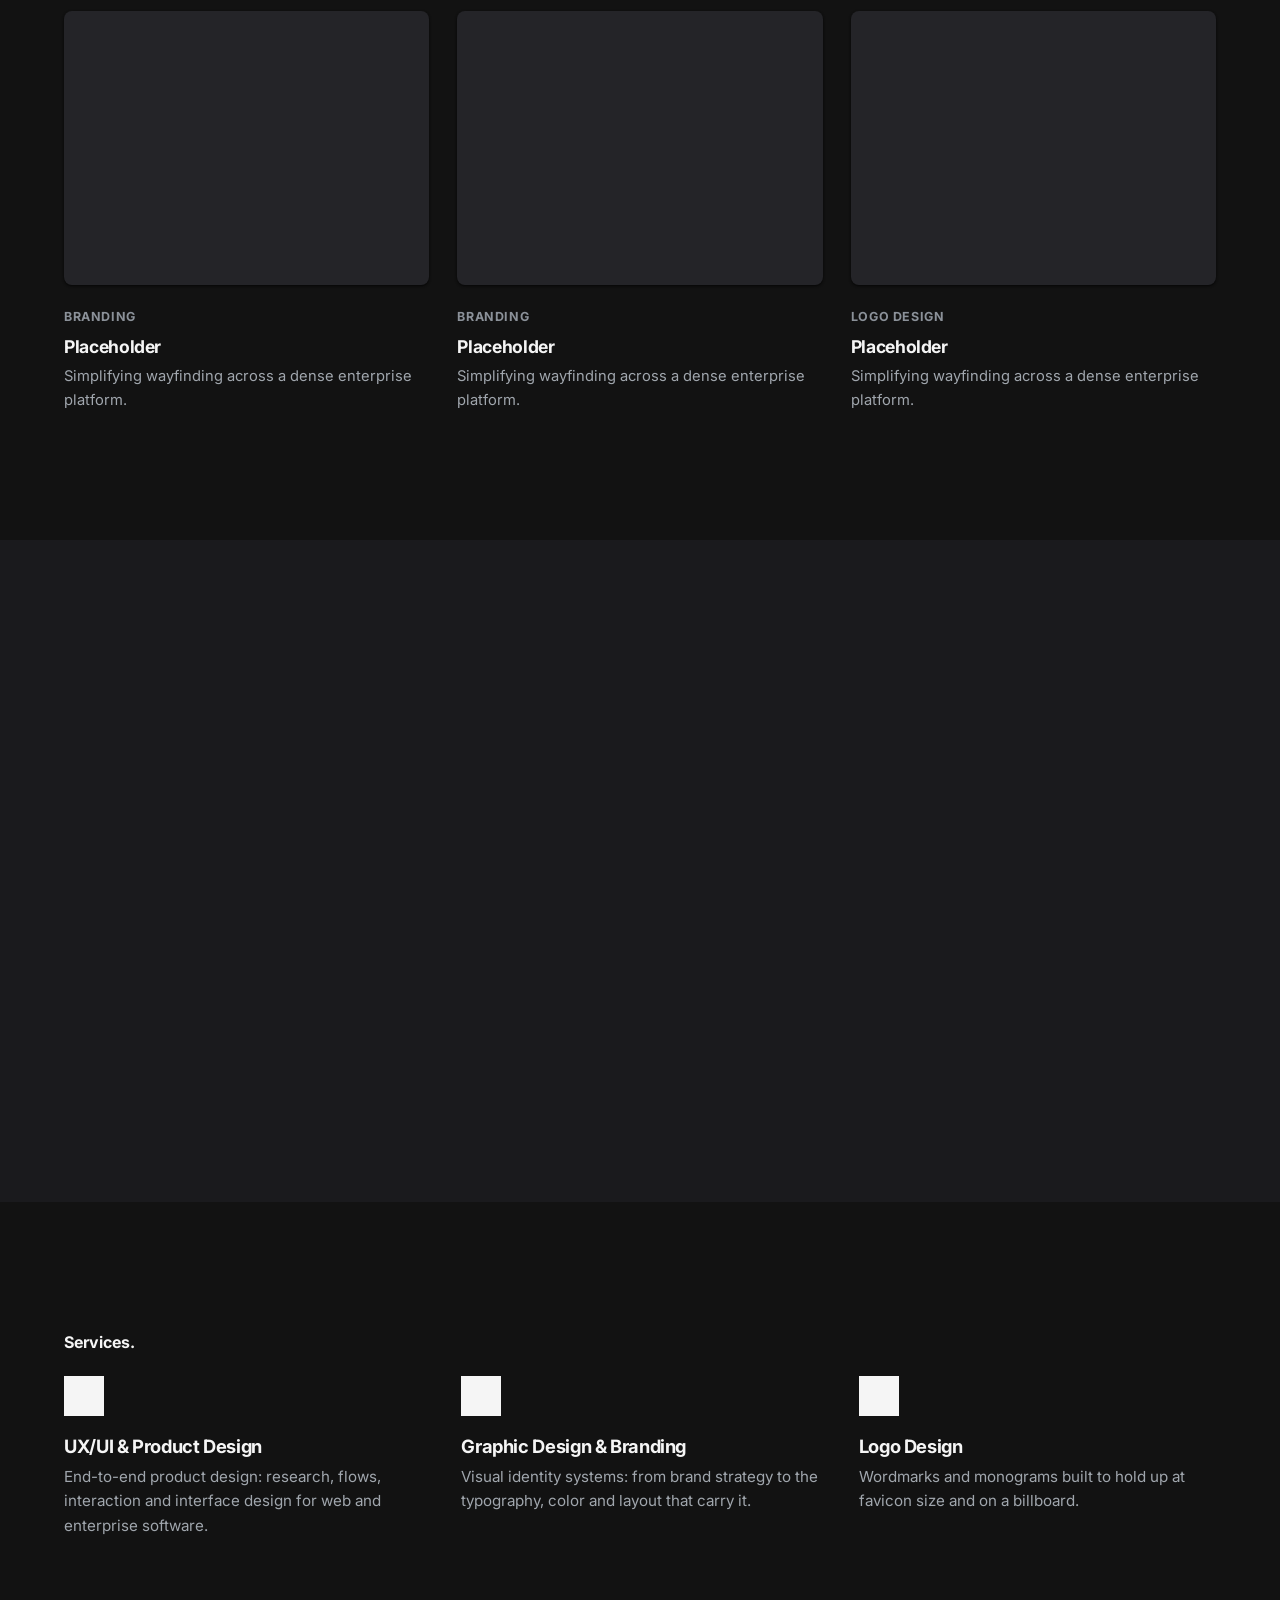
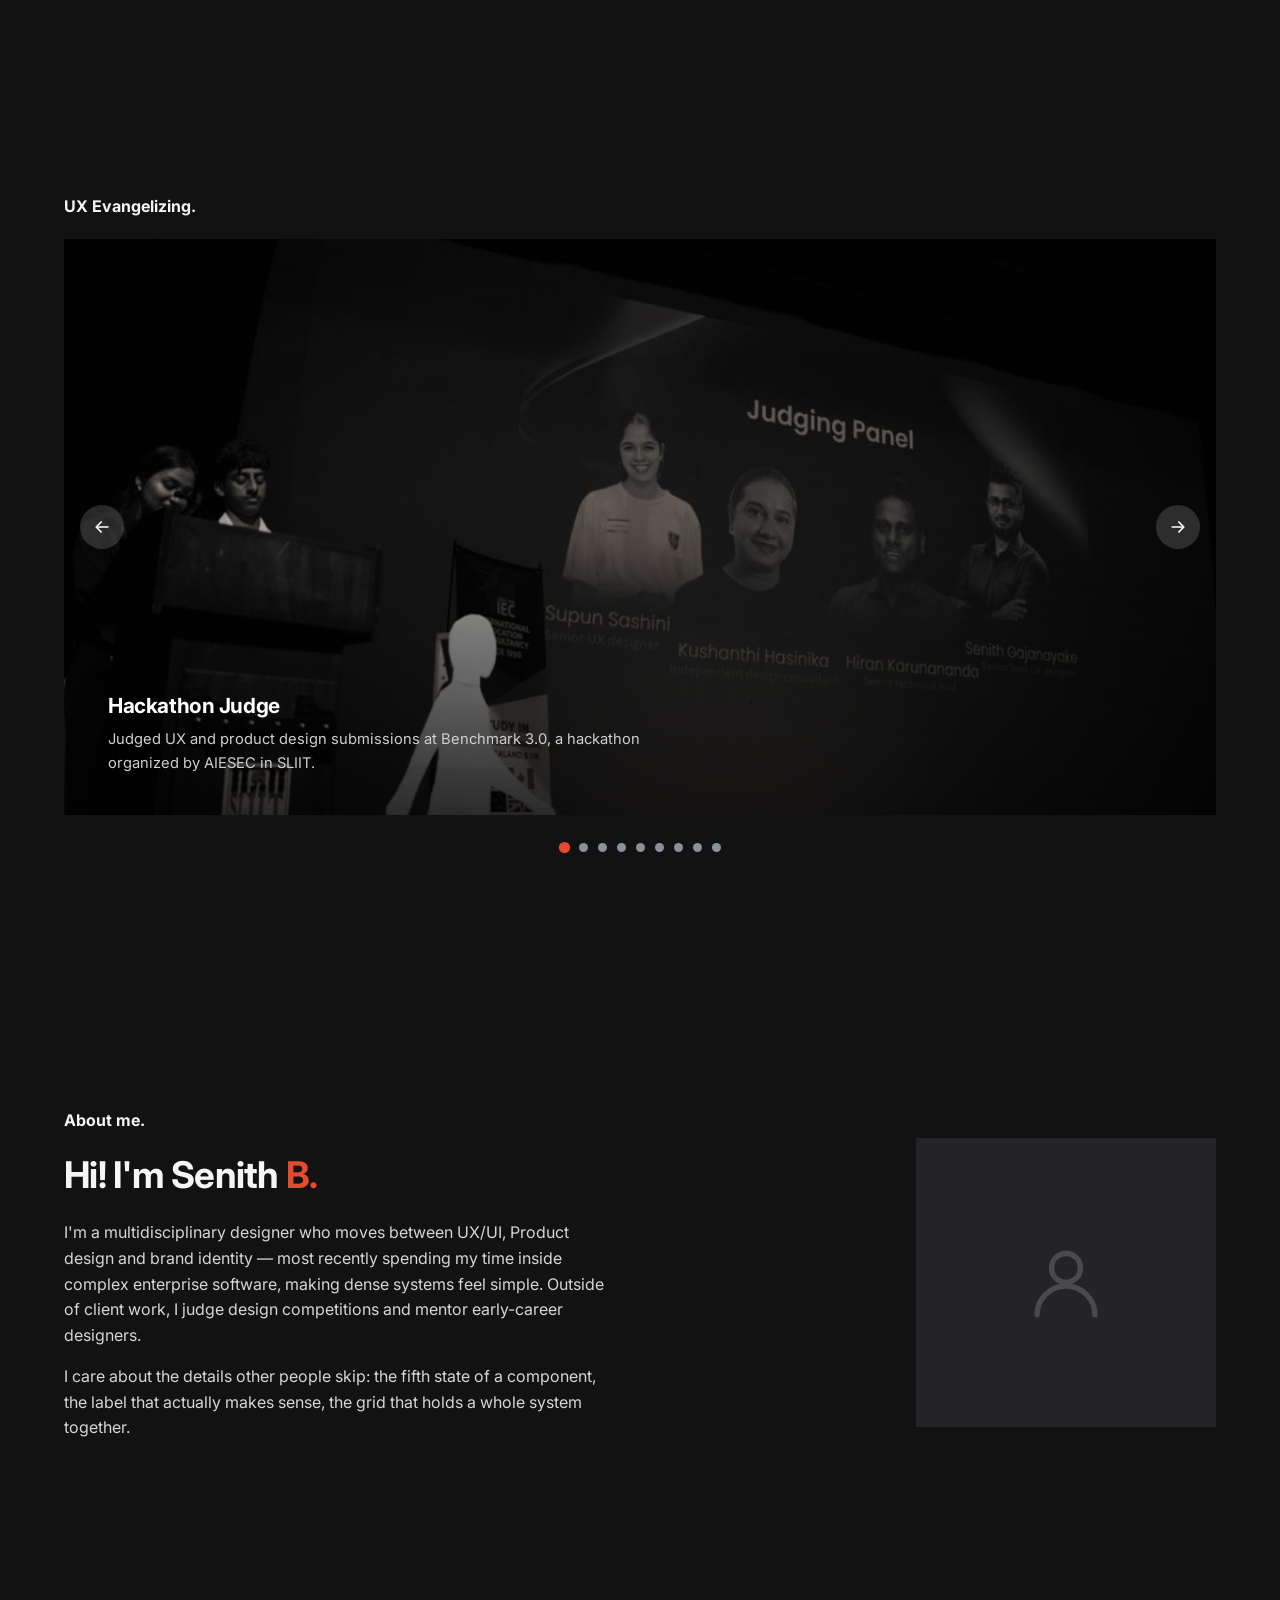
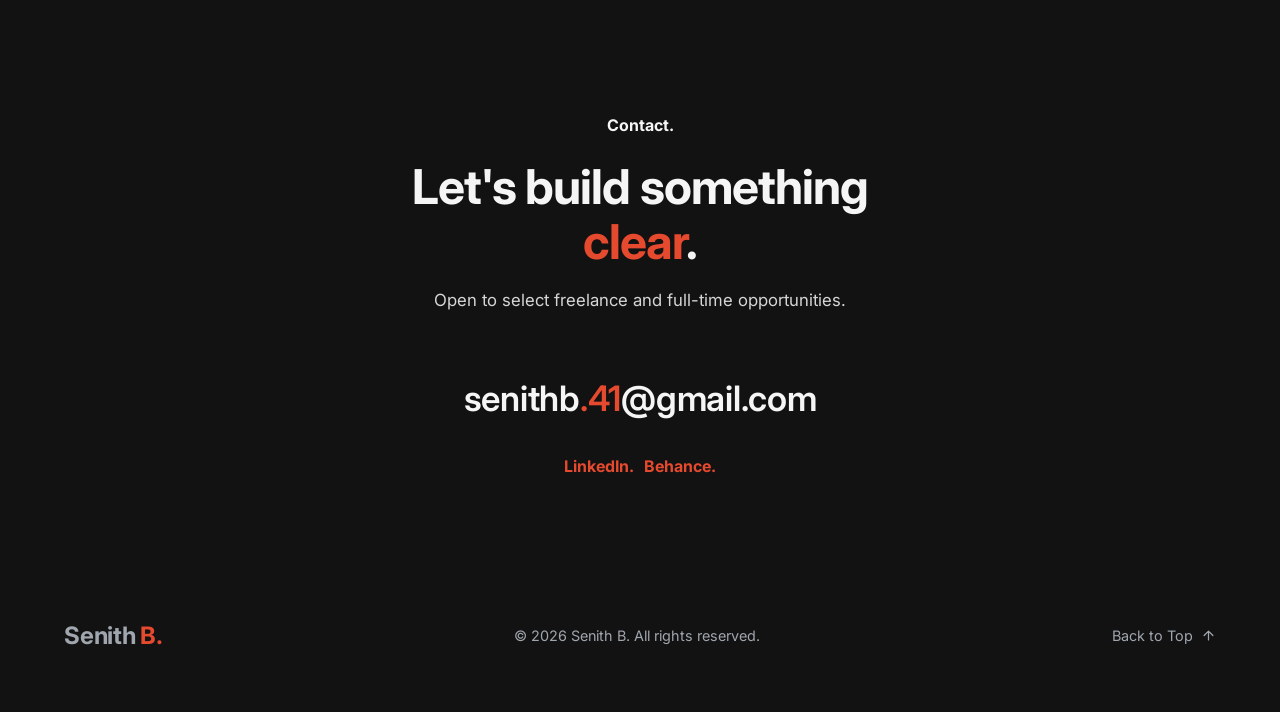
==== commit debd5218: "fix: align project Prev/Next order and case-study entry routing Prev/Next on the detail page walked " ====
--- a/index.html
+++ b/index.html
@@ -206,7 +206,7 @@
     <div class="container">
       <span class="kicker reveal">Case Studies.</span>
       <div class="case-grid" data-reveal-group>
-        <a href="project.html?id=4" class="case-card reveal">
+        <a href="project.html?id=4&from=case-studies" class="case-card reveal">
           <div class="thumb-block"></div>
           <div class="info">
             <span>Case Study 1</span>
@@ -214,7 +214,7 @@
             <p>A self-serve rule builder so users can flag what matters in dense lists — no developer required.</p>
           </div>
         </a>
-        <a href="project.html?id=1" class="case-card reveal">
+        <a href="project.html?id=1&from=case-studies" class="case-card reveal">
           <div class="thumb-block"></div>
           <div class="info">
             <span>Case Study 2</span>
@@ -222,7 +222,7 @@
             <p>Consolidating scattered navigation panels into one consistent interaction model.</p>
           </div>
         </a>
-        <a href="project.html?id=2" class="case-card reveal">
+        <a href="project.html?id=2&from=case-studies" class="case-card reveal">
           <div class="thumb-block"></div>
           <div class="info">
             <span>Case Study 3</span>
@@ -230,7 +230,7 @@
             <p>Simplifying wayfinding across a dense enterprise platform.</p>
           </div>
         </a>
-        <a href="project.html?id=3" class="case-card reveal">
+        <a href="project.html?id=3&from=case-studies" class="case-card reveal">
           <div class="thumb-block"></div>
           <div class="info">
             <span>Case Study 4</span>
--- a/css/style.css
+++ b/css/style.css
@@ -29,7 +29,7 @@
 }
 :root[data-theme="light"] {
   color-scheme: light;
-  --bg: #ffffff;
+  --bg: #f2f2f2;
   --surface-alt: #fafafa;
   --text: #141414;
   --text-body: #2B2B2B;
@@ -37,7 +37,7 @@
   --text-faint: #9b9b9b;
   --dark: #2B2B2B;
   --border: #e6e6e6;
-  --header-bg: rgba(255, 255, 255, 0.9);
+  --header-bg: rgba(242, 242, 242, 0.9);
   --shadow-resting: 0 1px 3px rgba(20, 20, 30, 0.10), 0 1px 2px rgba(20, 20, 30, 0.06);
   --shadow-hover: 0 30px 55px rgba(20, 20, 30, 0.18), 0 12px 24px rgba(20, 20, 30, 0.12);
 }
@@ -351,6 +351,7 @@
 /* Cards get a resting shadow that deepens and spreads on hover, as if the
    card were physically lifting toward the light rather than just scaling. */
 .work-card .thumb-block, .case-card .thumb-block {
+  border-radius: 8px;
   box-shadow: var(--shadow-resting);
   transition: transform 0.4s ease, box-shadow 0.4s ease;
 }
@@ -480,7 +481,7 @@
 .project-back { display: inline-flex; align-items: center; gap: 8px; color: var(--accent); font-weight: 600; margin-bottom: 24px; font-size: 0.9rem; }
 .project-hero h1 { font-size: clamp(2rem, 4vw, 2.8rem); margin-bottom: 18px; max-width: 700px; }
 .project-hero p { color: var(--text-light); font-size: 1.05rem; max-width: 640px; }
-.project-cover { aspect-ratio: 16/9; background: var(--dark); margin-bottom: 64px; }
+.project-cover { aspect-ratio: 16/9; background: var(--dark); border-radius: var(--radius-md); margin-bottom: 64px; }
 .project-meta {
   display: grid;
   grid-template-columns: repeat(4, minmax(0, max-content));
@@ -504,6 +505,118 @@
 .project-gallery { display: grid; grid-template-columns: 1fr 1fr; gap: 20px; margin-bottom: 64px; }
 .project-gallery .thumb-block { aspect-ratio: 4/3; }
 .gallery-caption { color: var(--text-light); font-size: 0.85rem; margin-top: 10px; }
+
+/* Inline figures dropped mid-narrative (research diagrams, journey maps,
+   etc). The image scales to the full width of the content column and keeps
+   its own intrinsic aspect ratio at any viewport size — width is the only
+   dimension set, height is left to `auto` rather than fixed or cropped. */
+.project-inline-figure { margin: 32px 0; }
+.project-inline-image-btn {
+  display: block;
+  width: 100%;
+  border: 0;
+  padding: 0;
+  background: none;
+  font: inherit;
+  text-align: inherit;
+  border-radius: var(--radius-md);
+  overflow: hidden;
+  box-shadow: var(--shadow-resting);
+  cursor: pointer;
+  transition: box-shadow var(--transition);
+}
+.project-inline-image { display: block; width: 100%; height: auto; }
+.project-inline-caption { color: var(--text-light); font-size: 0.85rem; margin-top: 10px; }
+
+/* ---------- Clickable gallery / inline images ---------- */
+.lightbox-trigger:hover { box-shadow: var(--shadow-hover); }
+button.thumb-block.lightbox-trigger {
+  display: block;
+  width: 100%;
+  border: 0;
+  padding: 0;
+  font: inherit;
+  text-align: inherit;
+  cursor: pointer;
+}
+
+/* ---------- Lightbox ---------- */
+.lightbox {
+  position: fixed;
+  inset: 0;
+  z-index: 1000;
+  display: flex;
+  align-items: center;
+  justify-content: center;
+  padding: 64px 24px;
+}
+.lightbox[hidden] { display: none; }
+.lightbox-backdrop {
+  position: absolute;
+  inset: 0;
+  background: rgba(0, 0, 0, 0.85);
+  opacity: 0;
+  transition: opacity var(--transition);
+}
+.lightbox.is-open .lightbox-backdrop { opacity: 1; }
+.lightbox-content {
+  position: relative;
+  z-index: 1;
+  display: flex;
+  flex-direction: column;
+  align-items: center;
+  max-width: min(1200px, 100%);
+  max-height: 100%;
+  opacity: 0;
+  transform: scale(0.96);
+  /* Transitioned only once .is-ready is added (the image has actually
+     finished loading) — see js/main.js. Fading it in as soon as the
+     backdrop opens, before the image has a real size to lay out at, is
+     what produced the visible jerk/snap this replaces. */
+  transition: opacity var(--transition), transform var(--transition);
+}
+.lightbox-content.is-ready { opacity: 1; transform: scale(1); }
+.lightbox-image {
+  display: block;
+  max-width: 100%;
+  max-height: 78vh;
+  width: auto;
+  height: auto;
+  border-radius: var(--radius-md);
+  box-shadow: var(--shadow-hover);
+}
+.lightbox-caption {
+  color: var(--text);
+  font-size: 0.9rem;
+  text-align: center;
+  max-width: 640px;
+  margin-top: 16px;
+}
+.lightbox-close {
+  position: absolute;
+  top: -48px;
+  right: 0;
+  width: 40px;
+  height: 40px;
+  border-radius: 50%;
+  border: 1px solid var(--border);
+  background: var(--surface-alt);
+  color: var(--text);
+  display: flex;
+  align-items: center;
+  justify-content: center;
+  cursor: pointer;
+  transition: background var(--transition), transform var(--transition);
+}
+.lightbox-close:hover { background: var(--dark); transform: scale(1.06); }
+body.lightbox-open { overflow: hidden; }
+@media (prefers-reduced-motion: reduce) {
+  .lightbox-backdrop, .lightbox-content { transition: none; }
+}
+@media (max-width: 640px) {
+  .lightbox { padding: 56px 16px 24px; }
+  .lightbox-close { top: -44px; right: 0; }
+}
 .project-nav {
   border-top: 1px solid var(--border);
   padding-top: 40px;
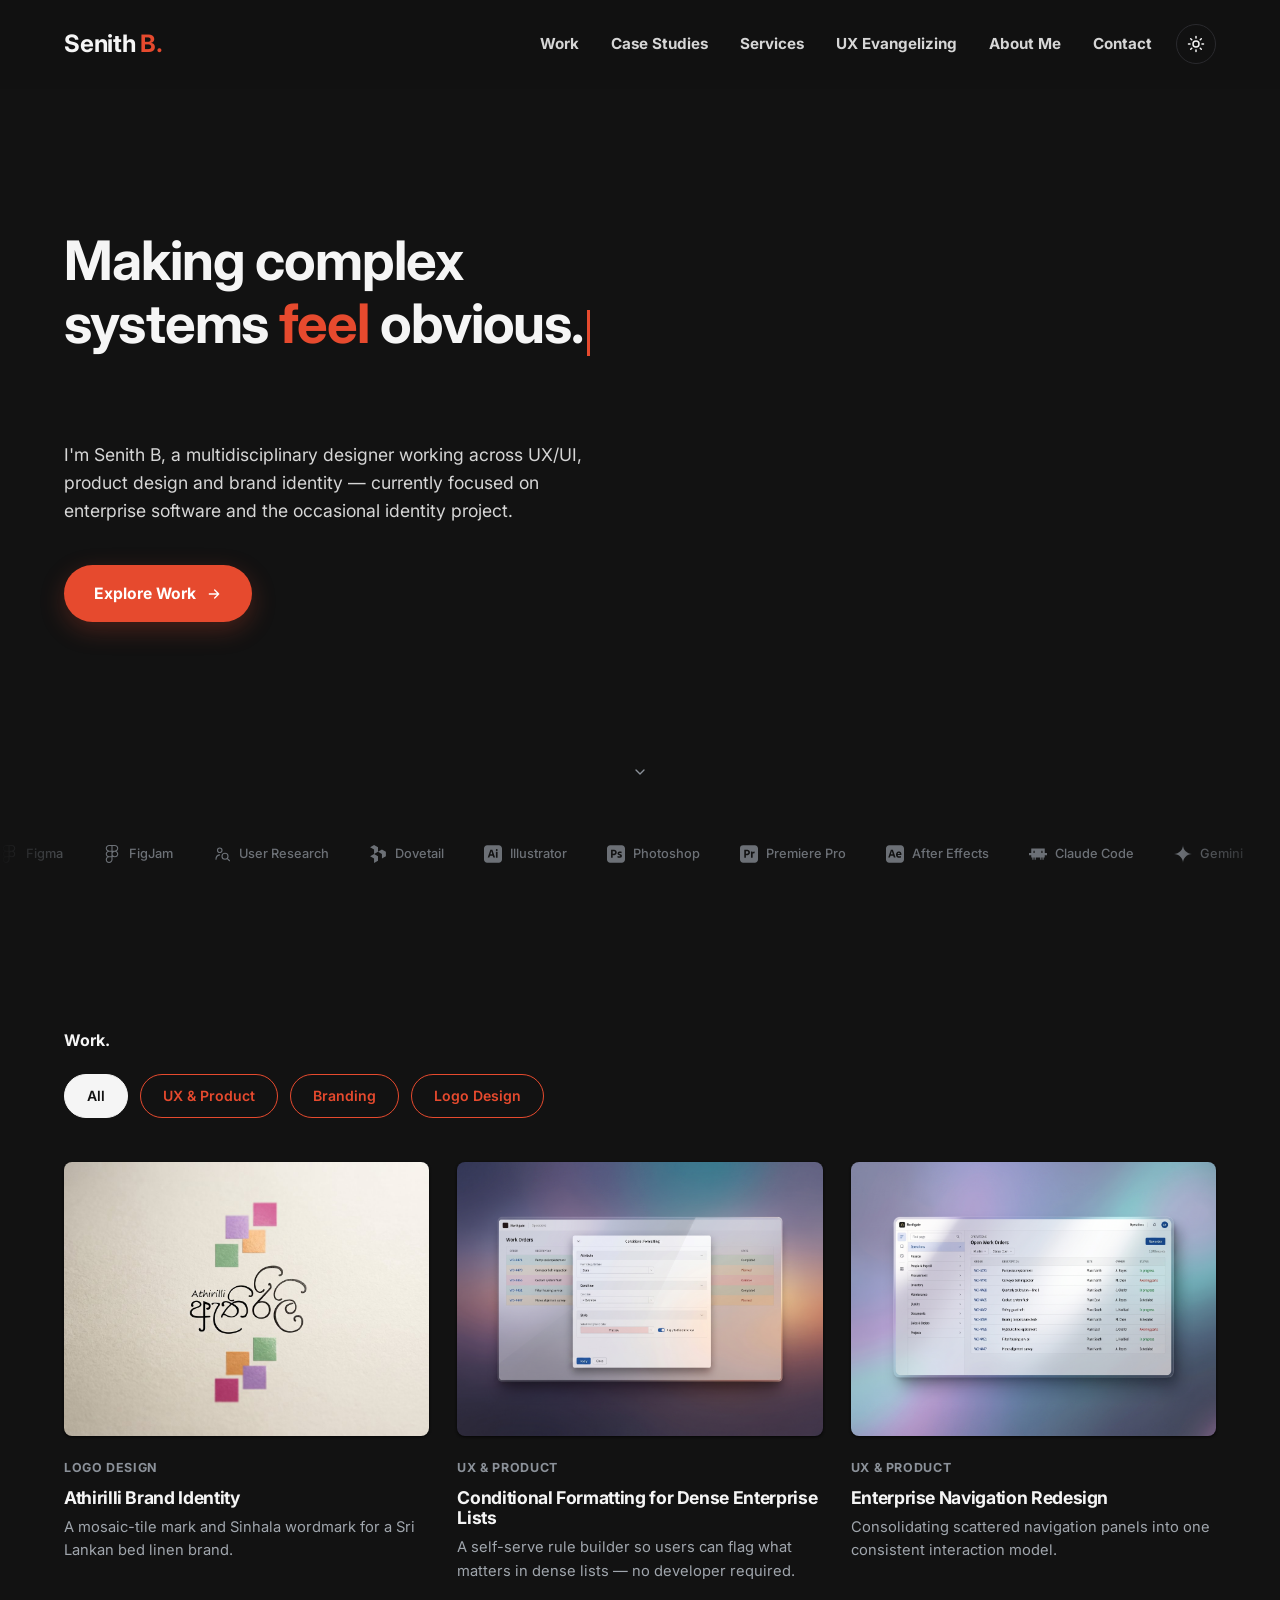
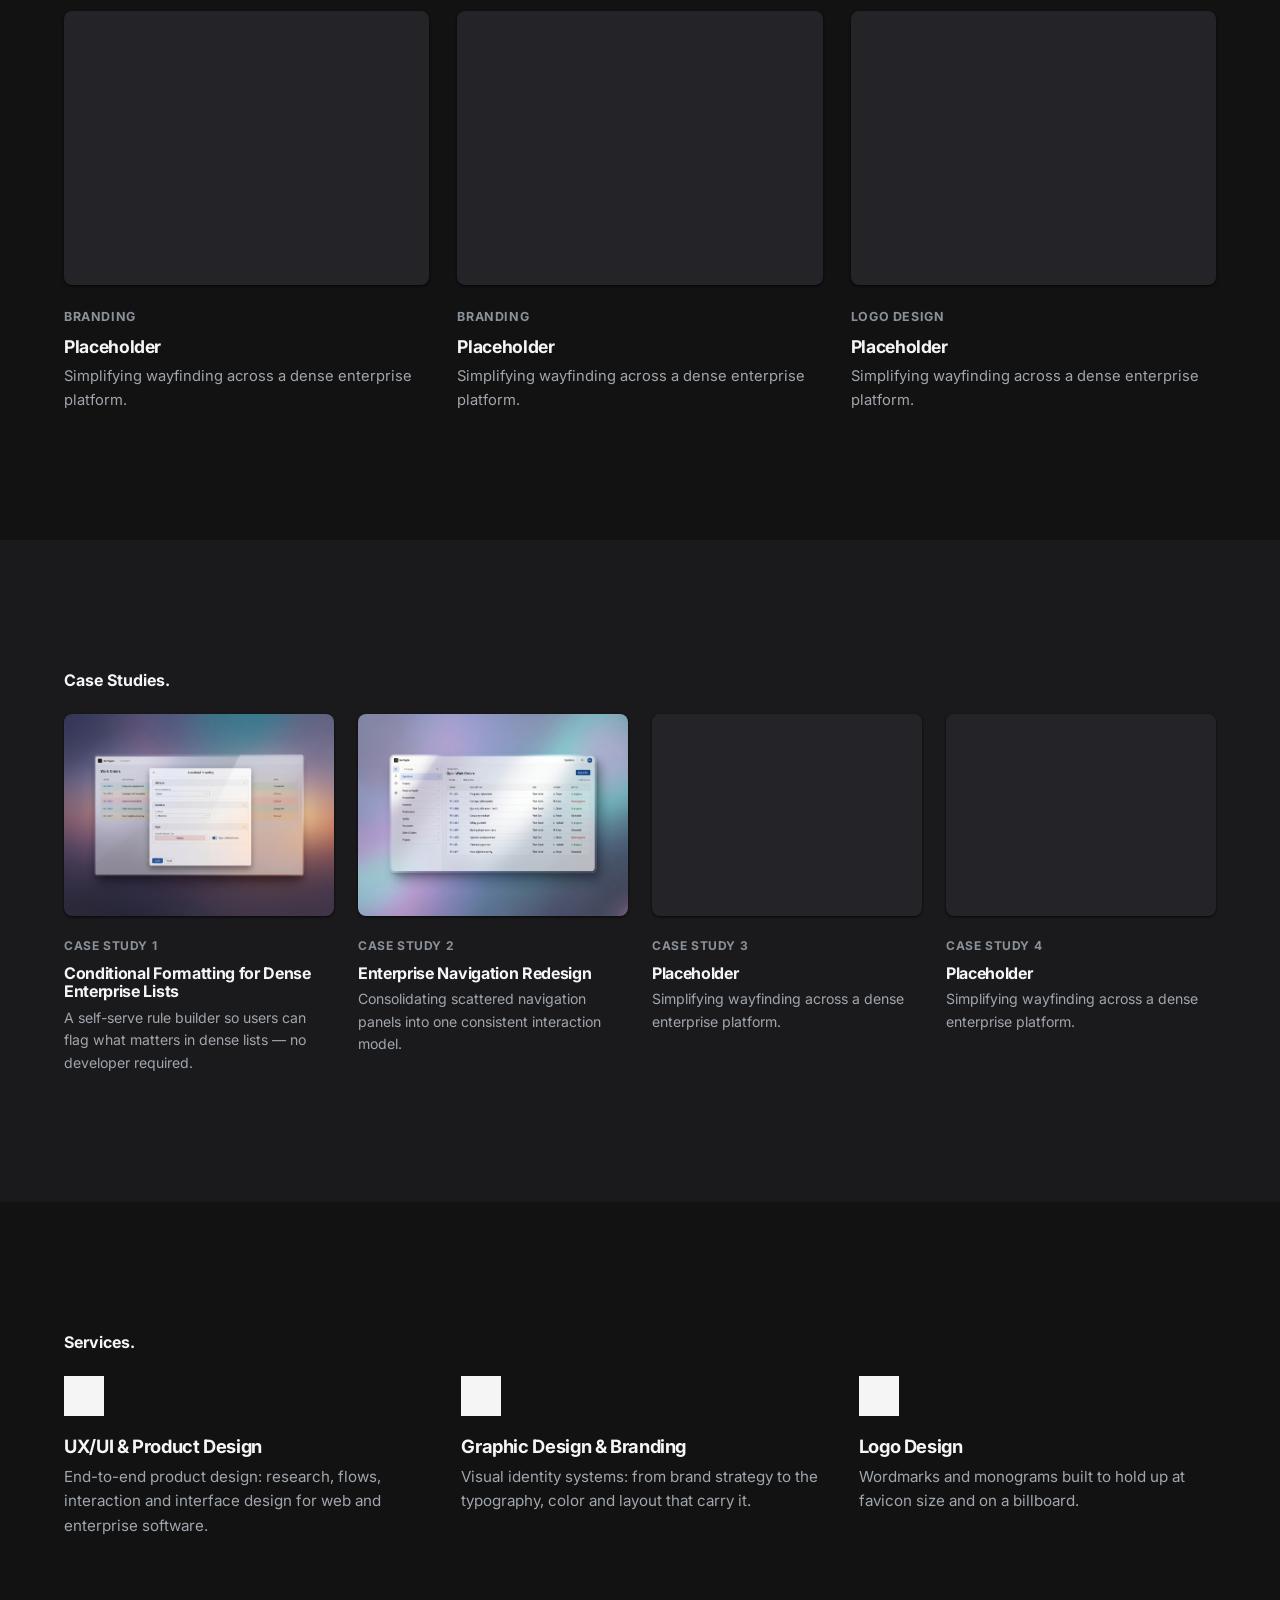
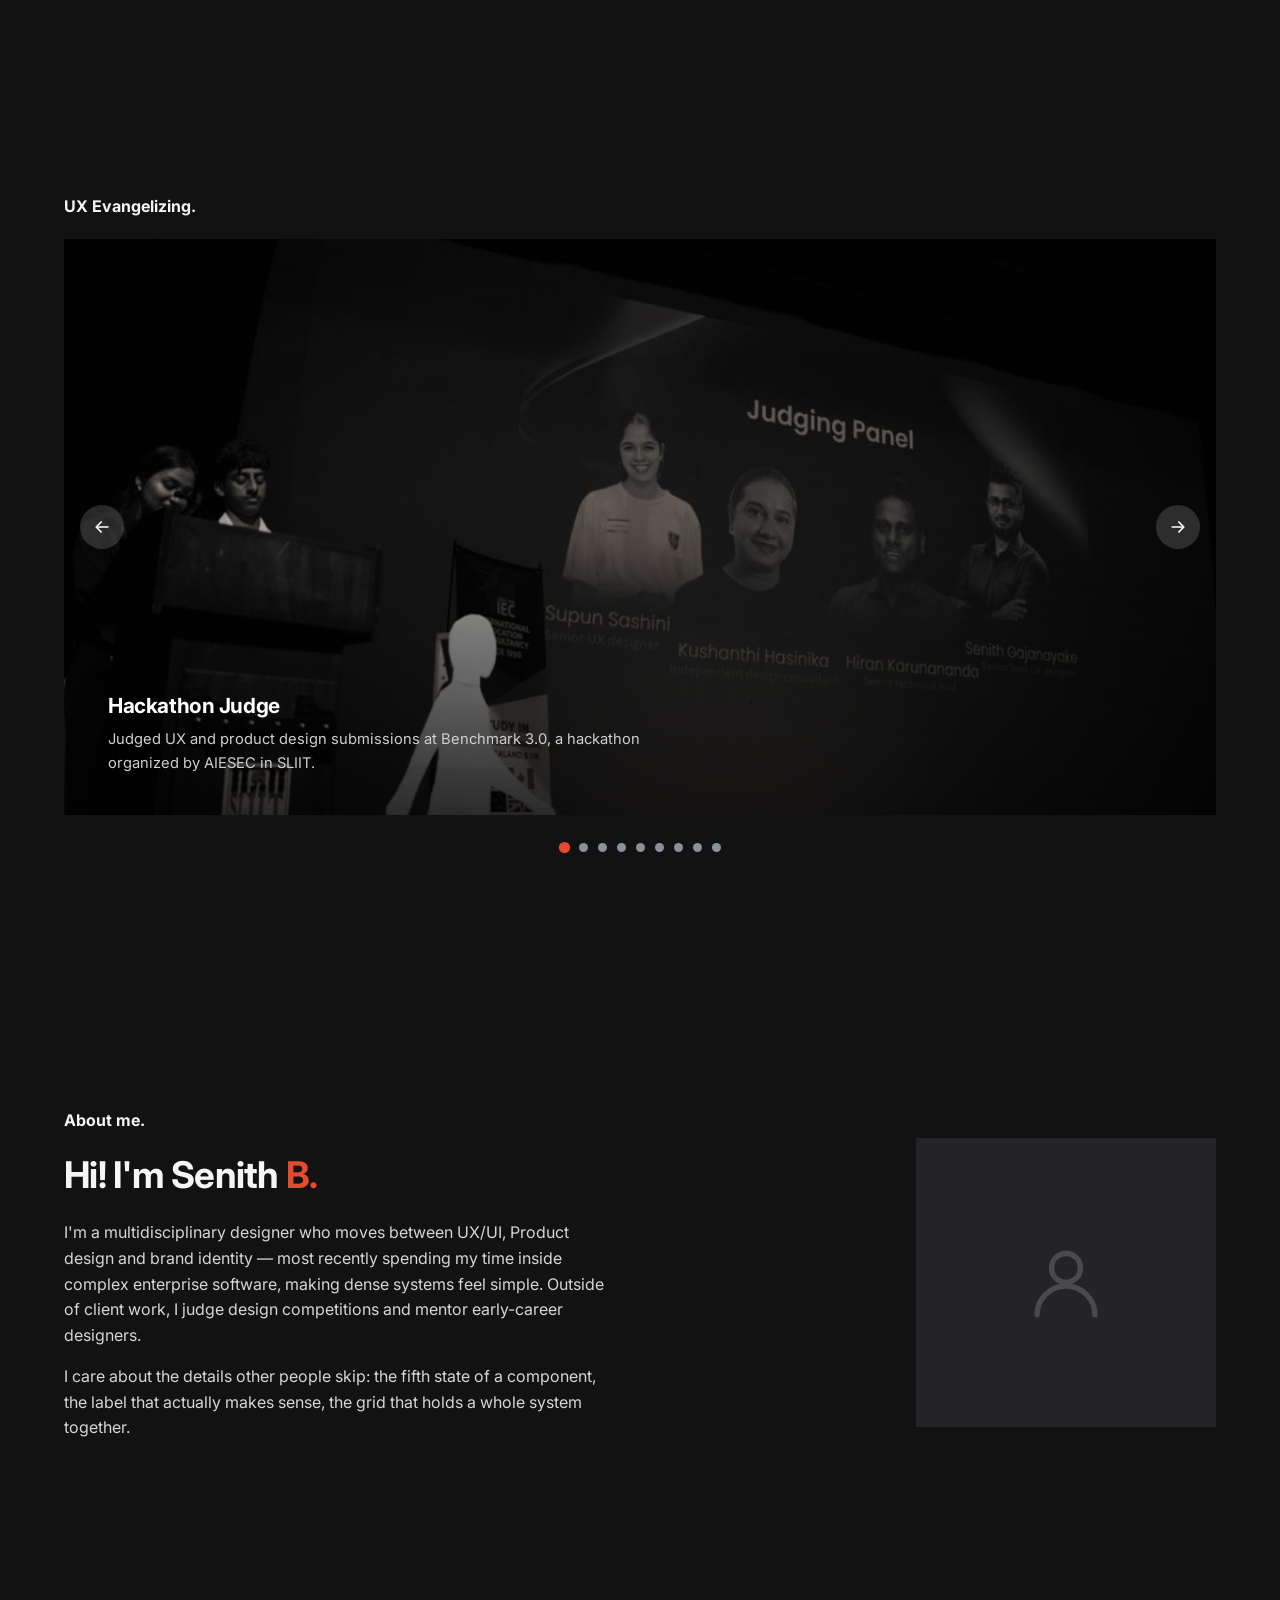
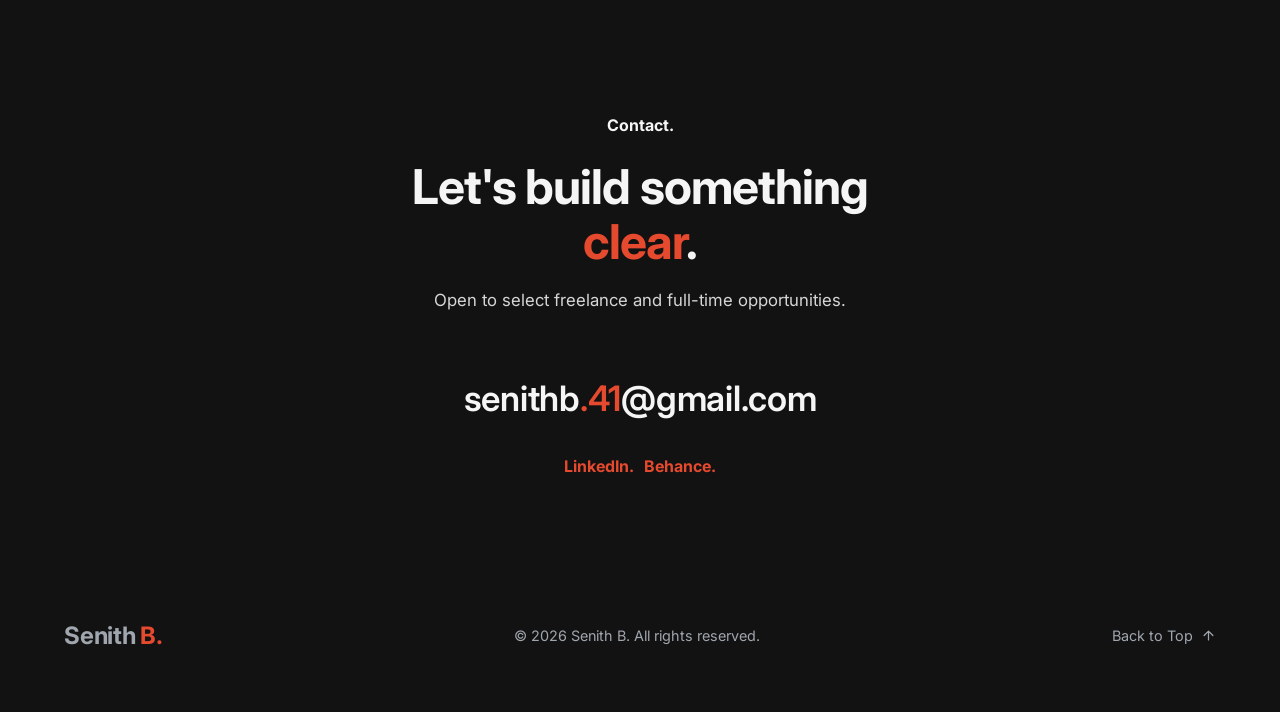
==== commit 7254fa88: "Add thumbnails to the Conditional Formatting and Navigation case-study cards Reuse the same images a" ====
--- a/index.html
+++ b/index.html
@@ -207,7 +207,7 @@
       <span class="kicker reveal">Case Studies.</span>
       <div class="case-grid" data-reveal-group>
         <a href="project.html?id=4&from=case-studies" class="case-card reveal">
-          <div class="thumb-block"></div>
+          <div class="thumb-block has-image" style="background-image:url('images/work/conditional-formatting/01-work-thumbnail.jpg')"></div>
           <div class="info">
             <span>Case Study 1</span>
             <h3>Conditional Formatting for Dense Enterprise Lists</h3>
@@ -215,7 +215,7 @@
           </div>
         </a>
         <a href="project.html?id=1&from=case-studies" class="case-card reveal">
-          <div class="thumb-block"></div>
+          <div class="thumb-block has-image" style="background-image:url('images/work/navigation-redesign/01-work-thumbnail.jpg')"></div>
           <div class="info">
             <span>Case Study 2</span>
             <h3>Enterprise Navigation Redesign</h3>
